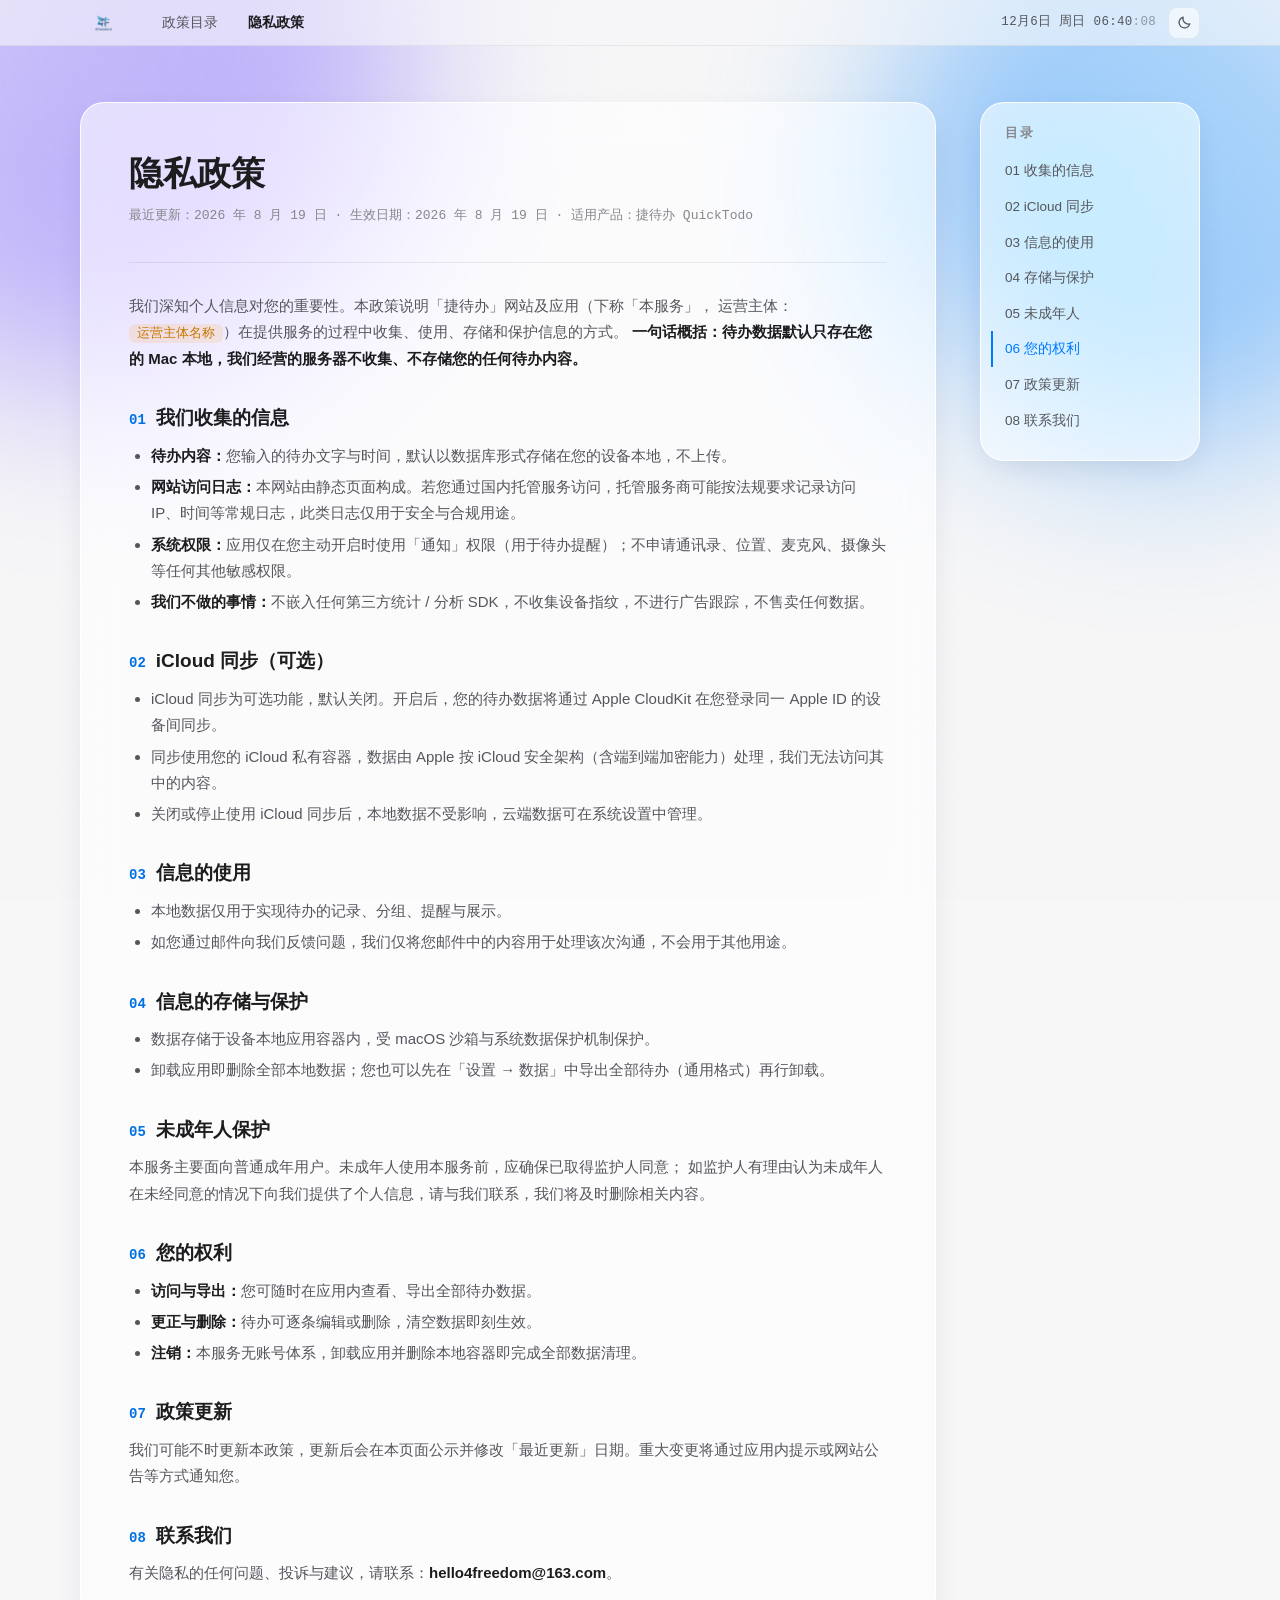
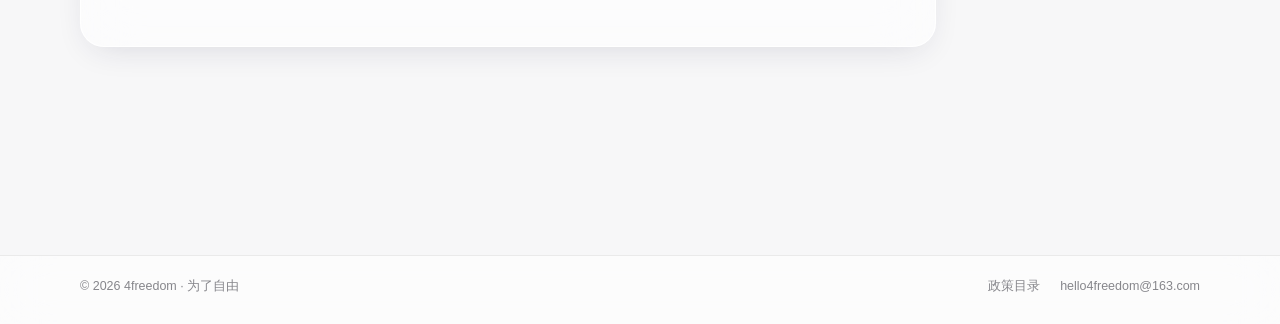
==== quicktodo/privacy.html @ 7335008e "新增：捷待办隐私政策页与政策目录首页" ====
<!DOCTYPE html>
<html lang="zh-CN">
<head>
  <meta charset="UTF-8">
  <meta name="viewport" content="width=device-width, initial-scale=1.0">
  <title>隐私政策 · 捷待办 QuickTodo</title>
  <meta name="description" content="捷待办 QuickTodo 官网及软件产品隐私政策：我们如何收集、使用和保护你的数据。">
  <link rel="icon" type="image/png" sizes="32x32" href="../assets/img/favicon-32.png">
  <link rel="icon" type="image/png" sizes="16x16" href="../assets/img/favicon-16.png">
  <link rel="apple-touch-icon" sizes="180x180" href="../assets/img/apple-touch-icon.png">
  <meta name="theme-color" content="#f7f7f8">
  <link rel="canonical" href="https://kubmanong.github.io/privacy-policy/quicktodo/privacy.html">
  <meta property="og:site_name" content="4freedom · 为了自由">
  <meta property="og:type" content="website">
  <meta property="og:url" content="https://kubmanong.github.io/privacy-policy/quicktodo/privacy.html">
  <meta property="og:title" content="隐私政策 · 捷待办 QuickTodo">
  <meta property="og:description" content="捷待办 QuickTodo 官网及软件产品隐私政策：我们如何收集、使用和保护你的数据。">
  <meta property="og:locale" content="zh_CN">
  <!-- 首帧主题引导：在样式表渲染前设置 data-theme，避免夜间或手动暗色用户先看到浅色闪烁。
       判定规则与 main.js 保持一致（时间自动 / 手动锁定 / ?theme= 预览）；无 JS 时保持默认浅色 -->
  <script>
    (function () {
      "use strict";
      try {
        var v = localStorage.getItem("qt-theme");
        var mode = (v === "auto" || v === "light" || v === "dark") ? v : "auto";
        var h = new Date().getHours();
        var theme = mode === "auto" ? (h >= 6 && h < 18 ? "light" : "dark") : mode;
        var q = location.search.match(/[?&]theme=(dark|light)/);
        if (q) theme = q[1];
        document.documentElement.setAttribute("data-theme", theme);
        var mc = document.querySelector('meta[name="theme-color"]');
        if (mc) mc.setAttribute("content", theme === "dark" ? "#161618" : "#f7f7f8");
      } catch (e) { /* localStorage 不可用：保持默认浅色 */ }
    })();
  </script>
  <link rel="stylesheet" href="../assets/fonts/smiley-sans.css">
  <link rel="stylesheet" href="../assets/css/style.css">
</head>
<body>

  <div class="wallpaper" aria-hidden="true">
    <div class="blob blob-1"></div>
    <div class="blob blob-2"></div>
  </div>

  <header class="menubar">
    <div class="container menubar-inner">
      <a class="brand" href="../index.html" aria-label="4freedom 隐私政策目录">
        <img class="brand-logo-png" src="../assets/img/logo.png" alt="4freedom" width="400" height="223">
      </a>
      <nav class="nav" aria-label="主导航">
        <a href="../index.html">政策目录</a>
        <a href="privacy.html" aria-current="page">隐私政策</a>
      </nav>
      <div class="menubar-right">
        <span class="menubar-clock" data-clock aria-hidden="true"></span>
        <button class="icon-btn" data-theme-toggle aria-label="切换明暗主题"></button>
        <button class="icon-btn menu-toggle" aria-label="打开菜单" aria-expanded="false">
          <svg width="15" height="15" viewBox="0 0 24 24" fill="none" stroke="currentColor" stroke-width="2" stroke-linecap="round"><path d="M4 7h16M4 12h16M4 17h16"/></svg>
        </button>
      </div>
    </div>
  </header>

  <nav class="mobile-nav" aria-label="移动端导航">
    <a href="../index.html">政策目录</a>
    <a href="privacy.html">隐私政策</a>
  </nav>

  <main class="section" style="padding-top:calc(var(--menubar-h) + 56px)">
    <div class="container doc-layout">
      <article class="glass doc">
        <div class="doc-head">
          <h1>隐私政策</h1>
          <p class="doc-meta">最近更新：2026 年 8 月 19 日 · 生效日期：2026 年 8 月 19 日 · 适用产品：捷待办 QuickTodo</p>
        </div>

        <p>
          我们深知个人信息对您的重要性。本政策说明「捷待办」网站及应用（下称「本服务」，
          运营主体：<span class="placeholder">运营主体名称</span>）在提供服务的过程中收集、使用、存储和保护信息的方式。
          <strong>一句话概括：待办数据默认只存在您的 Mac 本地，我们经营的服务器不收集、不存储您的任何待办内容。</strong>
        </p>

        <h2 id="p1"><span class="sec-no">01</span>我们收集的信息</h2>
        <ul>
          <li><strong>待办内容：</strong>您输入的待办文字与时间，默认以数据库形式存储在您的设备本地，不上传。</li>
          <li><strong>网站访问日志：</strong>本网站由静态页面构成。若您通过国内托管服务访问，托管服务商可能按法规要求记录访问 IP、时间等常规日志，此类日志仅用于安全与合规用途。</li>
          <li><strong>系统权限：</strong>应用仅在您主动开启时使用「通知」权限（用于待办提醒）；不申请通讯录、位置、麦克风、摄像头等任何其他敏感权限。</li>
          <li><strong>我们不做的事情：</strong>不嵌入任何第三方统计 / 分析 SDK，不收集设备指纹，不进行广告跟踪，不售卖任何数据。</li>
        </ul>

        <h2 id="p2"><span class="sec-no">02</span>iCloud 同步（可选）</h2>
        <ul>
          <li>iCloud 同步为可选功能，默认关闭。开启后，您的待办数据将通过 Apple CloudKit 在您登录同一 Apple ID 的设备间同步。</li>
          <li>同步使用您的 iCloud 私有容器，数据由 Apple 按 iCloud 安全架构（含端到端加密能力）处理，我们无法访问其中的内容。</li>
          <li>关闭或停止使用 iCloud 同步后，本地数据不受影响，云端数据可在系统设置中管理。</li>
        </ul>

        <h2 id="p3"><span class="sec-no">03</span>信息的使用</h2>
        <ul>
          <li>本地数据仅用于实现待办的记录、分组、提醒与展示。</li>
          <li>如您通过邮件向我们反馈问题，我们仅将您邮件中的内容用于处理该次沟通，不会用于其他用途。</li>
        </ul>

        <h2 id="p4"><span class="sec-no">04</span>信息的存储与保护</h2>
        <ul>
          <li>数据存储于设备本地应用容器内，受 macOS 沙箱与系统数据保护机制保护。</li>
          <li>卸载应用即删除全部本地数据；您也可以先在「设置 → 数据」中导出全部待办（通用格式）再行卸载。</li>
        </ul>

        <h2 id="p5"><span class="sec-no">05</span>未成年人保护</h2>
        <p>
          本服务主要面向普通成年用户。未成年人使用本服务前，应确保已取得监护人同意；
          如监护人有理由认为未成年人在未经同意的情况下向我们提供了个人信息，请与我们联系，我们将及时删除相关内容。
        </p>

        <h2 id="p6"><span class="sec-no">06</span>您的权利</h2>
        <ul>
          <li><strong>访问与导出：</strong>您可随时在应用内查看、导出全部待办数据。</li>
          <li><strong>更正与删除：</strong>待办可逐条编辑或删除，清空数据即刻生效。</li>
          <li><strong>注销：</strong>本服务无账号体系，卸载应用并删除本地容器即完成全部数据清理。</li>
        </ul>

        <h2 id="p7"><span class="sec-no">07</span>政策更新</h2>
        <p>
          我们可能不时更新本政策，更新后会在本页面公示并修改「最近更新」日期。重大变更将通过应用内提示或网站公告等方式通知您。
        </p>

        <h2 id="p8"><span class="sec-no">08</span>联系我们</h2>
        <p>
          有关隐私的任何问题、投诉与建议，请联系：<strong>hello4freedom@163.com</strong>。
        </p>
      </article>

      <aside class="glass doc-toc" aria-label="目录">
        <h4>目录</h4>
        <a href="#p1">01 收集的信息</a>
        <a href="#p2">02 iCloud 同步</a>
        <a href="#p3">03 信息的使用</a>
        <a href="#p4">04 存储与保护</a>
        <a href="#p5">05 未成年人</a>
        <a href="#p6">06 您的权利</a>
        <a href="#p7">07 政策更新</a>
        <a href="#p8">08 联系我们</a>
      </aside>
    </div>
  </main>

  <footer class="footer" style="margin-top:80px">
    <div class="container">
      <div class="footer-bottom" style="border-top:none">
        <span>© 2026 4freedom · 为了自由</span>
        <div class="icp-links">
          <a href="../index.html">政策目录</a>
          <a href="mailto:hello4freedom@163.com">hello4freedom@163.com</a>
        </div>
      </div>
    </div>
  </footer>

  <script src="../assets/js/main.js"></script>
</body>
</html>
---- assets/fonts/smiley-sans.css ----
@font-face {font-family: 'Smiley Sans Oblique';src: local('Smiley Sans Oblique'), url('L1_4e00_192.woff2');unicode-range: U+4E00-4E02,U+4E03,U+4E07-4E0C,U+4E0D-4E0F,U+4E10-4E12,U+4E13-4E15,U+4E16,U+4E18-4E1E,U+4E1F,U+4E22,U+4E24-4E28,U+4E2A-4E2C,U+4E2D,U+4E30,U+4E32,U+4E34,U+4E38-4E3C,U+4E3D-4E3F,U+4E43,U+4E45,U+4E48-4E4A,U+4E4B-4E51,U+4E52-4E55,U+4E56,U+4E58-4E5A,U+4E5D-4E62,U+4E66,U+4E70-4E72,U+4E73,U+4E7E,U+4E82,U+4E86,U+4E88-4E8A,U+4E8B-4E8D,U+4E8E-4E90,U+4E91-4E93,U+4E94-4E96,U+4E9A-4E9C,U+4E9E,U+4EA1-4EA3,U+4EA4-4EA8,U+4EA9,U+4EAB-4EAF,U+4EB2,U+4EBA,U+4EBF-4EC2,U+4EC5-4EC8,U+4ECA-4ECC,U+4ECD-4ECF,U+4ED1,U+4ED3-4ED5,U+4ED6-4EDA,U+4EE3-4EE6,U+4EEA,U+4EEC,U+4EF0,U+4EF2,U+4EF6-4EF8,U+4EFB,U+4EFD,U+4EFF,U+4F01,U+4F0A,U+4F0D,U+4F0F-4F12,U+4F17-4F1B,U+4F1E-4F21,U+4F24,U+4F26,U+4F2A,U+4F2F-4F31,U+4F34,U+4F36,U+4F38,U+4F3A,U+4F3C,U+4F43,U+4F46,U+4F4D-4F52,U+4F53,U+4F55,U+4F59,U+4F5B-4F5D,U+4F60,U+4F63,U+4F69,U+4F73,U+4F7F,U+4F84,U+4F86,U+4F88,U+4F8B,U+4F8D,U+4F96,U+4F9B,U+4F9D,U+4FA0,U+4FA3,U+4FA5-4FA9,U+4FAE-4FB0,U+4FB5-4FB7,U+4FBF,U+4FC3-4FC5,U+4FCA,U+4FCF-4FD1,U+4FD7-4FD9,U+4FDD,U+4FE0-4FE2,U+4FE9;font-display: swap;}
@font-face {font-family: 'Smiley Sans Oblique';src: local('Smiley Sans Oblique'), url('L1_4fea_192.woff2');unicode-range: U+4FEA,U+4FED-4FF0,U+4FF1,U+4FFA,U+5006,U+5009,U+500B,U+500D,U+5011-5013,U+5014,U+5018-501B,U+501F,U+5021,U+5026,U+502B,U+503A,U+503C,U+503E,U+5047,U+5049,U+504E-5050,U+505A,U+505C,U+5065,U+5074-5078,U+507F,U+5085,U+508D,U+5091,U+5098-509A,U+50A8,U+50AC-50AE,U+50B2-50B4,U+50B5,U+50B7,U+50BB,U+50BE,U+50C5,U+50CF,U+50D1,U+50DA,U+50DE,U+50E5,U+50E7,U+50F5,U+50F9,U+50FB,U+5100,U+5104,U+5109,U+5112,U+511F,U+512A,U+5132,U+513F,U+5141,U+5143-5147,U+5148-514A,U+514B-514E,U+5151-5153,U+5154,U+515A,U+515C,U+5162,U+5165,U+5167-516A,U+516B-516E,U+5170-5172,U+5173-517A,U+517B-517E,U+5180,U+5185,U+5188-518B,U+518C-518E,U+5192,U+5197,U+5199,U+519B-519D,U+51A0,U+51A4-51A6,U+51AC,U+51AF-51B1,U+51B2-51B4,U+51B5-51B8,U+51BB,U+51C0,U+51C4,U+51C6,U+51C9,U+51CC-51CE,U+51CF,U+51D1,U+51DB-51DE,U+51E0-51E2,U+51E4,U+51ED,U+51EF-51F2,U+51F3,U+51F6,U+51F8-51FC,U+51FD,U+51FF-5202,U+5203,U+5206-5208,U+520A,U+5211-5213,U+5217-521C,U+521D,U+5220,U+5224-5226,U+5228-522C,U+522E,U+5230,U+5236-523C,U+5242-5244,U+5247,U+524A,U+524D,U+5251,U+5254,U+5256,U+525B,U+525D,U+5265,U+5267;font-display: swap;}
@font-face {font-family: 'Smiley Sans Oblique';src: local('Smiley Sans Oblique'), url('L1_5268_192.woff2');unicode-range: U+5268,U+5269-526B,U+526F,U+5272,U+5275,U+527F,U+5283,U+5287-528A,U+528D,U+5291,U+529B,U+529D-52A2,U+52A3,U+52A8-52AC,U+52B1-52B4,U+52BF,U+52C1,U+52C3,U+52C7,U+52C9,U+52CB,U+52D2,U+52D5,U+52D8-52DA,U+52DD-52E0,U+52E2,U+52E4,U+52F3,U+52F5,U+52F8,U+52FA-52FC,U+52FE-5301,U+5305-5307,U+5308,U+5315-5318,U+5319,U+5320,U+5323,U+532A,U+5339-533C,U+533E-5342,U+5343,U+5347-534B,U+534E-5350,U+5351-5358,U+535A,U+535C,U+5360-5363,U+5364,U+5366-5368,U+536B,U+536F-5372,U+5373-5376,U+5377-5379,U+537B,U+537F,U+5382,U+5385-5387,U+5389,U+538B-538D,U+5395,U+5398,U+539A,U+539F,U+53A2,U+53A6,U+53A8,U+53AD,U+53B2,U+53BB,U+53BF,U+53C1-53C4,U+53C8-53CE,U+53D1,U+53D4,U+53D6-53DA,U+53DB,U+53E0,U+53E2-53E7,U+53E8-53F1,U+53F2-53F4,U+53F6-53FA,U+53FC-53FE,U+5401,U+5403-5405,U+5406,U+5408-540B,U+540C-5412,U+5413,U+5415,U+5417,U+541B,U+541D-5421,U+5426-542A,U+542B-5430,U+5431,U+5433-5436,U+5438-543A,U+543B;font-display: swap;}
@font-face {font-family: 'Smiley Sans Oblique';src: local('Smiley Sans Oblique'), url('L1_543c_192.woff2');unicode-range: U+543C,U+543E,U+5440,U+5442,U+5446,U+5448,U+544A,U+5450,U+5455,U+5458,U+545B-545D,U+5462,U+5468,U+5473,U+5475,U+547B-547E,U+5484,U+548B-548D,U+548F-5491,U+5492,U+5495-5497,U+5499,U+54A7-54A9,U+54AA,U+54AC,U+54B1,U+54B3,U+54B8,U+54BD,U+54C0-54C2,U+54C4,U+54C6-54CA,U+54CD-54CF,U+54D1,U+54D7,U+54DF,U+54E1,U+54E5-54E7,U+54E8-54EB,U+54ED-54EF,U+54F2,U+54FA,U+54FC,U+5501,U+5506-5508,U+5509,U+5510,U+5520,U+5524,U+5527,U+552C,U+552E-5530,U+5531,U+553E,U+5543-5545,U+5546,U+554A,U+554F,U+5553,U+555E,U+5561,U+5564-5567,U+556A,U+5570,U+5578,U+557C,U+5582,U+5584,U+5587,U+5589-558B,U+5598,U+559A,U+559C-559E,U+55A7,U+55AA,U+55AC,U+55AE,U+55B2-55B4,U+55B7,U+55BB,U+55C5-55C7,U+55CE,U+55D3,U+55DA,U+55DC,U+55E1,U+55E6,U+55FD,U+5600,U+5609,U+5614,U+5617,U+561B,U+5629,U+562F,U+5631-5633,U+5634,U+5636,U+5639,U+563B,U+563F,U+5668-566B,U+5674,U+5678,U+5687,U+568E,U+56A3,U+56A8,U+56B4,U+56B7,U+56BC,U+56C2,U+56CA,U+56D1,U+56DA-56DC,U+56DE,U+56E0,U+56E2,U+56E4,U+56EA,U+56ED,U+56F0-56F2,U+56F4,U+56FA,U+56FD-56FF,U+5703,U+5706,U+5708,U+570B,U+570D,U+5712-5714,U+5716,U+5718,U+571F,U+5723,U+5728,U+5730,U+573A,U+573E,U+5740,U+5747,U+574A,U+574E-5752,U+5757,U+575A-575C,U+575D,U+575F-5762,U+5764,U+5766,U+576A,U+576F,U+5777,U+5782-5784;font-display: swap;}
@font-face {font-family: 'Smiley Sans Oblique';src: local('Smiley Sans Oblique'), url('L1_5784_192.woff2');unicode-range: U+5784,U+578B,U+5792,U+579B,U+57A2,U+57A6,U+57AB,U+57AE,U+57C2-57C4,U+57CB,U+57CE,U+57DF-57E1,U+57F7,U+57F9-57FB,U+5802,U+5805-5807,U+5815,U+5821,U+5824,U+582A,U+582F-5832,U+5834-5836,U+583F,U+584A,U+584C,U+5851,U+5854,U+5857-5859,U+585E,U+586B,U+5875,U+5883,U+5885,U+588A,U+5893,U+5899,U+589C,U+589E-58A0,U+58A8-58AA,U+58AE,U+58B3,U+58BE,U+58C1,U+58C7,U+58D3,U+58D8,U+58DE-58E0,U+58E4,U+58E9,U+58EB-58ED,U+58EE-58F1,U+58F3,U+58F6,U+58F9-58FB,U+58FD,U+5904,U+5907,U+590D,U+590F,U+5915-5917,U+591A,U+591C,U+591F-5921,U+5922,U+5925,U+5927,U+5929-592C,U+592D-5930,U+5931,U+5934,U+5937-593B,U+593E,U+5947-594A,U+594B,U+594F,U+5951,U+5954,U+5956-5958,U+5960,U+5962,U+5965,U+5967,U+596A,U+596E,U+5973-5975,U+5976,U+5978-597A,U+597D,U+5982-5985,U+5986-5989,U+5992-5994,U+5996,U+5999,U+599D,U+59A5,U+59A8,U+59AE,U+59B3,U+59B9,U+59BB,U+59C6,U+59CA-59CC,U+59D0-59D2,U+59D3-59D5,U+59DA,U+59DC,U+59E5,U+59E8,U+59FB,U+59FF,U+5A01,U+5A03-5A05,U+5A07,U+5A18,U+5A1B-5A1D,U+5A1F,U+5A25,U+5A31,U+5A36,U+5A41,U+5A46,U+5A49,U+5A5A,U+5A66,U+5A6A,U+5A74,U+5A76,U+5A7F,U+5A92,U+5A9A,U+5AB3,U+5ABD,U+5AC1-5AC3,U+5AC9,U+5ACC,U+5AE9,U+5B0C,U+5B30,U+5B38,U+5B50,U+5B54-5B56,U+5B57-5B5A,U+5B5D,U+5B5F,U+5B63-5B65,U+5B66,U+5B69,U+5B6B;font-display: swap;}
@font-face {font-family: 'Smiley Sans Oblique';src: local('Smiley Sans Oblique'), url('L1_5b6c_192.woff2');unicode-range: U+5B6C,U+5B75,U+5B78,U+5B7D,U+5B81,U+5B83,U+5B85,U+5B87-5B8A,U+5B8B-5B8D,U+5B8F,U+5B97-5B9F,U+5BA0-5BA5,U+5BA6,U+5BAA-5BAC,U+5BAE,U+5BB0,U+5BB3-5BB7,U+5BB9,U+5BBD-5BC0,U+5BC2,U+5BC4-5BC8,U+5BCC,U+5BD2-5BD4,U+5BDD-5BE0,U+5BE1-5BE3,U+5BE5-5BE7,U+5BE8-5BEA,U+5BEB-5BED,U+5BF5-5BF7,U+5BF8-5BFD,U+5BFF,U+5C01,U+5C04,U+5C06-5C0C,U+5C0D-5C10,U+5C11,U+5C14,U+5C16,U+5C18,U+5C1A,U+5C1D,U+5C24,U+5C27,U+5C2C,U+5C31,U+5C34,U+5C38,U+5C3A,U+5C3C-5C43,U+5C45-5C47,U+5C48-5C4C,U+5C4D-5C50,U+5C51,U+5C55,U+5C5C,U+5C5E,U+5C60-5C63,U+5C64-5C66,U+5C6C,U+5C6F,U+5C71,U+5C79,U+5C7F,U+5C81-5C83,U+5C94,U+5C96-5C98,U+5C9B,U+5CA1,U+5CA9,U+5CAD,U+5CB3,U+5CB8,U+5CE1,U+5CE6,U+5CE8,U+5CED,U+5CF0,U+5CF6,U+5CFB,U+5CFD,U+5D07,U+5D0E,U+5D14,U+5D16-5D18,U+5D1B,U+5D29,U+5D2D,U+5D4C,U+5D84,U+5DBA,U+5DBC-5DBE,U+5DC5,U+5DCD,U+5DD2,U+5DDD-5DDF,U+5DE1-5DE3,U+5DE5-5DEA,U+5DEB,U+5DEE,U+5DF1-5DF5,U+5DF7,U+5DFE,U+5E01-5E04,U+5E05-5E07,U+5E08,U+5E0C,U+5E10,U+5E15-5E17,U+5E18,U+5E1A,U+5E1C-5E1E,U+5E25-5E27,U+5E2B,U+5E2D-5E2F,U+5E33,U+5E36;font-display: swap;}
@font-face {font-family: 'Smiley Sans Oblique';src: local('Smiley Sans Oblique'), url('L1_5e37_192.woff2');unicode-range: U+5E37-5E39,U+5E3D,U+5E45,U+5E4C,U+5E55,U+5E5F,U+5E62-5E64,U+5E6B,U+5E72-5E75,U+5E76,U+5E78-5E7A,U+5E7B-5E80,U+5E84,U+5E86-5E88,U+5E8A,U+5E8F-5E91,U+5E93-5E96,U+5E97,U+5E99-5E9B,U+5E9C,U+5E9E-5EA0,U+5EA6-5EA8,U+5EAB,U+5EAD,U+5EB5-5EB9,U+5EC1-5EC3,U+5EC8-5ECB,U+5ED3,U+5EDA,U+5EDF-5EE1,U+5EE2-5EE4,U+5EEC,U+5EF3,U+5EF6-5EF8,U+5EFA,U+5F00,U+5F02-5F05,U+5F0A,U+5F0F,U+5F13,U+5F15,U+5F17-5F19,U+5F1B,U+5F1F-5F21,U+5F25-5F28,U+5F2F,U+5F31,U+5F35,U+5F37,U+5F39-5F3B,U+5F48,U+5F4C,U+5F4E,U+5F52-5F54,U+5F55,U+5F59,U+5F62,U+5F64,U+5F69-5F6B,U+5F6C-5F6E,U+5F70-5F72,U+5F79,U+5F7B-5F7D,U+5F80-5F82,U+5F84-5F86,U+5F88,U+5F8A-5F8D,U+5F90-5F93,U+5F97-5F9A,U+5F9E,U+5FA1,U+5FAA,U+5FAE,U+5FB7,U+5FB9,U+5FBD,U+5FC3,U+5FC5-5FC7,U+5FCC-5FCE,U+5FD7-5FDA,U+5FE0,U+5FE7,U+5FEB,U+5FF1,U+5FF5,U+5FFD,U+5FFF-6002,U+600E,U+6012,U+6014-6017,U+601C-601E,U+6020-6022,U+6025,U+6027-6029,U+602A,U+602F,U+603B,U+6043,U+604B,U+604D,U+6050,U+6052,U+6055,U+6062,U+6064-6066,U+6068-606A,U+606C-606E,U+606F-6071,U+6073,U+6076,U+607C,U+6084-6086,U+6089,U+608D,U+6094,U+6096,U+609F-60A1,U+60A3,U+60A6,U+60A8,U+60AC,U+60AF,U+60B2,U+60B4,U+60B6,U+60BC,U+60C5,U+60CA-60CC,U+60D1;font-display: swap;}
@font-face {font-family: 'Smiley Sans Oblique';src: local('Smiley Sans Oblique'), url('L1_60d2_192.woff2');unicode-range: U+60D2,U+60D5,U+60DC,U+60DF-60E2,U+60E6-60EA,U+60EB,U+60ED,U+60EF-60F2,U+60F3,U+60F6,U+60F9,U+6101,U+6108-610A,U+610F,U+6115,U+611A-611C,U+611F,U+6123-6125,U+6127,U+613F,U+6148,U+614B-614D,U+614E,U+6155,U+6158,U+615A,U+6162-6164,U+6167-6169,U+616E,U+6170,U+6176-6178,U+6182,U+618A-618C,U+618E,U+6190-6192,U+6194,U+61A4,U+61A8,U+61AB,U+61B2,U+61B6,U+61BE,U+61C2,U+61C7-61CB,U+61D2,U+61E6,U+61F2,U+61F6-61F9,U+61FC,U+6200,U+6208,U+620A,U+620C,U+620E-6213,U+6216,U+6218,U+621A,U+622A,U+6230,U+6232-6235,U+6236-6238,U+623F-6242,U+6247,U+624B,U+624D-624F,U+6251-6255,U+6258,U+625B,U+6263,U+6267,U+6269,U+626B-6271,U+6273,U+6276,U+6279,U+627C,U+627E-6281,U+6284,U+628A,U+6291-6294,U+6295-6299,U+629A-629C,U+62A0-62A3,U+62A4-62A6,U+62AB-62AD,U+62B1,U+62B5,U+62B9,U+62BC-62BE,U+62C2,U+62C4-62C8,U+62C9,U+62CC-62CF,U+62D0,U+62D2-62D5,U+62D6-62DA,U+62DB-62DD,U+62DF,U+62E2-62E4,U+62E5-62EA,U+62EC-62EE,U+62EF,U+62F1,U+62F3-62F5,U+62F7,U+62FC-6300,U+6301-6303,U+6307,U+6309,U+630E,U+6311,U+6316,U+631A,U+631F-6322,U+6323-6326;font-display: swap;}
@font-face {font-family: 'Smiley Sans Oblique';src: local('Smiley Sans Oblique'), url('L1_6326_192.woff2');unicode-range: U+6326,U+6328,U+632A-632C,U+632F,U+633A,U+633D-633F,U+6342,U+6345-6347,U+6349,U+634C-6351,U+6355,U+635E-6360,U+6361-6364,U+6367,U+636E,U+6376-6378,U+637A-637C,U+6380,U+6382-6385,U+6388-638A,U+638C,U+638F-6391,U+6392,U+6398-639A,U+63A0,U+63A2,U+63A5,U+63A7-63AB,U+63B0,U+63B7,U+63BA,U+63C0,U+63C9,U+63CD,U+63CF-63D1,U+63D2,U+63DA-63DC,U+63E1,U+63E3,U+63E9-63EB,U+63ED-63EF,U+63F4,U+63FD,U+6400-6403,U+6405,U+640D,U+640F,U+6413-6415,U+6416-6418,U+641C,U+641E,U+642C-642E,U+6436,U+643A,U+6444,U+6446-6448,U+644A,U+6454,U+6458,U+645F,U+6467,U+6469,U+646F,U+6473,U+6478-647A,U+647B,U+6487-6489,U+6490-6494,U+6495,U+649A,U+649E,U+64A4-64A6,U+64A9,U+64AB-64AF,U+64B0,U+64B2,U+64B5,U+64BC,U+64BF,U+64C1-64C3,U+64C5,U+64C7,U+64CA-64CC,U+64CD-64CF,U+64D2,U+64D4,U+64DA,U+64E0-64E2,U+64E6,U+64EC,U+64F0-64F3,U+64F4,U+64FA,U+64FE,U+6500,U+6506,U+650F,U+6514,U+6519,U+651C-651E,U+6524,U+652A,U+652C,U+652F,U+6536,U+6539,U+653B,U+653E-6540,U+6545,U+6548,U+654C,U+654F,U+6551,U+6557-655A,U+655B,U+655E,U+6562-6564,U+6566,U+656C,U+6570,U+6572,U+6574-6576,U+6577-6579,U+6582-6584,U+6587,U+658B-658D,U+6591,U+6597,U+6599,U+659C,U+659F,U+65A4-65A6,U+65A7,U+65A9,U+65AC-65AE,U+65AF-65B1;font-display: swap;}
@font-face {font-family: 'Smiley Sans Oblique';src: local('Smiley Sans Oblique'), url('L1_65b1_192.woff2');unicode-range: U+65B1,U+65B7,U+65B9,U+65BD,U+65C1,U+65C5,U+65CB,U+65CF,U+65D7,U+65E0,U+65E2,U+65E5-65EA,U+65EC-65EE,U+65F1,U+65F6-65F8,U+65FA,U+6602,U+6606,U+660C,U+660E-6610,U+6613-6615,U+661F-6621,U+6625,U+6627-6629,U+662D,U+662F,U+663C,U+663E,U+6642-6644,U+6649,U+664B-664D,U+6652-6654,U+6655,U+665A,U+665D,U+6666,U+6668,U+666E-6671,U+6674,U+6676,U+667A,U+667E,U+6682,U+6687-6689,U+6691,U+6696-6698,U+66A2,U+66AB,U+66AE,U+66B4,U+66C6,U+66C9,U+66D9,U+66DD,U+66E0,U+66EC,U+66F0,U+66F2,U+66F4,U+66F8-66FA,U+66FC,U+66FE-6701,U+6703,U+6708-670A,U+670B,U+670D,U+6717,U+671B,U+671D,U+671F,U+6726,U+6728,U+672A-672D,U+672F,U+6731,U+6734-6736,U+673A,U+673D,U+6740,U+6742-6744,U+6746,U+6749,U+674E-6752,U+6756,U+675C,U+675F-6762,U+6765,U+6768,U+676D,U+676F-6772,U+677E-6780,U+6781,U+6784,U+6789,U+6790,U+6795,U+6797,U+679A,U+679C-679E,U+67A2-67A4,U+67AA-67AC,U+67AF,U+67B6,U+67C4,U+67CF-67D5,U+67DC,U+67E0,U+67E5,U+67EC,U+67F1,U+67F3-67F6,U+67FF,U+6805,U+6807-6809,U+680B,U+680F,U+6811,U+6813,U+6816-6818,U+6821,U+682A,U+6837-683A,U+683C-683E,U+6842-6844,U+6846,U+6848,U+684C,U+6850-6852,U+6854,U+6863,U+6865-6867,U+6868-686A,U+6876,U+6881,U+6885-6887,U+6897,U+689D,U+68A2,U+68A6-68A8;font-display: swap;}
@font-face {font-family: 'Smiley Sans Oblique';src: local('Smiley Sans Oblique'), url('L1_68a8_192.woff2');unicode-range: U+68A8,U+68AD,U+68AF-68B1,U+68B3,U+68C0,U+68C4,U+68C9,U+68CB,U+68CD,U+68D2,U+68D5,U+68D7-68D9,U+68DA,U+68DF-68E1,U+68E7,U+68EE,U+68F1-68F3,U+68F5,U+68FA,U+6905,U+690D-690F,U+6912,U+692D,U+6930,U+693F,U+694A,U+6953,U+695A,U+696D,U+6975,U+6977,U+697C,U+6982,U+6984,U+6986,U+6994-6996,U+699C,U+69A8,U+69AE,U+69B4,U+69CB,U+69CD,U+69D0,U+69DB,U+69F3,U+69FD,U+6A01-6A03,U+6A13,U+6A19,U+6A1E-6A20,U+6A21,U+6A23,U+6A2A,U+6A31,U+6A38-6A3A,U+6A44,U+6A4B,U+6A58-6A5A,U+6A5F,U+6A61-6A63,U+6A6B,U+6A71,U+6A80,U+6A90,U+6A94,U+6AA2,U+6AAC,U+6AB8,U+6ABB,U+6AC3,U+6AE5,U+6AFB,U+6B04,U+6B0A,U+6B20-6B24,U+6B27,U+6B32,U+6B3A,U+6B3D-6B3F,U+6B47,U+6B49,U+6B4C,U+6B4E,U+6B50,U+6B61-6B68,U+6B6A,U+6B72,U+6B78-6B7A,U+6B7B-6B7D,U+6B83,U+6B89-6B8C,U+6B96,U+6B98,U+6BB2,U+6BB4-6BB6,U+6BB7,U+6BBA,U+6BBC,U+6BBF-6BC2,U+6BC5-6BC7,U+6BCD,U+6BCF,U+6BD2,U+6BD4-6BD6,U+6BD9,U+6BDB,U+6BE1,U+6BEB,U+6BEF,U+6C08,U+6C0F,U+6C11,U+6C13-6C15,U+6C1B,U+6C22-6C24,U+6C27-6C29,U+6C2B,U+6C2E-6C30,U+6C34,U+6C38,U+6C41-6C43,U+6C47,U+6C49,U+6C57,U+6C59,U+6C5B,U+6C5D-6C62,U+6C64,U+6C6A,U+6C70,U+6C79-6C7B,U+6C7D,U+6C81,U+6C83,U+6C88-6C8A,U+6C90,U+6C92,U+6C96,U+6C99,U+6C9B,U+6C9F,U+6CA1,U+6CA5-6CA8,U+6CAA-6CAC,U+6CAE,U+6CB3,U+6CB8-6CBA;font-display: swap;}
@font-face {font-family: 'Smiley Sans Oblique';src: local('Smiley Sans Oblique'), url('L1_6cba_192.woff2');unicode-range: U+6CBA,U+6CBB-6CC0,U+6CC1,U+6CC4,U+6CC9-6CCB,U+6CCC,U+6CD5,U+6CDB,U+6CDE,U+6CE1-6CE4,U+6CE5,U+6CE8,U+6CEA,U+6CF0,U+6CF3,U+6CF5,U+6CFB-6CFE,U+6D01,U+6D0B,U+6D12,U+6D17,U+6D1B,U+6D1E,U+6D25,U+6D2A,U+6D32,U+6D36,U+6D3B-6D3F,U+6D41,U+6D45-6D48,U+6D4A-6D4C,U+6D4E-6D50,U+6D51,U+6D53,U+6D59,U+6D66,U+6D69-6D6B,U+6D6E,U+6D74,U+6D77-6D79,U+6D82,U+6D88-6D8A,U+6D8C,U+6D95,U+6D9B,U+6D9D,U+6DA1,U+6DA3-6DA5,U+6DA6-6DAA,U+6DAE-6DB0,U+6DB2,U+6DB5,U+6DBC,U+6DC0,U+6DC6,U+6DCB-6DCD,U+6DD1-6DD3,U+6DD8,U+6DDA,U+6DE1,U+6DE4,U+6DE8-6DEC,U+6DEE,U+6DF1,U+6DF3,U+6DF5,U+6DF7,U+6DF9-6DFC,U+6E05,U+6E0A,U+6E10,U+6E14,U+6E17,U+6E19,U+6E1B,U+6E1D,U+6E20-6E22,U+6E23-6E25,U+6E26,U+6E29,U+6E2C,U+6E2F,U+6E32,U+6E34,U+6E38,U+6E3A,U+6E3E,U+6E43,U+6E4A,U+6E56,U+6E58,U+6E67,U+6E6F,U+6E7E-6E80,U+6E83,U+6E85,U+6E89,U+6E90,U+6E9C-6E9E,U+6EA2,U+6EAA-6EAC,U+6EAF,U+6EB6,U+6EBA,U+6EC4-6EC6,U+6EC7,U+6ECB-6ECD,U+6ED1,U+6ED4,U+6EDA,U+6EDE,U+6EE1,U+6EE4-6EE6,U+6EE8-6EEA,U+6EEC,U+6EEF,U+6EF2,U+6EF4,U+6EFE-6F00,U+6F01-6F03,U+6F06,U+6F0F,U+6F13-6F15,U+6F20,U+6F22,U+6F2B,U+6F31-6F33,U+6F38,U+6F3E-6F40,U+6F47,U+6F51,U+6F54,U+6F58,U+6F5B-6F5D,U+6F64,U+6F6D-6F6F,U+6F70,U+6F80,U+6F84,U+6F86-6F89,U+6F8E,U+6F97,U+6F9C,U+6FA1;font-display: swap;}
@font-face {font-family: 'Smiley Sans Oblique';src: local('Smiley Sans Oblique'), url('L1_6fa2_192.woff2');unicode-range: U+6FA2,U+6FA4,U+6FB1,U+6FB3,U+6FC0-6FC2,U+6FC3,U+6FD2,U+6FD5,U+6FD8,U+6FDF,U+6FE4,U+6FEB,U+6FF1,U+6FFA,U+6FFE,U+7009,U+7011,U+7015,U+701D,U+703E,U+704C,U+7051,U+7058,U+7063,U+706B,U+706D,U+706F-7071,U+7075-7077,U+7078,U+707C-7080,U+7089-708B,U+708E,U+7092,U+7095,U+70AB-70AF,U+70B8-70BA,U+70BC,U+70C1-70C3,U+70C8,U+70CF,U+70D8-70DA,U+70DB,U+70DF,U+70E4,U+70E6-70E8,U+70EB,U+70ED,U+70F9,U+7109-710B,U+7115,U+711A,U+7121,U+7126,U+7130,U+7136,U+7149,U+714C,U+714E,U+7159,U+715E,U+7164-7166,U+7167,U+7169,U+716E,U+717D,U+7184,U+718A,U+718F,U+7192,U+7194,U+7199,U+719F,U+71AC,U+71B1,U+71C3,U+71C8,U+71D2,U+71D5,U+71D9,U+71DF,U+71E5-71E7,U+71ED,U+7206,U+720D,U+7210,U+721B,U+722A,U+722C-722E,U+7231-7233,U+7235-723B,U+723D-723F,U+7246-7249,U+724C,U+7259,U+725B,U+7261-7263,U+7267,U+7269,U+7272,U+7275,U+7279-727B,U+727D,U+7280-7282,U+72A7,U+72AC,U+72AF,U+72B6,U+72B9,U+72C0,U+72C2,U+72C8,U+72D0,U+72D7,U+72DE,U+72E0-72E2,U+72EC-72EF,U+72F0-72F2,U+72F8-72FA,U+72FC-72FE,U+730E,U+7316,U+7319,U+731B-731D,U+7329-732D,U+732E,U+7334,U+7336,U+733E-7340,U+7344-7346,U+734E,U+7368,U+7370,U+7372,U+7375,U+7378,U+737B,U+7384,U+7387,U+7389,U+738B,U+7396,U+739B,U+73A9,U+73AB,U+73AF-73B1,U+73B2,U+73B7,U+73BB,U+73CA,U+73CD;font-display: swap;}
@font-face {font-family: 'Smiley Sans Oblique';src: local('Smiley Sans Oblique'), url('L1_73ce_192.woff2');unicode-range: U+73CE,U+73E0,U+73ED,U+73FE,U+7403,U+7405-7407,U+7409,U+7410,U+7422,U+7433-7435,U+743C,U+7459,U+745E-7460,U+7463,U+7469-746B,U+7470,U+7483,U+74A7,U+74B0,U+74CA,U+74DC,U+74E2-74E5,U+74E6,U+74F6-74F8,U+7518,U+751A,U+751C,U+751F,U+7523,U+7525,U+7528-752A,U+752B,U+752F-7534,U+7535,U+7537-7539,U+753B,U+7545,U+754C,U+754F,U+7554,U+7559,U+755C-755E,U+7562,U+7565,U+756A-756C,U+7570,U+7574,U+7576,U+7578,U+7586-7588,U+758A,U+758F,U+7591,U+7597,U+7599-759B,U+759F,U+75A4,U+75AB,U+75AE-75B0,U+75B2,U+75B9,U+75BC,U+75BE,U+75C5,U+75C7,U+75CA,U+75D2,U+75D5,U+75D8,U+75DB,U+75E2,U+75EA,U+75F0,U+75F4,U+75F9,U+760B,U+7613,U+761F,U+7621,U+7624,U+7626-7628,U+7629-762C,U+7638,U+763E,U+7642,U+764C,U+765F,U+7661-7664,U+766C,U+7671,U+7678,U+767B-767F,U+7682,U+7684,U+7686-7688,U+7693,U+7696,U+76AE,U+76B1,U+76BA,U+76BF,U+76C6,U+76C8,U+76CA,U+76CF-76D3,U+76D4,U+76D6-76D9,U+76DB-76DD,U+76DE-76E0,U+76E1,U+76E3-76E5,U+76E7,U+76EE-76F0,U+76F2,U+76F4,U+76F8-76FA,U+76FC,U+76FE,U+7701,U+7709,U+770B,U+771F-7721,U+7728,U+772F,U+7736-7738,U+773C,U+7740-7742,U+7750,U+775B-775D,U+7761,U+7763,U+7766,U+776B-776D,U+7779,U+7784-7786,U+778E,U+7792,U+779E,U+77A7,U+77A9-77AB,U+77AC-77AE,U+77B3,U+77BB,U+77D7,U+77DA-77DC,U+77E2-77E4;font-display: swap;}
@font-face {font-family: 'Smiley Sans Oblique';src: local('Smiley Sans Oblique'), url('L1_77e4_192.woff2');unicode-range: U+77E4,U+77E5,U+77E9,U+77EB,U+77ED-77F0,U+77F3,U+77FD-7800,U+7801-7803,U+780C-780E,U+7814,U+7816,U+781A,U+7830,U+7834,U+7838,U+783E,U+7840,U+7845,U+7855,U+785D,U+786B-786D,U+786E-7870,U+788C-788F,U+7891,U+7897-7899,U+789F,U+78A7,U+78A9,U+78B0-78B2,U+78B3,U+78BA,U+78BC,U+78BE,U+78C1,U+78C5,U+78CA,U+78D5,U+78DA,U+78E8,U+78F7,U+7901,U+790E,U+7919,U+7926,U+792B-792D,U+793A,U+793C,U+793E,U+7940,U+7948,U+7956,U+795D-7961,U+7965,U+7968,U+796D,U+7977-7979,U+797F-7982,U+7984-7986,U+798D,U+798F,U+79A6,U+79AE,U+79B1,U+79B9,U+79BB,U+79BD-79C2,U+79C3,U+79C6,U+79C9,U+79CB,U+79CD,U+79D1-79D3,U+79D8,U+79DF,U+79E4,U+79E6-79E8,U+79E9,U+79EF-79F1,U+79F8,U+79FB,U+79FD,U+7A00,U+7A05,U+7A08,U+7A0B,U+7A0D-7A0F,U+7A1A,U+7A20,U+7A2D-7A2F,U+7A31,U+7A33,U+7A3B-7A3E,U+7A3F,U+7A46,U+7A4D-7A4F,U+7A57,U+7A62,U+7A69,U+7A74,U+7A76-7A78,U+7A7A,U+7A7F,U+7A81,U+7A83-7A85,U+7A8D,U+7A91-7A93,U+7A96-7A99,U+7A9C-7A9E,U+7A9F,U+7AA5,U+7AA9-7AAB,U+7AAE-7AB0,U+7ABA,U+7ABF,U+7AC4-7AC6,U+7AC8,U+7ACA-7ACC,U+7AD6,U+7AD9,U+7ADE-7AE1,U+7AE3,U+7AE5,U+7AED,U+7AEF,U+7AF6,U+7AF9,U+7AFF,U+7B0B,U+7B11,U+7B14,U+7B19,U+7B1B,U+7B26,U+7B28,U+7B2C,U+7B3C,U+7B46,U+7B49,U+7B4B,U+7B4D,U+7B4F-7B53,U+7B54,U+7B56,U+7B5B,U+7B5D,U+7B77;font-display: swap;}
@font-face {font-family: 'Smiley Sans Oblique';src: local('Smiley Sans Oblique'), url('L1_7b78_192.woff2');unicode-range: U+7B78,U+7B79,U+7B7E,U+7B80,U+7B95,U+7B97,U+7BA1,U+7BA9,U+7BAB,U+7BAD,U+7BB1,U+7BC0,U+7BC4,U+7BC7,U+7BC9,U+7BD3,U+7BE1,U+7BE9,U+7BEE,U+7BF1,U+7BF7,U+7C07,U+7C0D,U+7C21,U+7C27,U+7C38,U+7C3D-7C40,U+7C43,U+7C4C-7C4E,U+7C60,U+7C6C,U+7C6E,U+7C72-7C74,U+7C7B,U+7C7D,U+7C89,U+7C92,U+7C97-7C99,U+7C9F,U+7CA4-7CA6,U+7CAA,U+7CAE,U+7CB1,U+7CB5,U+7CB9,U+7CBE,U+7CCA,U+7CD5-7CD7,U+7CD9,U+7CDE-7CE1,U+7CE7,U+7CEF,U+7CFB,U+7CFE,U+7D00,U+7D04-7D06,U+7D09-7D0C,U+7D0D,U+7D10,U+7D14,U+7D17,U+7D19-7D1C,U+7D20-7D23,U+7D27,U+7D2B,U+7D2E-7D31,U+7D33,U+7D39,U+7D42,U+7D44,U+7D46,U+7D50,U+7D55,U+7D5E,U+7D61-7D63,U+7D66,U+7D68,U+7D6E,U+7D71-7D73,U+7D79,U+7D81,U+7D93,U+7D9C,U+7DA0,U+7DA2,U+7DAD,U+7DB1-7DB3,U+7DB4,U+7DBB,U+7DBD,U+7DBF,U+7DCA,U+7DD2,U+7DDA,U+7DDD-7DDF,U+7DE0,U+7DE3,U+7DE8-7DEA,U+7DEC,U+7DEF,U+7DF4,U+7E1B,U+7E23,U+7E2B,U+7E2E,U+7E31,U+7E37,U+7E3D-7E3F,U+7E41,U+7E43,U+7E54,U+7E5E,U+7E61,U+7E69-7E6B,U+7E6D,U+7E73,U+7E79,U+7E7C,U+7E8C,U+7E8F,U+7E96,U+7E9C,U+7EA0,U+7EA2,U+7EA4,U+7EA6-7EA8,U+7EAA-7EAD,U+7EAF,U+7EB1-7EB4,U+7EB5,U+7EB7-7EBB,U+7EBD,U+7EBF,U+7EC3-7EC9,U+7ECA,U+7ECD-7ED0,U+7ED1-7ED4,U+7ED5,U+7ED8-7EDB,U+7EDC-7EE0,U+7EE2-7EE4,U+7EE7,U+7EE9-7EEB,U+7EED;font-display: swap;}
@font-face {font-family: 'Smiley Sans Oblique';src: local('Smiley Sans Oblique'), url('L1_7eee_192.woff2');unicode-range: U+7EEE,U+7EF0,U+7EF3-7EF6,U+7EF7-7EF9,U+7EFC-7EFE,U+7EFF-7F01,U+7F05-7F07,U+7F09,U+7F0E,U+7F13-7F17,U+7F18,U+7F1A,U+7F1D,U+7F20,U+7F24,U+7F29,U+7F2D,U+7F30,U+7F34,U+7F38,U+7F3A,U+7F50-7F52,U+7F55,U+7F57,U+7F5A,U+7F62,U+7F69-7F6B,U+7F6E,U+7F70,U+7F72,U+7F75,U+7F77,U+7F85,U+7F8A,U+7F8E,U+7F94,U+7F9A,U+7F9E,U+7FA1,U+7FA4,U+7FA8-7FAA,U+7FB9,U+7FBD,U+7FC1,U+7FC5,U+7FD2,U+7FD4,U+7FD8,U+7FE0,U+7FE9,U+7FF0,U+7FF9,U+7FFB-7FFD,U+8000-8002,U+8003,U+8005,U+800C-800E,U+8010,U+8015,U+8017-801A,U+8033,U+8038,U+803B,U+803D,U+803F,U+8042,U+8046,U+804A-804D,U+8054,U+8056,U+8058,U+805A,U+805E,U+806A,U+806F-8071,U+8072-8074,U+8076-8078,U+807D-807F,U+8083,U+8085-8088,U+8089,U+808B-808D,U+8096,U+8098,U+809A-809C,U+809D,U+80A0-80A3,U+80A4-80A6,U+80A9-80AB,U+80AE-80B0,U+80B2,U+80B4,U+80BA,U+80BE-80C2,U+80C3,U+80C6,U+80CC,U+80CE,U+80D6,U+80DA,U+80DC,U+80DE,U+80E1,U+80E7,U+80F0,U+80F3,U+80F6,U+80F8,U+80FD,U+8102,U+8105-8107,U+8108-810B,U+810F-8112,U+8113,U+8116,U+811A,U+812B,U+812F,U+8131,U+8138-813A,U+813E,U+814A-814C,U+814E,U+8150,U+8154-8156,U+8165-8167,U+816B,U+816E,U+8170,U+8173,U+8178-817C,U+817E-8181,U+818A,U+818F,U+819A-819E,U+81A0,U+81A8-81AA,U+81BD,U+81BF-81C1;font-display: swap;}
@font-face {font-family: 'Smiley Sans Oblique';src: local('Smiley Sans Oblique'), url('L1_81c1_192.woff2');unicode-range: U+81C1,U+81C2,U+81C9-81CB,U+81CD,U+81D8,U+81E3,U+81E5,U+81E8,U+81EA,U+81ED,U+81F3-81F5,U+81FC,U+8200,U+8205-820B,U+820C-820E,U+8212,U+8214,U+821E-8220,U+822A,U+822C,U+8230-8232,U+8235-8237,U+8239,U+8247,U+8258-825A,U+8266,U+826F-8274,U+827A,U+827E,U+8282,U+828B,U+8292,U+8299,U+829C-829E,U+82A5-82A7,U+82AC-82AE,U+82AF,U+82B1,U+82B3,U+82B9,U+82BD,U+82C7,U+82CD,U+82CF,U+82D1,U+82D4,U+82D7,U+82DB,U+82DE-82E0,U+82E5-82E7,U+82F1,U+82F9,U+8301-8306,U+8309,U+830E,U+8327,U+832B-832D,U+8332,U+8335-8337,U+8338,U+8346,U+8349-834B,U+8350,U+8352,U+8354,U+8361,U+8363-8365,U+8367,U+836B,U+836F,U+8377,U+8389-838B,U+8396,U+83AB,U+83B1-83B3,U+83B7,U+83B9-83BB,U+83BD,U+83C7,U+83CA,U+83CC,U+83DC,U+83E0,U+83E9,U+83EF,U+83F1-83F3,U+8404,U+840A,U+840C-840F,U+841D,U+8424-8426,U+8427-8429,U+842C,U+843D,U+8449,U+8457,U+845B,U+8461,U+8463,U+8466,U+846B-846D,U+8471,U+8475,U+8477,U+8482,U+848B,U+8499,U+849C,U+84B2,U+84B8,U+84BC,U+84C4,U+84C9,U+84CB,U+84DD,U+84EC,U+84EE,U+8511,U+8513-8515,U+8517,U+851A,U+8521,U+8523,U+8525,U+852C-852E,U+853C-853E,U+8549-854B,U+8569-856B,U+856D,U+8574,U+857E,U+8584,U+8587,U+859B,U+85A6,U+85A9-85AB,U+85AF,U+85C9,U+85CD,U+85CF-85D1,U+85D5,U+85DD,U+85E4-85E6,U+85F9,U+85FB,U+8606-8608;font-display: swap;}
@font-face {font-family: 'Smiley Sans Oblique';src: local('Smiley Sans Oblique'), url('L1_8608_192.woff2');unicode-range: U+8608,U+860A-860C,U+8611,U+862D,U+863F,U+864E-8652,U+8655,U+865A-865D,U+865F,U+8667,U+866B,U+8679,U+867D-867F,U+8680-8683,U+868A,U+868C,U+8693,U+8695,U+86A3-86A5,U+86AA,U+86AF,U+86C0,U+86C7,U+86CB,U+86D9,U+86DB,U+86E4,U+86EE,U+86FB,U+86FE,U+8700,U+8702,U+8708,U+8712-8714,U+8715,U+8717-8719,U+871C,U+8721,U+873B,U+8747,U+8749,U+874C,U+874E,U+8755,U+8757,U+8759,U+8760,U+8766,U+8774,U+8776,U+8778,U+8783,U+878D,U+879E,U+87A2,U+87BA,U+87C0,U+87C6,U+87CB,U+87EC,U+87F2,U+87F9,U+87FB,U+8805,U+880D,U+8815,U+881F,U+8822,U+8836,U+883B,U+8840,U+8845-8847,U+884C-884E,U+8853-8855,U+8857,U+8859,U+885B,U+8861,U+8863,U+8865,U+8868,U+886B-886D,U+8870,U+8877,U+8881,U+8884,U+888B,U+888D,U+8896,U+889C,U+88AB,U+88AD,U+88B1,U+88C1-88C3,U+88C5,U+88CF,U+88D5,U+88D9,U+88DC-88DE,U+88E4,U+88F3,U+88F8-88FA,U+8902,U+8907,U+8910,U+8912,U+8925,U+892A,U+8932,U+8956,U+895F,U+896A,U+896F,U+8972,U+897F,U+8981,U+8986,U+898B,U+898F,U+8993,U+8996,U+89AA,U+89BA,U+89BD,U+89C0-89C3,U+89C4-89C7,U+89C8-89CA,U+89D2,U+89E3,U+89E6,U+89F8,U+8A00,U+8A02,U+8A08,U+8A0A,U+8A0E,U+8A13,U+8A18,U+8A1B,U+8A1D,U+8A1F,U+8A23,U+8A2A,U+8A2D,U+8A31,U+8A34,U+8A3A,U+8A50,U+8A55,U+8A5E,U+8A60,U+8A62,U+8A66,U+8A69,U+8A6D,U+8A71-8A74,U+8A87,U+8A89-8A8B,U+8A8D,U+8A93,U+8A95,U+8A98,U+8A9E,U+8AA0-8AA2,U+8AA3;font-display: swap;}
@font-face {font-family: 'Smiley Sans Oblique';src: local('Smiley Sans Oblique'), url('L1_8aa4_192.woff2');unicode-range: U+8AA4,U+8AA6,U+8AA8,U+8AAA,U+8AB0,U+8AB2,U+8AB9,U+8ABC,U+8ABF,U+8AC4,U+8AC7,U+8ACB,U+8AD2,U+8AD6,U+8ADC,U+8AE7,U+8AF1,U+8AF7-8AF9,U+8AFA,U+8AFE,U+8B00,U+8B02,U+8B04,U+8B0A,U+8B0E,U+8B17,U+8B19,U+8B1B,U+8B1D,U+8B20,U+8B2C,U+8B39,U+8B49,U+8B4F,U+8B58,U+8B5A,U+8B5C,U+8B66,U+8B6C,U+8B6F-8B71,U+8B74,U+8B77,U+8B7D,U+8B80,U+8B8A,U+8B93,U+8BA1-8BA3,U+8BA4-8BA6,U+8BA8-8BAA,U+8BAD-8BB1,U+8BB2-8BB4,U+8BB6,U+8BB8-8BBB,U+8BBC-8BC2,U+8BC4,U+8BC6,U+8BC8-8BCB,U+8BCD,U+8BD1,U+8BD5,U+8BD7,U+8BDA,U+8BDD-8BDF,U+8BE1-8BE3,U+8BE5-8BE7,U+8BEB-8BEE,U+8BEF,U+8BF1-8BF3,U+8BF4-8BF6,U+8BF7-8BF9,U+8BFA-8BFC,U+8BFD-8BFF,U+8C01,U+8C03,U+8C05-8C07,U+8C08,U+8C0A-8C0C,U+8C0D-8C0F,U+8C10,U+8C13,U+8C1A,U+8C1C,U+8C22-8C25,U+8C26,U+8C28,U+8C2C-8C2E,U+8C31,U+8C34,U+8C37,U+8C41,U+8C46,U+8C48,U+8C4C,U+8C4E,U+8C50,U+8C54,U+8C5A,U+8C61,U+8C6A-8C6D,U+8C79-8C7B,U+8C8C,U+8C93,U+8C9D-8C9F,U+8CA0-8CA3,U+8CA7-8CAD,U+8CAF,U+8CB3-8CB5,U+8CB6-8CB9,U+8CBB-8CBD,U+8CBF-8CC1,U+8CC2-8CC5,U+8CC7-8CC9,U+8CCA,U+8CD3,U+8CDC,U+8CDE,U+8CE0,U+8CE2-8CE5,U+8CE6,U+8CEA,U+8CEC-8CEE,U+8CF4,U+8CFA,U+8CFC-8CFE,U+8D05,U+8D08,U+8D0A,U+8D0D,U+8D0F,U+8D13,U+8D16,U+8D1B,U+8D1D-8D20;font-display: swap;}
@font-face {font-family: 'Smiley Sans Oblique';src: local('Smiley Sans Oblique'), url('L1_8d20_192.woff2');unicode-range: U+8D20,U+8D21-8D32,U+8D34-8D36,U+8D37-8D3D,U+8D3E-8D40,U+8D41-8D45,U+8D4B-8D4D,U+8D4E-8D51,U+8D54,U+8D56,U+8D58,U+8D5A-8D5C,U+8D5E,U+8D60-8D65,U+8D66,U+8D6B,U+8D70,U+8D74-8D78,U+8D81,U+8D85,U+8D8A-8D8C,U+8D95,U+8D99,U+8D9F,U+8DA3,U+8DA8,U+8DB3-8DB5,U+8DBE,U+8DC3,U+8DCB-8DCD,U+8DD1,U+8DDB,U+8DDD,U+8DDF,U+8DE4,U+8DE8,U+8DEA,U+8DEF,U+8DF3,U+8DF5,U+8DF7,U+8DFA,U+8E0A,U+8E0F-8E11,U+8E22,U+8E29-8E2B,U+8E31,U+8E34,U+8E42,U+8E44,U+8E48,U+8E4B,U+8E64,U+8E66,U+8E6C-8E6E,U+8E72,U+8E81,U+8E8D,U+8E8F,U+8EAB-8EAD,U+8EAF,U+8EB2,U+8EBA,U+8EC0,U+8ECA-8ECE,U+8ED2,U+8EDF,U+8EF8,U+8F03,U+8F09,U+8F14-8F16,U+8F1B,U+8F1D,U+8F29-8F2B,U+8F2F,U+8F38,U+8F3B,U+8F3E-8F40,U+8F44,U+8F49,U+8F4D-8F4F,U+8F5F,U+8F66-8F6A,U+8F6C,U+8F6E-8F71,U+8F74,U+8F7B,U+8F7D,U+8F7F,U+8F83,U+8F85-8F87,U+8F88-8F8A,U+8F90-8F92,U+8F93,U+8F96-8F98,U+8F99,U+8F9B-8F9D,U+8F9E-8FA0,U+8FA3,U+8FA6,U+8FA8-8FAA,U+8FAB,U+8FAD-8FB3,U+8FB9,U+8FBD-8FBF,U+8FC1-8FC3,U+8FC4-8FC6,U+8FC7-8FC9,U+8FCE,U+8FD0-8FD2,U+8FD4,U+8FD8-8FDA,U+8FDB-8FE0,U+8FE2,U+8FEA;font-display: swap;}
@font-face {font-family: 'Smiley Sans Oblique';src: local('Smiley Sans Oblique'), url('L1_8feb_192.woff2');unicode-range: U+8FEB,U+8FED,U+8FF0,U+8FF7,U+8FF9,U+8FFD,U+9000-9004,U+9006,U+9009-900B,U+900F-9011,U+9012,U+9014,U+9017,U+9019-901C,U+901D-9021,U+9022-9024,U+902E,U+9032,U+9038,U+903B-903D,U+903E,U+9042,U+9047,U+904A-904C,U+904D-9050,U+9053-9056,U+9057,U+9059,U+905C,U+905E,U+9060,U+9063,U+9065,U+9069,U+906D-906F,U+9072,U+9075,U+9077-9079,U+907A,U+907C,U+907F-9082,U+9084,U+908A,U+908F,U+9091,U+9093,U+90A3,U+90A6,U+90AA,U+90AE,U+90BB,U+90C1,U+90CA,U+90CE,U+90D1,U+90E8,U+90ED,U+90F5,U+90FD,U+9102,U+9109,U+9119,U+9127,U+912D,U+9130,U+9149,U+914C-914E,U+9152,U+9157,U+915D,U+9163,U+9165,U+916A,U+916C,U+9171,U+9175,U+9177-9179,U+917F,U+9187,U+9189,U+918B,U+9192,U+919C,U+919E,U+91AB-91AD,U+91C0-91C2,U+91C7,U+91CA-91D0,U+91D1,U+91D8,U+91DD,U+91E3,U+9209,U+920D-920F,U+9214-9216,U+921E,U+9223,U+9234,U+9240,U+9257,U+925B,U+9274,U+9280,U+9285,U+9298,U+929C,U+92B3,U+92B7,U+92C1,U+92C5,U+92D2,U+92E4,U+92EA,U+92F8,U+92FC,U+9304,U+9310,U+9318,U+9322,U+9326,U+9328,U+932B,U+932F,U+9333,U+934B,U+934D,U+935B,U+936C,U+9375,U+937E,U+938A,U+9396,U+93AC,U+93AE,U+93C8,U+93DF,U+93E1,U+93FD,U+942E,U+9435,U+9444,U+9452,U+9470,U+9472,U+947C-947E,U+947F,U+9488-948A,U+9493,U+9499,U+949D-94A1,U+94A2,U+94A5-94A8,U+94A9;font-display: swap;}
@font-face {font-family: 'Smiley Sans Oblique';src: local('Smiley Sans Oblique'), url('L1_94aa_192.woff2');unicode-range: U+94AA,U+94AE,U+94B1,U+94B3,U+94BB,U+94BE,U+94C1,U+94C3,U+94C5,U+94D0,U+94DB-94DE,U+94ED,U+94F2,U+94F6,U+94F8,U+94FA,U+94FE,U+9500-9502,U+9504-9506,U+9508,U+950B-950D,U+9510,U+9519-951B,U+9521,U+9523-9527,U+952E-9531,U+9539,U+953B,U+9540,U+9547,U+9550-9552,U+955C,U+9570,U+9576-9578,U+957F-9581,U+9583,U+9589,U+958B,U+958F,U+9591,U+9593,U+9598,U+95A3,U+95A5,U+95A8-95AA,U+95B1,U+95BB,U+95CA,U+95D6,U+95DC,U+95E1,U+95E8,U+95EA,U+95ED-95F1,U+95F2,U+95F4,U+95F7-95FC,U+95FD,U+9600-9602,U+9605,U+960E,U+9610,U+9614,U+961F,U+9632-9637,U+963B,U+963F,U+9644-9647,U+9648,U+964B-964E,U+9650,U+9655,U+965D,U+9661-9665,U+9668-966B,U+9670,U+9673,U+9675-9679,U+967D,U+9685-9687,U+968A-968C,U+968E-9691,U+9694-9696,U+9698-969A,U+969B-969D,U+96A7-96A9,U+96AA,U+96B1,U+96B6,U+96B8,U+96BE,U+96C0-96C2,U+96C4-96C8,U+96CC,U+96CF,U+96D5-96D7,U+96D9,U+96DB-96DD,U+96DE,U+96E2-96E4,U+96E8,U+96EA,U+96F2-96F4,U+96F6-96F8,U+96F9,U+96FB,U+96FE,U+9700,U+9704,U+9707,U+9709,U+970D-970F,U+971C,U+971E,U+9727,U+9732,U+9738-973A,U+9748,U+9752,U+9756,U+9759,U+975C,U+975E,U+9760-9763,U+9769,U+9774,U+9776,U+978B,U+978D,U+978F,U+97A0,U+97AD,U+97CC;font-display: swap;}
@font-face {font-family: 'Smiley Sans Oblique';src: local('Smiley Sans Oblique'), url('L1_97cd_266.woff2');unicode-range: U+97CD,U+97D3,U+97E7,U+97E9,U+97ED,U+97F3,U+97F5,U+97FB,U+97FF,U+9801-9804,U+9805-9807,U+9808,U+980C,U+9810-9814,U+9817-9819,U+982D,U+9830,U+9838-983A,U+983B,U+9846,U+984C-984E,U+9854,U+9858,U+985B,U+985E,U+9867,U+986B,U+986F,U+9871,U+9875-9878,U+9879-987C,U+987D-9880,U+9881-9883,U+9884-9889,U+988A,U+9891,U+9893,U+9896-9899,U+989C-989E,U+98A0,U+98A4,U+98A8,U+98C4,U+98CE,U+98D8,U+98DB,U+98DE-98E0,U+98EF,U+98F2,U+98FC-98FF,U+9903,U+9905,U+990A,U+990C,U+9910,U+9912-9914,U+9921,U+9928,U+993E,U+9945,U+994B,U+9951-9953,U+995E,U+9965,U+996D-996F,U+9970-9973,U+9975-9977,U+997A,U+997C,U+997F,U+9981,U+9985-9987,U+9988,U+998B,U+998D,U+998F,U+9992,U+9996,U+9999,U+99A8,U+99AC,U+99AE,U+99B1,U+99B3-99B5,U+99C1,U+99D0,U+99D2,U+99D5,U+99DB,U+99DD,U+99ED,U+99F1,U+99FF,U+9A0E,U+9A19,U+9A30,U+9A37,U+9A3E,U+9A45,U+9A55,U+9A57,U+9A5A,U+9A5F,U+9A62,U+9A6C,U+9A6E-9A72,U+9A73-9A75,U+9A76,U+9A79,U+9A7B-9A7D,U+9A7E,U+9A82,U+9A84,U+9A86-9A88,U+9A8C,U+9A8F,U+9A91,U+9A97,U+9A9A,U+9AA1,U+9AA4,U+9AA8,U+9AD2-9AD5,U+9AD8,U+9B13,U+9B25,U+9B27,U+9B3C,U+9B41-9B43,U+9B44-9B46,U+9B4F,U+9B54,U+9B5A,U+9B6F,U+9B91,U+9BAE,U+9BC9,U+9BE8,U+9C57,U+9C7C,U+9C81,U+9C8D,U+9C9C,U+9CA4,U+9CA8,U+9CAB,U+9CB8,U+9CC4,U+9CCD,U+9CCE,U+9CD6,U+9CDE,U+9CE5,U+9CF3-9CF5,U+9D09,U+9D15,U+9D1B,U+9D26,U+9D28,U+9D3B,U+9D3F,U+9D51,U+9D5D,U+9D6C,U+9D72,U+9DB4,U+9DD7,U+9DF9,U+9E1F,U+9E21,U+9E23,U+9E25-9E27,U+9E2D,U+9E2F,U+9E33,U+9E35,U+9E3D,U+9E3F,U+9E43,U+9E45,U+9E49-9E4B,U+9E4F,U+9E64,U+9E66,U+9E70,U+9E75,U+9E79,U+9E7D,U+9E7F,U+9E97,U+9EA5-9EA7,U+9EBB,U+9EBD,U+9EC3-9EC5,U+9ECE,U+9ED1,U+9ED4,U+9ED8,U+9EDE,U+9EE8,U+9EEF,U+9EF4,U+9F08,U+9F0E,U+9F13,U+9F20,U+9F3B,U+9F4A-9F4C,U+9F50,U+9F52,U+9F61,U+9F7F,U+9F84,U+9F8D,U+9F90,U+9F99,U+9F9C,U+9F9F;font-display: swap;}
@font-face {font-family: 'Smiley Sans Oblique';src: local('Smiley Sans Oblique'), url('L2_3918_96.woff2');unicode-range: U+3918,U+39D0,U+39DF,U+3E06,U+4056,U+43DD,U+497D,U+4983,U+4E0F,U+4E15,U+4E1E,U+4E42,U+4E5C,U+4E69,U+4E93,U+4E98,U+4E9F,U+4EA8,U+4EB3,U+4EB5-4EB7,U+4EC2-4EC5,U+4EC9,U+4ED5,U+4EDE-4EE0,U+4EE1,U+4EE8,U+4EEB,U+4EF5,U+4F09,U+4F0E,U+4F1B,U+4F22,U+4F25,U+4F27,U+4F2B,U+4F3D,U+4F57-4F59,U+4F5A,U+4F5D-4F60,U+4F64-4F66,U+4F6C,U+4F6F-4F71,U+4F76,U+4F7B-4F7D,U+4F7E,U+4F83,U+4F89,U+4F8F,U+4F91,U+4F94,U+4F97,U+4FA9-4FAB,U+4FAC,U+4FC5,U+4FCE,U+4FD1,U+4FDA,U+4FDE-4FE0,U+4FE3,U+4FE6,U+4FE8,U+4FEA,U+4FF3,U+4FF5-4FF7,U+4FF8,U+4FFE,U+500C,U+500F,U+501C,U+5025,U+5028-502B,U+502C-502E,U+5043,U+5048,U+504C,U+5055,U+506C,U+507B,U+507E,U+5080;font-display: swap;}
@font-face {font-family: 'Smiley Sans Oblique';src: local('Smiley Sans Oblique'), url('L2_5081_96.woff2');unicode-range: U+5081,U+5088,U+50A3,U+50A5,U+50A7,U+50A9,U+50D6,U+50ED-50EF,U+50F0,U+50F3,U+5106,U+5108,U+510B,U+5121,U+5140,U+5155-5157,U+516E,U+5195,U+51A2,U+51AA,U+51BC-51BE,U+51C7,U+51CB,U+51EB,U+51FC,U+5208,U+520D-520F,U+5216,U+522D,U+5233,U+523D,U+523F-5242,U+524B-524D,U+5250,U+525C,U+525E,U+5261,U+526E,U+527D,U+5281,U+5284,U+528A,U+5293,U+52A2,U+52AC-52AE,U+52BC,U+52BE,U+52D0,U+52D6,U+52F0,U+530D,U+530F-5311,U+531C-531E,U+5321,U+5326,U+532E,U+5345,U+535E-5360,U+5363,U+536E,U+5384,U+538D,U+539D,U+53A5,U+53A9,U+53AE,U+53BE,U+53C6,U+53DF,U+53F1,U+53F5,U+53FB,U+5421,U+5423,U+5432,U+543D,U+5443,U+544B,U+5452-5455,U+5456-5458,U+5463-5465,U+5466;font-display: swap;}
@font-face {font-family: 'Smiley Sans Oblique';src: local('Smiley Sans Oblique'), url('L2_5467_96.woff2');unicode-range: U+5467,U+5471-5473,U+5476-5479,U+5480,U+5482,U+5486,U+548E,U+5494,U+549A-549C,U+549D,U+54A3-54A5,U+54A6,U+54A9,U+54AB,U+54AF,U+54B4,U+54BB,U+54BF,U+54C2,U+54CC,U+54CF-54D1,U+54D3-54D6,U+54D9-54DB,U+54DD-54DF,U+54E7,U+54FD,U+550F,U+5511,U+5514,U+551B,U+5522-5524,U+5530,U+5533,U+5535,U+5537,U+553C,U+553F,U+5541,U+5549,U+5550,U+5555-5557,U+555C,U+5567,U+556C-556F,U+5575-5578,U+557B,U+557E,U+5580-5582,U+5583,U+5588,U+558B,U+558F,U+5591,U+5594,U+5599,U+559F,U+55B1,U+55B5,U+55B9,U+55BD-55BF,U+55C4,U+55C9,U+55CC-55CE,U+55D0-55D3,U+55D4,U+55D6,U+55DD-55E0,U+55E3-55E6,U+55E8,U+55EA-55ED;font-display: swap;}
@font-face {font-family: 'Smiley Sans Oblique';src: local('Smiley Sans Oblique'), url('L2_55ed_96.woff2');unicode-range: U+55ED,U+55EF,U+55F2-55F4,U+55F5,U+55F7,U+55FE,U+5601,U+5608,U+560C,U+560E,U+5618,U+561A,U+561E-5620,U+5621,U+5623-5625,U+5627,U+562C-562E,U+564C-564F,U+5653-5655,U+5657-565A,U+565C,U+5662,U+5664,U+566B-566D,U+5671,U+5676,U+567B-567D,U+5684-5687,U+568F,U+5693,U+56AF,U+56D4,U+56DF,U+56E1,U+56EB,U+56F5,U+56F9,U+56FF,U+5704,U+5709-570B,U+571C,U+5729-572B,U+572C-5730,U+5733,U+5739,U+573B,U+5742,U+574C-574E,U+575E,U+5768-576A,U+576B,U+576D,U+5773,U+577B-577D,U+5786,U+578C,U+5793,U+57A0-57A2,U+57A3-57A5,U+57A7,U+57A9,U+57AD,U+57B1,U+57B8,U+57D2,U+57D4-57D6,U+57D8-57DB,U+57DD,U+57E4,U+57ED,U+57EF;font-display: swap;}
@font-face {font-family: 'Smiley Sans Oblique';src: local('Smiley Sans Oblique'), url('L2_57f0_96.woff2');unicode-range: U+57F0,U+57F4-57F6,U+57F8,U+57FD,U+5807,U+5809,U+580B,U+580D,U+5811,U+5819,U+581E,U+5844,U+5846,U+584D,U+5862,U+586C,U+5879,U+587E,U+5880-5882,U+5889,U+5892,U+58BC,U+58C5,U+58D1,U+58D5,U+5914,U+5919,U+5924,U+592C,U+593C,U+5941-5943,U+5944,U+594E,U+5955,U+5958,U+595A,U+596D,U+5981,U+598A,U+598D,U+5997,U+599E,U+59A3-59A5,U+59A9-59AC,U+59AF,U+59B2,U+59BE,U+59D2,U+59D7-59D9,U+59DD,U+59E3,U+59EC,U+59EE,U+59F9,U+5A05-5A07,U+5A08-5A0A,U+5A0C,U+5A11,U+5A13,U+5A20,U+5A23,U+5A29,U+5A32,U+5A34,U+5A3C,U+5A40,U+5A4A,U+5A55,U+5A62,U+5A67,U+5A75,U+5A77,U+5A7A,U+5A9B,U+5AAA,U+5AAD,U+5AB2,U+5AB5,U+5AB8,U+5ABE,U+5AD2,U+5AD4,U+5AD6,U+5AD8,U+5ADA,U+5AE0-5AE2,U+5AE3;font-display: swap;}
@font-face {font-family: 'Smiley Sans Oblique';src: local('Smiley Sans Oblique'), url('L2_5ae4_96.woff2');unicode-range: U+5AE4,U+5AE6,U+5AEB,U+5AF1,U+5B09,U+5B16-5B18,U+5B34,U+5B37,U+5B40,U+5B51,U+5B53,U+5B5A-5B5D,U+5B62,U+5B65,U+5B6A,U+5B6C,U+5B70-5B72,U+5B73,U+5B7A,U+5B7F,U+5B93,U+5B95,U+5BA5,U+5BB8,U+5BD0,U+5BE4,U+5BEE,U+5BF0,U+5C15,U+5C1C,U+5C25,U+5C39,U+5C3B,U+5C50,U+5C59,U+5C63,U+5C66,U+5C7A,U+5C88,U+5C8C,U+5C90-5C92,U+5C98,U+5C9A,U+5CA2-5CA4,U+5CAB-5CAD,U+5CB1,U+5CB7,U+5CBF,U+5CC1,U+5CC4,U+5CCB,U+5CD2,U+5CD9,U+5CE3-5CE6,U+5CEA,U+5D02-5D04,U+5D06,U+5D1A,U+5D24,U+5D26,U+5D2E,U+5D34,U+5D3D,U+5D47,U+5D4A-5D4C,U+5D4E,U+5D56,U+5D58,U+5D5B,U+5D5D,U+5D69,U+5D6B-5D6D,U+5D6F,U+5D74,U+5D82,U+5D99,U+5D9D,U+5DB7,U+5DC9,U+5DCB,U+5DEF,U+5DFD,U+5E0F,U+5E11,U+5E14;font-display: swap;}
@font-face {font-family: 'Smiley Sans Oblique';src: local('Smiley Sans Oblique'), url('L2_5e15_96.woff2');unicode-range: U+5E15,U+5E19,U+5E1B,U+5E27,U+5E3B-5E3D,U+5E40,U+5E42,U+5E44,U+5E54,U+5E5B,U+5E5E,U+5E61,U+5E7A,U+5E8B,U+5E91,U+5E96,U+5EA0,U+5EA5,U+5EB9,U+5EBE,U+5EC4,U+5ED6,U+5EDB,U+5EE8,U+5EEA,U+5EFF,U+5F01,U+5F08,U+5F0B,U+5F11,U+5F29,U+5F2D,U+5F3C,U+5F40,U+5F57-5F59,U+5F5C-5F5E,U+5F65-5F68,U+5F77,U+5F82,U+5F87,U+5F89,U+5F95,U+5F9C,U+5FA8,U+5FAD,U+5FB5,U+5FBC,U+5FCF-5FD3,U+5FD6,U+5FDD,U+5FE1,U+5FE4,U+5FEA,U+5FED,U+5FF8,U+5FFB,U+5FFE,U+6002-6007,U+600D,U+600F,U+6019,U+601B,U+6026,U+6029,U+602B,U+6035,U+603C,U+603F,U+6041-6043,U+6053,U+6059-605B,U+6063,U+606A-606C,U+6078-607C,U+607D,U+607F,U+608C,U+6092,U+609A;font-display: swap;}
@font-face {font-family: 'Smiley Sans Oblique';src: local('Smiley Sans Oblique'), url('L2_609b_96.woff2');unicode-range: U+609B,U+609D,U+60AB,U+60AD,U+60B1,U+60B8,U+60BB,U+60C6-60C8,U+60D8,U+60DA,U+60DD,U+60EC,U+60EE,U+60F4,U+60FA,U+6100,U+6106,U+610E,U+6114,U+6120,U+6126,U+612B,U+614A,U+6151,U+615D,U+616B,U+6175,U+619A,U+61A7,U+61A9,U+61AC,U+61CB,U+61D1,U+61F5,U+61FE-6200,U+6206,U+620D,U+6215,U+6217,U+621B,U+621F,U+6221-6223,U+6225,U+622C,U+622E,U+623D-623F,U+6243,U+6248-624A,U+6261,U+6266,U+626A,U+6283,U+6289,U+6294,U+629F,U+62A8,U+62BB,U+62BF,U+62C3,U+62C8,U+62CA,U+62E4,U+62EE,U+6308,U+631B,U+631D-631F,U+6326,U+6332,U+6339,U+6343,U+634B,U+6369,U+636D,U+636F,U+637D,U+6387,U+638A,U+6396,U+63A3,U+63AC,U+63AE,U+63B3-63B5,U+63B8,U+63BC,U+63BE,U+63C4,U+63C6,U+63D6,U+63E0;font-display: swap;}
@font-face {font-family: 'Smiley Sans Oblique';src: local('Smiley Sans Oblique'), url('L2_63e1_96.woff2');unicode-range: U+63E1,U+63F3,U+63F6,U+63F8,U+63FF,U+640B,U+6410,U+641B,U+6420-6422,U+6426,U+642A,U+6434,U+643D,U+6441,U+6445,U+6448,U+6452,U+645E,U+646D,U+647D,U+6482,U+6484-6486,U+6499,U+64A3,U+64B7-64B9,U+64BA-64BC,U+64BE,U+64C0,U+64C4,U+64D8,U+64DE,U+64E2,U+64E4,U+64EF,U+64FB,U+6509,U+6512,U+6518,U+6522-6524,U+6525,U+652B,U+652E,U+6538,U+6555-6557,U+655D,U+656B,U+6590,U+6593,U+659B,U+65A1,U+65AB,U+65C3-65C5,U+65C6,U+65CC,U+65CE,U+65D2,U+65D6,U+65EE-65F1,U+65F8,U+65FB,U+6600,U+6603,U+6609-660B,U+6615,U+6619,U+661D,U+6631,U+6634-6637,U+6641,U+664F,U+6657,U+665E-6660,U+6661,U+6664,U+6677,U+6684,U+668C,U+669D,U+66A7-66A9,U+66B9,U+66BE,U+66DB-66DD;font-display: swap;}
@font-face {font-family: 'Smiley Sans Oblique';src: local('Smiley Sans Oblique'), url('L2_66dd_96.woff2');unicode-range: U+66DD,U+66E6,U+66E9,U+66F3,U+66F7,U+6710,U+6714-6716,U+672D,U+6748,U+674C,U+6753,U+675E,U+676A,U+6772-6774,U+6775,U+6777,U+677B-677D,U+6787,U+678B,U+679E,U+67A5,U+67A7-67A9,U+67AD,U+67B0,U+67B3,U+67B5,U+67B7-67B9,U+67C1,U+67C8,U+67D8-67DB,U+67DD-67DF,U+67E2,U+67E9,U+67EF-67F1,U+67FD,U+6800,U+6809-680B,U+680C,U+680E,U+681D,U+681F,U+6829,U+6832-6834,U+683E,U+6840-6842,U+6845,U+6849,U+684E,U+6853,U+6855,U+6861-6863,U+6864,U+6867,U+686B,U+6874,U+6877,U+6883,U+688F,U+6893,U+68B5,U+68BF,U+68C1-68C3,U+68E3,U+68F0,U+68F9,U+68FB-68FD,U+6901,U+690B,U+6910,U+691F-6921,U+6924,U+692A,U+6934,U+693D,U+6942,U+6954,U+695D,U+6960,U+6963,U+6966,U+696B;font-display: swap;}
@font-face {font-family: 'Smiley Sans Oblique';src: local('Smiley Sans Oblique'), url('L2_696c_96.woff2');unicode-range: U+696C,U+696E-6970,U+6978-697A,U+6988-698A,U+6996,U+699B,U+69A7,U+69AB,U+69AD,U+69B1,U+69B7,U+69BB,U+69C1,U+69CA,U+69CC,U+69CE,U+69D4,U+69DF-69E1,U+69ED,U+69F2,U+69FF,U+6A0A,U+6A17-6A19,U+6A28,U+6A2F,U+6A35,U+6A3D-6A3F,U+6A47,U+6A50,U+6A5B,U+6A79,U+6A7C,U+6A84,U+6A8E,U+6A97,U+6AA0,U+6AA9,U+6B24,U+6B38,U+6B43,U+6B46,U+6B59,U+6B81-6B83,U+6B84,U+6B86-6B88,U+6B8D,U+6B92-6B94,U+6B9A-6B9C,U+6BA1,U+6BAA,U+6BC2,U+6BCB,U+6BD3,U+6BD6-6BD8,U+6BEA,U+6BF3,U+6BF9,U+6BFD,U+6C05-6C08,U+6C0D,U+6C10,U+6C16,U+6C18-6C1B,U+6C1F,U+6C21,U+6C24,U+6C26,U+6C29-6C2B,U+6C30,U+6C32,U+6C40,U+6C46,U+6C4A,U+6C50,U+6C54-6C56,U+6C5C,U+6C68-6C6A,U+6C72,U+6C74;font-display: swap;}
@font-face {font-family: 'Smiley Sans Oblique';src: local('Smiley Sans Oblique'), url('L2_6c75_96.woff2');unicode-range: U+6C75,U+6C76,U+6C7E,U+6C82,U+6C85-6C87,U+6C8C,U+6C8F,U+6C93-6C95,U+6C9A,U+6CA3-6CA5,U+6CA8-6CAA,U+6CAD,U+6CB1,U+6CC5,U+6CD0,U+6CD3-6CD5,U+6CD6-6CD8,U+6CE0,U+6CEB,U+6CEE-6CF0,U+6CF1,U+6CF7-6CF9,U+6CFA,U+6CFE,U+6D04,U+6D07,U+6D0C,U+6D0E,U+6D19,U+6D27,U+6D2B,U+6D2E,U+6D31,U+6D33,U+6D35,U+6D39,U+6D43,U+6D4D,U+6D52,U+6D54-6D56,U+6D5A,U+6D5C,U+6D5E,U+6D60,U+6D63,U+6D65,U+6D6F,U+6D85,U+6D8E,U+6D91,U+6D93-6D95,U+6D9E-6DA1,U+6DAA-6DAC,U+6DB8,U+6DBF,U+6DC4-6DC6,U+6DC7,U+6DD6,U+6DD9,U+6DDD-6DDF,U+6DE0,U+6DE6,U+6DEC,U+6E0C-6E0F,U+6E11,U+6E1A,U+6E25,U+6E2B,U+6E2D,U+6E44,U+6E49,U+6E4D-6E4F,U+6E54,U+6E5B-6E5D,U+6E5F,U+6E6B,U+6E6E,U+6E72;font-display: swap;}
@font-face {font-family: 'Smiley Sans Oblique';src: local('Smiley Sans Oblique'), url('L2_6e73_96.woff2');unicode-range: U+6E73,U+6E86,U+6E8F,U+6E98,U+6E9F,U+6EA5,U+6EA7,U+6EB1-6EB3,U+6EB4,U+6EB7,U+6EBB,U+6EBD,U+6EC1-6EC4,U+6ECF,U+6ED3,U+6ED5,U+6ED7,U+6EDF,U+6EE2,U+6EE6,U+6EEA-6EEC,U+6EF9,U+6F09,U+6F15,U+6F1A,U+6F23,U+6F29-6F2B,U+6F2C-6F2E,U+6F2F,U+6F33,U+6F36,U+6F4B,U+6F4D,U+6F5E-6F60,U+6F62,U+6F66,U+6F72,U+6F74,U+6F78,U+6F7A,U+6F7C,U+6F89,U+6F8C-6F8E,U+6FA5,U+6FA7,U+6FB6,U+6FB9,U+6FC2,U+6FC9,U+6FD1,U+6FDE,U+6FE0-6FE2,U+6FEE-6FF1,U+701A-701C,U+7023,U+704F,U+705E,U+7064,U+7080,U+7085,U+7094,U+7096,U+7098-709A,U+709C-709E,U+70AF,U+70B1,U+70B3,U+70B7,U+70BB,U+70BD,U+70C0,U+70C3,U+70CA,U+70DC,U+70E8-70EA,U+70EC,U+70EF,U+70F4,U+70F7,U+70FD,U+7110,U+7113;font-display: swap;}
@font-face {font-family: 'Smiley Sans Oblique';src: local('Smiley Sans Oblique'), url('L2_7114_96.woff2');unicode-range: U+7114,U+7116-711A,U+711C,U+712F,U+7131,U+7145,U+714A,U+715C,U+7166,U+7168,U+7172-7174,U+7178,U+717A,U+7198,U+719C,U+71A0,U+71A5,U+71A8,U+71B5,U+71B9,U+71BE,U+71CE,U+71D4,U+71E0,U+71E7,U+71EE,U+71F4,U+71F9,U+71FC,U+721D,U+7228,U+7230,U+723B,U+723F,U+7241-7243,U+724D,U+7252,U+7256,U+725D,U+725F,U+7264,U+7266,U+726E-7270,U+727E,U+7284,U+728A-728C,U+728D,U+728F,U+7292,U+729F,U+72A2,U+72B0,U+72B7-72B9,U+72C1,U+72C4,U+72CD-72CF,U+72D2,U+72D9,U+72E8-72EA,U+72EF,U+72F2-72F4,U+72F7,U+72FA,U+7301,U+7303,U+7315,U+7317,U+731D-731F,U+7321-7323,U+7325,U+7331,U+7337,U+7339,U+7350,U+7352,U+7357,U+7360,U+736C-736E,U+7374,U+737A,U+737E,U+738E,U+7391;font-display: swap;}
@font-face {font-family: 'Smiley Sans Oblique';src: local('Smiley Sans Oblique'), url('L2_7392_96.woff2');unicode-range: U+7392,U+7395,U+7399,U+73A0-73A3,U+73A5-73A7,U+73AD-73AF,U+73B3,U+73BA,U+73C0,U+73C2,U+73C8-73CA,U+73CF-73D2,U+73D9,U+73DE,U+73E3,U+73E5,U+73E7,U+73E9,U+73F0,U+73F2,U+7407,U+740F,U+741A-741C,U+7424-7427,U+7428,U+742A-742D,U+742E-7431,U+7435-7437,U+743A,U+7441,U+7444,U+7455,U+7457,U+745A-745D,U+7464,U+746D,U+7476,U+747E,U+7480-7482,U+7487-7489,U+748B,U+748E,U+7490,U+7498,U+749C,U+749E-74A1,U+74A8-74AB,U+74BA,U+74D2,U+74D8,U+74E0,U+74EE-74F0,U+74F4,U+74FF,U+7504,U+750D,U+750F,U+7511,U+7515,U+752C-752E,U+753A,U+753E,U+7540,U+7548,U+754B,U+754E,U+755A-755C,U+7566,U+7572,U+7579,U+757F;font-display: swap;}
@font-face {font-family: 'Smiley Sans Oblique';src: local('Smiley Sans Oblique'), url('L2_7580_96.woff2');unicode-range: U+7580,U+7583,U+7594,U+7596,U+759D,U+75A0-75A2,U+75A3,U+75A5,U+75AC-75AE,U+75B1,U+75B3-75B6,U+75B8,U+75BD,U+75C2,U+75C8-75CA,U+75CD,U+75D4,U+75D9,U+75DE,U+75E3-75E5,U+75E6-75E9,U+75EB,U+75F1,U+75FC,U+75FF,U+7601,U+7603,U+7606,U+760A,U+760C-760E,U+7610,U+7618-761A,U+761B,U+7620,U+7622,U+7630,U+7633-7636,U+763C,U+763F,U+7643,U+764D,U+7654,U+7656,U+765C,U+765E,U+766B,U+766F-7671,U+7688,U+768B,U+768E,U+7691,U+7699-769B,U+76A4,U+76B2,U+76B4,U+76C2,U+76C5,U+76C9,U+76CD-76CF,U+76E5,U+76F1,U+7704,U+7707-7709,U+770A,U+770D,U+7719,U+7726,U+7729,U+772C-772E,U+7735,U+7738,U+773A,U+7743-7745,U+7747,U+7751,U+775A,U+7762,U+7765,U+7768;font-display: swap;}
@font-face {font-family: 'Smiley Sans Oblique';src: local('Smiley Sans Oblique'), url('L2_7769_96.woff2');unicode-range: U+7769,U+777D-7781,U+778B-778D,U+7791,U+779F-77A1,U+77A2,U+77A5,U+77B0,U+77BD,U+77BF,U+77CD,U+77DC,U+77EC,U+77F6,U+77F8,U+7800,U+7812,U+7817-7819,U+781C-781E,U+781F,U+7823,U+7825,U+7827,U+782D,U+7837,U+7839-783D,U+7847,U+784C,U+784E,U+7850,U+7852,U+7856-7858,U+786D,U+787C,U+7887,U+7889,U+7893,U+789A-789D,U+78A1,U+78A3,U+78B2,U+78B4,U+78CB,U+78D0,U+78D4,U+78D9,U+78EC,U+78F2,U+78F4,U+7905,U+7913,U+7934,U+7941,U+7946-7948,U+7949,U+794E,U+7953,U+7957,U+795A-795D,U+7962,U+796F,U+797A,U+797E,U+798A,U+79A7,U+79B3,U+79BA,U+79D5,U+79E3,U+79EB,U+79ED,U+79FE,U+7A02-7A04,U+7A14,U+7A17,U+7A1E,U+7A23,U+7A37,U+7A51,U+7A70;font-display: swap;}
@font-face {font-family: 'Smiley Sans Oblique';src: local('Smiley Sans Oblique'), url('L2_7a71_96.woff2');unicode-range: U+7A71,U+7A79,U+7A88,U+7A95,U+7AA0,U+7AA3,U+7AA6,U+7AA8,U+7AB3,U+7AB8,U+7AD1,U+7AE6,U+7AFA,U+7AFD,U+7B03-7B05,U+7B06,U+7B08,U+7B0A,U+7B0F,U+7B15,U+7B1E,U+7B20,U+7B24-7B26,U+7B2A,U+7B2E,U+7B33,U+7B38,U+7B3A,U+7B3E,U+7B47,U+7B4C,U+7B5A,U+7B60,U+7B62,U+7B6E,U+7B71-7B73,U+7B75,U+7B85,U+7B8B,U+7B8D,U+7B90,U+7B93-7B95,U+7B9C,U+7BA2,U+7BA6-7BA8,U+7BAA,U+7BAC,U+7BB4,U+7BB8,U+7BC1,U+7BC6,U+7BCC,U+7BD1,U+7BD9,U+7BDD,U+7BE5-7BE7,U+7BEA,U+7BFC,U+7BFE,U+7C0B-7C0D,U+7C16,U+7C1F,U+7C2A,U+7C40-7C42,U+7C74,U+7C7C,U+7C91,U+7C95,U+7C9C-7C9F,U+7CB2-7CB4,U+7CBC-7CBE,U+7CBF,U+7CC1,U+7CC5,U+7CCC-7CCE,U+7CD7,U+7CDC,U+7CE8,U+7D8F,U+7DA6,U+7DAE,U+7DB8,U+7DD8,U+7E20;font-display: swap;}
@font-face {font-family: 'Smiley Sans Oblique';src: local('Smiley Sans Oblique'), url('L2_7e21_96.woff2');unicode-range: U+7E21,U+7E27,U+7E3B,U+7E47,U+7E55,U+7E82,U+7E93,U+7E9B,U+7EA1,U+7EA3,U+7EA5,U+7EA8,U+7EAD,U+7EB0,U+7EB4,U+7EB6,U+7EBE,U+7EC0-7EC3,U+7EC9,U+7ECC,U+7ED4,U+7ED7,U+7EDB,U+7EE0-7EE2,U+7EE5-7EE7,U+7EE8,U+7EEB,U+7EEE-7EF0,U+7EF1-7EF3,U+7EF6,U+7EFA-7EFC,U+7EFE,U+7F01-7F05,U+7F07-7F09,U+7F0C,U+7F11-7F13,U+7F17,U+7F19,U+7F1B-7F1D,U+7F1F,U+7F21-7F24,U+7F25-7F29,U+7F2A-7F2D,U+7F2E-7F30,U+7F31-7F34,U+7F35-7F37,U+7F3D,U+7F42,U+7F44-7F46,U+7F54,U+7F58,U+7F5F,U+7F61,U+7F68,U+7F71,U+7F74,U+7F79,U+7F7D-7F7F,U+7F81,U+7F8C,U+7F91,U+7F9F,U+7FA7,U+7FAF-7FB1,U+7FB2,U+7FB8,U+7FBC,U+7FBF,U+7FCA,U+7FCC;font-display: swap;}
@font-face {font-family: 'Smiley Sans Oblique';src: local('Smiley Sans Oblique'), url('L2_7fcd_96.woff2');unicode-range: U+7FCD,U+7FCE,U+7FD5,U+7FDA,U+7FDF,U+7FE1,U+7FE5,U+7FEE,U+7FF1,U+7FF3,U+7FFA,U+8004,U+8006,U+800B,U+8012,U+8016,U+801C,U+8020,U+8022,U+8025-802B,U+8031,U+8036-8038,U+8043,U+8052,U+8069,U+8071,U+807F,U+8084,U+8093,U+809F,U+80AB,U+80B1,U+80BC-80BE,U+80C2,U+80C4,U+80CD,U+80D7,U+80D9,U+80DB,U+80DD,U+80E4-80E6,U+80E8,U+80EA-80EE,U+80EF,U+80F1,U+80F4,U+80FA,U+80FC,U+810D,U+8112,U+8114,U+8118,U+812C,U+8132,U+8146,U+8148,U+814C,U+8151,U+8153,U+815A,U+8160,U+8167,U+8169,U+816D,U+8171,U+8174,U+817C,U+8182,U+8188,U+8191,U+8198-819A,U+81A6,U+81B3,U+81BA-81BC,U+81C3,U+81C6,U+81CC,U+81DC,U+81E7,U+81EC,U+81EF,U+81FB,U+81FE,U+8202;font-display: swap;}
@font-face {font-family: 'Smiley Sans Oblique';src: local('Smiley Sans Oblique'), url('L2_8203_96.woff2');unicode-range: U+8203,U+8204,U+8210,U+821B-821D,U+8222,U+822B,U+8234,U+8237-8239,U+823B,U+8244,U+824B,U+825F,U+8268,U+826E,U+827D,U+827F,U+8284,U+828A,U+828D-828F,U+8291,U+8297,U+829F,U+82A1,U+82A8-82AC,U+82AE,U+82B7-82B9,U+82BC,U+82BE,U+82C1,U+82C4,U+82C8,U+82CB-82CD,U+82CE,U+82D2-82D4,U+82D5,U+82D8,U+82DC,U+82E1,U+82E3-82E5,U+82EB,U+82EF,U+82F4,U+82F7,U+82FB,U+8300,U+8306,U+830C,U+830F,U+8311,U+8313-8316,U+8317,U+831A,U+831C,U+8328,U+832D,U+832F,U+8331,U+8334,U+8339,U+833C,U+8340,U+8343,U+8347,U+834F,U+8351,U+835A,U+835C,U+835E-8361,U+8365-8367,U+8368-836B,U+836C,U+836E,U+8378,U+837B-837E,U+8385-8387,U+838E,U+8392;font-display: swap;}
@font-face {font-family: 'Smiley Sans Oblique';src: local('Smiley Sans Oblique'), url('L2_8393_96.woff2');unicode-range: U+8393,U+8398,U+839B-839D,U+839E,U+83A0,U+83A2,U+83A8-83AB,U+83B3-83B5,U+83B8,U+83BC,U+83C0-83C2,U+83C5,U+83CF,U+83D4,U+83D6,U+83D8,U+83DF,U+83E1,U+83EA,U+83F0,U+83F9,U+83FD,U+8401,U+8403,U+840B,U+840F,U+8411,U+8418,U+841C,U+8426,U+8431,U+8438,U+843C,U+8446,U+8451,U+845A,U+8469,U+846D,U+8473,U+8476,U+8478,U+847A,U+848C,U+8497,U+849F,U+84A1,U+84AF,U+84B4,U+84B9-84BB,U+84BD,U+84BF,U+84C1,U+84CA,U+84CD,U+84D0-84D2,U+84D3,U+84D6,U+84DF-84E1,U+84E5-84E7,U+84FC,U+84FF,U+851F,U+852B,U+8537-8539,U+853A-853C,U+8543,U+8548,U+8556,U+8559,U+855E,U+8564,U+8568,U+8572,U+857A-857C,U+8585,U+858A,U+858F,U+8594,U+859C,U+85A4,U+85A8,U+85AE,U+85B0,U+85B7;font-display: swap;}
@font-face {font-family: 'Smiley Sans Oblique';src: local('Smiley Sans Oblique'), url('L2_85b8_96.woff2');unicode-range: U+85B8,U+85B9,U+85C1,U+85D3,U+85DC,U+85E0,U+85E9,U+85FF,U+8605,U+8616,U+8627,U+8629,U+8638,U+8654,U+865E,U+8662,U+866C,U+866E,U+8671,U+867A-867D,U+867F,U+868B,U+868D,U+869C-869E,U+86A7-86AA,U+86AC,U+86B0-86B2,U+86B4,U+86B6,U+86C4,U+86C6,U+86C9-86CB,U+86CE-86D1,U+86D4,U+86D8,U+86DE-86E0,U+86E9,U+86ED,U+86F0-86F5,U+86F8-86FA,U+8703,U+8707,U+8709-870B,U+870D,U+871A,U+871E,U+8722-8724,U+8725,U+8729,U+872E,U+8731,U+8734,U+8737,U+873F,U+8748,U+8753,U+8763,U+8765,U+876E,U+8770,U+877B-877F,U+8782,U+8785,U+8788,U+878B,U+879F-87A1,U+87A8,U+87AB-87AE,U+87AF,U+87B3,U+87B5,U+87BD,U+87C4,U+87CA;font-display: swap;}
@font-face {font-family: 'Smiley Sans Oblique';src: local('Smiley Sans Oblique'), url('L2_87cb_96.woff2');unicode-range: U+87CB,U+87D1-87D3,U+87DB,U+87E0,U+87E5,U+87EA,U+87EE,U+87FE,U+880A,U+8813,U+8816,U+8821,U+8831-8833,U+8839,U+8844,U+8862,U+8869,U+886E,U+8872,U+887D-8880,U+8882,U+8885,U+8888,U+8892,U+88A2,U+88A4,U+88B7,U+88C6,U+88C9,U+88CE,U+88D2,U+88D4,U+88D8,U+88DF,U+88E2,U+88E5,U+88E8,U+88F0-88F2,U+88F4,U+88FE,U+890A,U+8913,U+8919-891C,U+891F,U+8921,U+892B,U+8930,U+8934,U+8936,U+8941,U+8944,U+895E,U+8966,U+897B,U+8983,U+89C7,U+89CA-89CC,U+89CE-89D2,U+89DA,U+89DE,U+89E5,U+89EB,U+89EF,U+89F3,U+8A03,U+8A07,U+8A16,U+8A1A,U+8A3E,U+8A48,U+8A5B,U+8A63,U+8A6B,U+8A79,U+8A85,U+8B05,U+8B07,U+8B3E,U+8B92,U+8B95,U+8BA3,U+8BA6-8BA8,U+8BAA-8BAC,U+8BB4;font-display: swap;}
@font-face {font-family: 'Smiley Sans Oblique';src: local('Smiley Sans Oblique'), url('L2_8bb5_96.woff2');unicode-range: U+8BB5,U+8BB7,U+8BC2-8BC4,U+8BC5,U+8BCB-8BCD,U+8BCF,U+8BD2-8BD5,U+8BD6,U+8BD8-8BDA,U+8BDB-8BDD,U+8BDF-8BE1,U+8BE3-8BE5,U+8BE7-8BEA,U+8BEE,U+8BF0,U+8BF3,U+8BF9,U+8BFC,U+8BFF-8C01,U+8C02,U+8C04,U+8C07,U+8C0C,U+8C0F,U+8C11-8C13,U+8C14-8C18,U+8C19,U+8C1B,U+8C1D,U+8C1F-8C22,U+8C25,U+8C27,U+8C29-8C2B,U+8C2E-8C31,U+8C32-8C34,U+8C35-8C37,U+8C47,U+8C49,U+8C55,U+8C62,U+8C68,U+8C73,U+8C78,U+8C82,U+8C85,U+8C89-8C8B,U+8C94,U+8C98,U+8CD2,U+8D32-8D34,U+8D36,U+8D3D,U+8D45,U+8D47-8D4B,U+8D4D,U+8D53,U+8D55,U+8D59,U+8D5C-8D5E,U+8D5F,U+8D67,U+8D6D,U+8D73,U+8D84,U+8D91,U+8D94,U+8DB1,U+8DB5;font-display: swap;}
@font-face {font-family: 'Smiley Sans Oblique';src: local('Smiley Sans Oblique'), url('L2_8db6_96.woff2');unicode-range: U+8DB6,U+8DB8,U+8DBA,U+8DBF,U+8DC4,U+8DC6,U+8DCE-8DD1,U+8DD6-8DD8,U+8DDA,U+8DDE,U+8DE3,U+8DEC,U+8DF6,U+8DF8-8DFA,U+8DFB,U+8E05,U+8E09,U+8E0C,U+8E12,U+8E14,U+8E1D-8E20,U+8E2C,U+8E2E-8E30,U+8E35,U+8E39-8E3B,U+8E3D,U+8E40-8E42,U+8E47,U+8E49-8E4B,U+8E51-8E53,U+8E59-8E5B,U+8E69,U+8E70,U+8E74,U+8E76,U+8E7C-8E80,U+8E85,U+8E87,U+8E8A,U+8E90,U+8E9C,U+8E9E,U+8EA5,U+8F25,U+8F45,U+8F6B,U+8F6D,U+8F71-8F74,U+8F76,U+8F78,U+8F7C,U+8F7E,U+8F82,U+8F84,U+8F87,U+8F8A-8F8C,U+8F8D-8F90,U+8F94-8F96,U+8F98,U+8F9A,U+8FD3,U+8FD5,U+8FE4-8FE7,U+8FE8-8FEA,U+8FEE,U+8FF8,U+9004-9006,U+900B,U+900D,U+9011,U+9016,U+9021;font-display: swap;}
@font-face {font-family: 'Smiley Sans Oblique';src: local('Smiley Sans Oblique'), url('L2_9022_96.woff2');unicode-range: U+9022,U+9026,U+902F,U+9035-9037,U+9041,U+9044,U+9050-9053,U+905B,U+9062,U+9068,U+9074,U+907D,U+9082-9084,U+9088,U+908B,U+9095,U+9097,U+9099,U+909B,U+909D,U+90A2,U+90AC,U+90AF-90B2,U+90B3-90B7,U+90B8-90BB,U+90BE,U+90C4-90C6,U+90C7,U+90CF,U+90D3,U+90D7,U+90DB-90DE,U+90E1-90E3,U+90E4,U+90E6-90E8,U+90EB,U+90EF,U+90F4,U+90F8,U+90FE-9100,U+9104,U+9112,U+9116,U+911E,U+9122,U+912F,U+9131-9133,U+9143,U+9146,U+914A-914C,U+9150,U+915A,U+915E,U+9161-9163,U+9164,U+9169,U+916E-9171,U+9176,U+9179,U+917D,U+9185,U+918C-918E,U+9190,U+919A-919C,U+91A2,U+91AA,U+91AE-91B0,U+91B4,U+91BA,U+91C9,U+91DC,U+91E9;font-display: swap;}
@font-face {font-family: 'Smiley Sans Oblique';src: local('Smiley Sans Oblique'), url('L2_91ea_96.woff2');unicode-range: U+91EA,U+91FA,U+923E,U+9251,U+925A,U+9278,U+927B,U+9291,U+92A5,U+92AE,U+92BB,U+92C6-92C9,U+9320,U+933E,U+9341,U+9358,U+936A,U+937A,U+9382,U+938F,U+93A2,U+93B3,U+93CA,U+93D6,U+9410,U+9433,U+943E,U+946B,U+9477,U+9487,U+948A-9490,U+9492,U+9495,U+9497,U+949A-949C,U+94A1,U+94A3-94A5,U+94A8,U+94AB,U+94AF-94B1,U+94B2,U+94B4-94B6,U+94B9-94BB,U+94BC-94BE,U+94BF-94C1,U+94C2,U+94C4,U+94C6,U+94C8-94CF,U+94D1-94D3,U+94D7,U+94D9,U+94DF-94E5,U+94E7-94ED,U+94EE-94F2,U+94F3,U+94F5,U+94F7,U+94FB-94FD,U+94FF,U+9502-9504;font-display: swap;}
@font-face {font-family: 'Smiley Sans Oblique';src: local('Smiley Sans Oblique'), url('L2_9504_96.woff2');unicode-range: U+9504,U+9506-9508,U+9509,U+950F,U+9511-9513,U+9514-9516,U+9517,U+951B-9520,U+9522,U+9528-952A,U+952D,U+9531-9533,U+9534-9539,U+9541-9543,U+9549-954B,U+954C-954E,U+954F,U+9552-9555,U+9556-9559,U+955A-955C,U+955D-955F,U+9560-9564,U+9566-9568,U+9569-956E,U+956F,U+9572-9576,U+95A1,U+95B9,U+95CC,U+95E9,U+95F1,U+95F3,U+95F5,U+95FC,U+95FE-9600,U+9602-9605,U+9606-960C,U+960D,U+960F,U+9611-9613,U+9615-9618,U+9619-961B,U+961C,U+9621,U+962A,U+962E,U+9631,U+9640,U+9642,U+9647,U+9649,U+9654;font-display: swap;}
@font-face {font-family: 'Smiley Sans Oblique';src: local('Smiley Sans Oblique'), url('L2_9655_96.woff2');unicode-range: U+9655,U+965B,U+965F,U+966C,U+9672,U+9688,U+968D,U+9697,U+96B0,U+96B3-96B5,U+96BC-96BE,U+96C9,U+96CD-96CF,U+96D2,U+96E0,U+96E9,U+96EF,U+96F1,U+9701,U+9706,U+9708,U+970F,U+9713,U+9716,U+9728,U+972A,U+972D,U+9730,U+973E,U+9753,U+975B,U+9765,U+9770,U+9773,U+9778,U+977A,U+977C,U+977F,U+9785,U+9791-9793,U+9798,U+97A1,U+97A3,U+97A7-97A9,U+97AB-97AD,U+97AF,U+97B2,U+97B4,U+97CB,U+97E6,U+97EA-97ED,U+97F6,U+9824,U+9874,U+9878,U+987C,U+9880,U+9883,U+9889,U+988C-9891,U+9894,U+9899-989C,U+989E-98A0,U+98A1-98A3,U+98A6-98A8,U+98D1-98D4,U+98D5,U+98D9,U+98E7-98E9,U+990D,U+991E,U+992E,U+9954-9956,U+9967-996A;font-display: swap;}
@font-face {font-family: 'Smiley Sans Oblique';src: local('Smiley Sans Oblique'), url('L2_996a_96.woff2');unicode-range: U+996A-996D,U+996F,U+9974,U+9977-997A,U+997D,U+9983-9985,U+9987,U+998A,U+9990-9992,U+9993-9996,U+9997,U+99A5,U+99AD,U+9A01,U+9A6D,U+9A77-9A79,U+9A7D,U+9A7F-9A82,U+9A85,U+9A88,U+9A8A-9A8C,U+9A8E,U+9A90,U+9A92-9A94,U+9A96,U+9A98,U+9A9B-9AA1,U+9AA2-9AA4,U+9AA5,U+9AA7,U+9AB0,U+9AB6-9AB9,U+9ABA,U+9ABC,U+9AC0-9AC3,U+9AC5,U+9ACB-9ACD,U+9AD1,U+9AE1,U+9AE6,U+9AEB,U+9AED,U+9AEF,U+9AF9,U+9AFB,U+9B03,U+9B08,U+9B0F,U+9B1F,U+9B23,U+9B32,U+9B3B,U+9B43,U+9B46-9B4A,U+9B4D,U+9B51,U+9C13,U+9C7F-9C81,U+9C82,U+9C85-9C89,U+9C8B,U+9C8E,U+9C90-9C92,U+9C94;font-display: swap;}
@font-face {font-family: 'Smiley Sans Oblique';src: local('Smiley Sans Oblique'), url('L2_9c95_133.woff2');unicode-range: U+9C95,U+9C9A-9C9C,U+9C9E-9CA4,U+9CA5,U+9CA7,U+9CA9,U+9CAE,U+9CB1-9CB6,U+9CB7,U+9CBB-9CBE,U+9CC0,U+9CC3,U+9CC5,U+9CC7,U+9CCA,U+9CCC,U+9CCE-9CD1,U+9CD3-9CD6,U+9CD7,U+9CD9,U+9CDC-9CDE,U+9CDF,U+9CE2,U+9E20,U+9E22,U+9E28-9E2D,U+9E2E,U+9E31-9E33,U+9E36-9E3A,U+9E3B,U+9E3E,U+9E41-9E43,U+9E44,U+9E46-9E49,U+9E4B-9E4D,U+9E50-9E52,U+9E55,U+9E57-9E59,U+9E5A-9E5D,U+9E5E,U+9E67,U+9E69-9E6F,U+9E73,U+9E82,U+9E87-9E89,U+9E8B,U+9E92-9E94,U+9E9D,U+9E9F,U+9EB8,U+9EBE,U+9ECD,U+9ECF,U+9EDB-9EDE,U+9EDF,U+9EE0,U+9EE2,U+9EE5,U+9EE7,U+9EE9-9EEB,U+9EFB-9EFD,U+9EFE,U+9F0B,U+9F0D,U+9F10,U+9F19,U+9F22,U+9F2C,U+9F2F,U+9F39,U+9F3E,U+9F41,U+9F49,U+9F51,U+9F67,U+9F72,U+9F80,U+9F83,U+9F85,U+9F87-9F8D,U+9F94,U+9F9A-9F9C,U+9FA0,U+E62C;font-display: swap;}
@font-face {font-family: 'Smiley Sans Oblique';src: local('Smiley Sans Oblique'), url('L3_20_64.woff2');unicode-range: U+20-60;font-display: swap;}
@font-face {font-family: 'Smiley Sans Oblique';src: local('Smiley Sans Oblique'), url('L3_60_64.woff2');unicode-range: U+60-7F,U+A0-C1;font-display: swap;}
@font-face {font-family: 'Smiley Sans Oblique';src: local('Smiley Sans Oblique'), url('L3_c1_64.woff2');unicode-range: U+C1-101;font-display: swap;}
@font-face {font-family: 'Smiley Sans Oblique';src: local('Smiley Sans Oblique'), url('L3_101_64.woff2');unicode-range: U+101-114,U+116-12C,U+12E-138,U+139-13F,U+141-148;font-display: swap;}
@font-face {font-family: 'Smiley Sans Oblique';src: local('Smiley Sans Oblique'), url('L3_148_64.woff2');unicode-range: U+148,U+14C-166,U+167-17F,U+18F,U+192,U+1A0-1A2,U+1AF-1B1,U+1CD-1D4;font-display: swap;}
@font-face {font-family: 'Smiley Sans Oblique';src: local('Smiley Sans Oblique'), url('L3_1d4_64.woff2');unicode-range: U+1D4-1DD,U+218-21C,U+237,U+259,U+2BC,U+2C6-2C8,U+2C9-2CC,U+2D8-2DE,U+374-376,U+37E,U+384-38B,U+38C,U+38E-3A2,U+3A3-3A9;font-display: swap;}
@font-face {font-family: 'Smiley Sans Oblique';src: local('Smiley Sans Oblique'), url('L3_3a9_64.woff2');unicode-range: U+3A9-3CF,U+3DF-3E1,U+400-402,U+404,U+406-408,U+40D-40F,U+410-421;font-display: swap;}
@font-face {font-family: 'Smiley Sans Oblique';src: local('Smiley Sans Oblique'), url('L3_421_64.woff2');unicode-range: U+421-452,U+454,U+456-458,U+45D-45F,U+490-492,U+1E20-1E22,U+1E80-1E86;font-display: swap;}
@font-face {font-family: 'Smiley Sans Oblique';src: local('Smiley Sans Oblique'), url('L3_1e86_64.woff2');unicode-range: U+1E86,U+1E9E,U+1EA0-1EDF;font-display: swap;}
@font-face {font-family: 'Smiley Sans Oblique';src: local('Smiley Sans Oblique'), url('L3_1edf_64.woff2');unicode-range: U+1EDF-1EFA,U+2013-2015,U+2018-201B,U+201C-201F,U+2020-2023,U+2025-2027,U+2030,U+2039-203B,U+2044,U+20AC,U+2103,U+2109,U+2116,U+2121-2123,U+2160-216C,U+2170-2172;font-display: swap;}
@font-face {font-family: 'Smiley Sans Oblique';src: local('Smiley Sans Oblique'), url('L3_2172_64.woff2');unicode-range: U+2172-217A,U+2190-2194,U+2196-219A,U+2212,U+221A,U+221E,U+2248,U+2260,U+2460-246A,U+2474-2495;font-display: swap;}
@font-face {font-family: 'Smiley Sans Oblique';src: local('Smiley Sans Oblique'), url('L3_2495_64.woff2');unicode-range: U+2495-249C,U+2665,U+2E3A,U+3000-3003,U+3008-3012,U+3014-3018,U+3041-3067;font-display: swap;}
@font-face {font-family: 'Smiley Sans Oblique';src: local('Smiley Sans Oblique'), url('L3_3067_64.woff2');unicode-range: U+3067-3095,U+30A1-30B3;font-display: swap;}
@font-face {font-family: 'Smiley Sans Oblique';src: local('Smiley Sans Oblique'), url('L3_30b3_64.woff2');unicode-range: U+30B3-30F3;font-display: swap;}
@font-face {font-family: 'Smiley Sans Oblique';src: local('Smiley Sans Oblique'), url('L3_30f3_64.woff2');unicode-range: U+30F3-30FB,U+30FC,U+3220-322A,U+3231,U+32A3,U+338E-3390,U+339C-339F,U+33A1,U+33C4,U+33CE,U+33D1-33D3,U+33D5,U+4E0C,U+4E28,U+4E2C,U+4E36,U+4E3F,U+4E47,U+4E8D,U+4EA0,U+4EBB,U+4EDD,U+4EF3,U+4F32,U+4F67,U+4F74,U+4FDC,U+502E,U+50BA,U+50E6,U+50EC,U+5107,U+5181-5183,U+5196,U+51AB,U+51B1,U+51F5,U+5202,U+5282,U+5290,U+52F9,U+531A,U+5369;font-display: swap;}
@font-face {font-family: 'Smiley Sans Oblique';src: local('Smiley Sans Oblique'), url('L3_536a_64.woff2');unicode-range: U+536A,U+537A,U+53A3,U+53B6,U+5412,U+5416,U+5459,U+54AD,U+54D2,U+54DC,U+54F3,U+54FF,U+552A,U+55B0,U+560F,U+56D7,U+56DD,U+575C,U+5776,U+5785,U+57B2,U+57B4,U+57CF,U+5800,U+5820,U+5865,U+589A,U+5902,U+5ADC,U+5B32,U+5B80,U+5B84,U+5C22,U+5C6E,U+5C8D,U+5C99,U+5C9C,U+5CB5,U+5CBD,U+5D1E,U+5D27,U+5D3E,U+5DDB,U+5E31,U+5E80,U+5EB3,U+5ED1-5ED3,U+5EF4,U+5EFE,U+5F2A,U+5F50,U+5F56,U+5F61,U+5F73,U+5FC4,U+5FC9,U+5FEE,U+600A,U+605D,U+6067,U+6083,U+610D,U+619D,U+61B7;font-display: swap;}
@font-face {font-family: 'Smiley Sans Oblique';src: local('Smiley Sans Oblique'), url('L3_61b8_64.woff2');unicode-range: U+61B8,U+61D4,U+620B,U+6224,U+624C,U+62DA,U+62F6,U+6322,U+6371,U+638E,U+63AD,U+63CE,U+63DE,U+63F2,U+640C,U+643F,U+647A,U+6496,U+64D0,U+64D7,U+6534-6536,U+6549,U+65BC,U+6654,U+6656,U+670A,U+6769,U+6798,U+67C3,U+6844,U+684A,U+6860,U+6939,U+6957,U+695E,U+6971,U+6980,U+6987,U+698D,U+6998,U+6A65,U+6A91,U+6AAB,U+6B37,U+6B39,U+6BB3,U+6BF5,U+6C15,U+6C35,U+6C3D,U+6CB2,U+6CF6,U+6D1A,U+6D48,U+6D7C,U+6DFC,U+6E16,U+6E53,U+6EE0,U+6F24,U+6F46,U+7035,U+7039,U+706C;font-display: swap;}
@font-face {font-family: 'Smiley Sans Oblique';src: local('Smiley Sans Oblique'), url('L3_706d_64.woff2');unicode-range: U+706D,U+71B3,U+727F,U+72AD,U+72B4,U+72C3,U+72F4,U+72FB,U+730A,U+7313,U+7338,U+734D,U+736F,U+739F,U+740A,U+7477,U+74DE,U+7513,U+7519,U+758B,U+7592,U+75B0,U+75C3-75C5,U+75D6,U+7600,U+7605,U+7615,U+7617,U+7625,U+762D,U+7640,U+771A,U+7722,U+778D,U+77B5,U+77E7,U+7809,U+7811,U+7826,U+7829,U+782C,U+786A,U+7877,U+78A5,U+78B9,U+78C9,U+78FA,U+791E,U+7924,U+793B,U+7967,U+799A,U+7A06,U+7A39,U+7A78,U+7A80,U+7A86,U+7AAC-7AAE,U+7B2B,U+7B31,U+7B45,U+7B58,U+7B7B;font-display: swap;}
@font-face {font-family: 'Smiley Sans Oblique';src: local('Smiley Sans Oblique'), url('L3_7b7c_64.woff2');unicode-range: U+7B7C,U+7B9D,U+7BA8,U+7BDA,U+7C0F,U+7C26,U+7CA2,U+7CC7-7CC9,U+7CF8,U+7D77,U+7E9F,U+7EA9,U+7ECB,U+7ED0,U+7F0B,U+7F0D,U+7F0F,U+7F9D,U+7FE6,U+8014,U+8035,U+804D,U+8080,U+809C,U+80AD,U+80B7,U+80E9,U+80F2,U+810E,U+811E,U+8136,U+8159,U+817D,U+81A3,U+81AA,U+81C1,U+8201,U+8221,U+8223,U+8228,U+822D,U+822F,U+8233,U+823E,U+8249,U+824F,U+825A,U+8274,U+8279,U+8288,U+828F,U+8298,U+82A4,U+82B0,U+82B4,U+82CA,U+82E0,U+8307-8309,U+831B,U+8333,U+833A,U+835B,U+836D;font-display: swap;}
@font-face {font-family: 'Smiley Sans Oblique';src: local('Smiley Sans Oblique'), url('L3_836e_64.woff2');unicode-range: U+836E,U+83B0,U+83B6,U+83DD,U+83E5,U+83F8,U+8406,U+8459,U+845C,U+8487-848A,U+848E,U+84E3,U+84F0,U+850C,U+8539,U+8579,U+863C,U+864D,U+86B5,U+86BA,U+86D1,U+873E,U+8764,U+8793,U+8797,U+87D3,U+8803,U+881B,U+883C,U+8864,U+88BC,U+88E3,U+88FC,U+89CC,U+89D6,U+89DC,U+8B26,U+8BA0,U+8BCE,U+8BF6,U+8C18,U+8C2B,U+8D40,U+8D46,U+8DBC,U+8DEB,U+8DFD,U+8E23,U+8E6F,U+8E94,U+8ECE,U+8F75,U+8F77,U+8F79-8F7B,U+8F81,U+8FB6,U+8FF3,U+902D,U+9058,U+90A1,U+90D0,U+9123;font-display: swap;}
@font-face {font-family: 'Smiley Sans Oblique';src: local('Smiley Sans Oblique'), url('L3_9124_64.woff2');unicode-range: U+9124,U+9139,U+914E-9150,U+9172,U+9174,U+917E,U+9191,U+91A3,U+91AD,U+91B5,U+928E,U+9485-9487,U+9490,U+9494,U+949C,U+94AA,U+94AC-94AE,U+94B6-94B9,U+94D5-94D7,U+94D8,U+94DE,U+94E5,U+94F4,U+94F9,U+94FD,U+950A,U+950D-950F,U+9513,U+9516,U+9518,U+952A-952D,U+953A,U+953C,U+953E-9540,U+9544-9547,U+954E,U+9559,U+955F,U+9564-9566,U+9568,U+9571,U+95EB,U+95F6,U+960C,U+961D,U+9622,U+963C-963E,U+9667,U+9674,U+96B9,U+9794;font-display: swap;}
@font-face {font-family: 'Smiley Sans Oblique';src: local('Smiley Sans Oblique'), url('L3_9795_64.woff2');unicode-range: U+9795,U+98A5,U+98DA,U+9963,U+9980,U+9998,U+9A75,U+9A7A,U+9AB1,U+9ADF,U+9B2F,U+9C92,U+9C95,U+9CA6,U+9CAD,U+9CB0,U+9CB6,U+9CBA,U+9CC6,U+9CCB,U+9CD8,U+9E3A,U+9E4E,U+9E63,U+9E68,U+9E71,U+9E7E,U+9EB4,U+9EC9,U+9EF9,U+9F17,U+9F37,U+9F3D,U+9F44,U+9F86,U+C317,U+E78D-E797,U+FE10-FE1A,U+FE30-FE32,U+FE33-FE3A;font-display: swap;}
@font-face {font-family: 'Smiley Sans Oblique';src: local('Smiley Sans Oblique'), url('L3_fe3a_64.woff2');unicode-range: U+FE3A-FE45,U+FE49-FE53,U+FE54-FE58,U+FE59-FE67,U+FE68-FE6C,U+FF01-FF16;font-display: swap;}
@font-face {font-family: 'Smiley Sans Oblique';src: local('Smiley Sans Oblique'), url('L3_ff16_79.woff2');unicode-range: U+FF16-FF56,U+FF56-FF5F,U+FFE0-FFE6;font-display: swap;}
---- assets/css/style.css ----
/* ============================================================
   捷待办 QuickTodo · 门户站设计系统
   视觉语言源自应用本身：macOS 毛玻璃 · 羽毛紫蓝渐变 · 明暗双主题
   色值与应用内 AppColors.swift 保持一致

   目录（新增样式放对应分区；新组件先建分区标题）：
   设计令牌 → 基础 → 壁纸 → 菜单栏 → 按钮 → 徽章/时间标签/键帽 →
   玻璃卡 → 区块骨架 → 首页 Hero → 演示窗口 → 例子跑马灯 → 产品卡 →
   功能 Bento → 定价对比 → 下载区 → FAQ → CTA 横幅 → 法律文档 →
   页脚 → Toast → 滚动显现 → 响应式
   ============================================================ */

/* ---------- 设计令牌 ---------- */
:root {
  /* 字体 */
  --font-display: "Smiley Sans Oblique", "PingFang SC", "HarmonyOS Sans SC", "Microsoft YaHei", sans-serif;
  --font-body: -apple-system, BlinkMacSystemFont, "SF Pro Text", "PingFang SC",
    "HarmonyOS Sans SC", "MiSans", "Microsoft YaHei", "Segoe UI", sans-serif;
  --font-mono: ui-monospace, "SF Mono", "JetBrains Mono", Menlo, Consolas, monospace;

  /* 品牌渐变（取自应用图标的羽毛） */
  --brand-1: #7b61ff;
  --brand-2: #0a84ff;
  --brand-3: #4ab3f0;
  --brand-grad: linear-gradient(95deg, var(--brand-1) 0%, var(--brand-2) 50%, var(--brand-3) 100%);

  /* 布局 */
  --container: 1120px;
  --radius-s: 10px;
  --radius-m: 16px;
  --radius-l: 24px;
  --menubar-h: 46px;

  /* 动效 */
  --ease-spring: cubic-bezier(0.16, 1, 0.3, 1);
  --ease-out: cubic-bezier(0.22, 0.61, 0.36, 1);
}

/* 浅色（与应用浅色模式一致） */
:root,
[data-theme="light"] {
  color-scheme: light;
  --bg: #f7f7f8;
  --ink: #1d1d1f;
  --ink-2: #55565c;
  --ink-3: #86868b;
  --accent: #007aff;
  --success: #34c759;
  --warning: #ff9500;
  --danger: #ff3b30;
  --glass-bg: rgba(255, 255, 255, 0.58);
  --glass-bg-strong: rgba(255, 255, 255, 0.72);
  --glass-border: rgba(255, 255, 255, 0.9);
  --glass-border-soft: rgba(29, 29, 31, 0.07);
  --hairline: rgba(29, 29, 31, 0.08);
  --chip-blue-bg: rgba(0, 122, 255, 0.1);
  --chip-blue-ink: #0071e3;
  --shadow-window: 0 24px 70px -18px rgba(31, 33, 66, 0.28), 0 4px 18px rgba(31, 33, 66, 0.08);
  --shadow-card: 0 10px 34px -12px rgba(31, 33, 66, 0.16);
  --shadow-card-hover: 0 22px 54px -14px rgba(56, 60, 130, 0.26);
  --blob-opacity: 0.5;
  --noise-opacity: 0.035;
  --scrim: rgba(247, 247, 248, 0.6);
}

/* 深色（与应用深色模式一致） */
[data-theme="dark"] {
  color-scheme: dark;
  --bg: #161618;
  --ink: #f5f5f7;
  --ink-2: #c6c6cb;
  --ink-3: #98989d;
  --accent: #0a84ff;
  --success: #30d158;
  --warning: #ff9f0a;
  --danger: #ff453a;
  --glass-bg: rgba(32, 32, 37, 0.55);
  --glass-bg-strong: rgba(38, 38, 43, 0.72);
  --glass-border: rgba(255, 255, 255, 0.14);
  --glass-border-soft: rgba(255, 255, 255, 0.09);
  --hairline: rgba(255, 255, 255, 0.09);
  --chip-blue-bg: rgba(10, 132, 255, 0.16);
  --chip-blue-ink: #6cb2ff;
  --shadow-window: 0 28px 80px -18px rgba(0, 0, 0, 0.65), 0 4px 20px rgba(0, 0, 0, 0.4);
  --shadow-card: 0 10px 34px -12px rgba(0, 0, 0, 0.5);
  --shadow-card-hover: 0 24px 60px -14px rgba(0, 0, 0, 0.66);
  --blob-opacity: 0.34;
  --noise-opacity: 0.05;
  --scrim: rgba(22, 22, 24, 0.55);
}

/* ---------- 基础 ---------- */
*, *::before, *::after { box-sizing: border-box; }

html {
  scroll-behavior: smooth;
  scroll-padding-top: calc(var(--menubar-h) + 18px);
}

body {
  margin: 0;
  font-family: var(--font-body);
  font-size: 16px;
  line-height: 1.75;
  color: var(--ink);
  background: var(--bg);
  -webkit-font-smoothing: antialiased;
  text-rendering: optimizeLegibility;
  transition: background-color 0.45s ease, color 0.45s ease;
  overflow-x: hidden;
}

img { max-width: 100%; display: block; }

a { color: var(--accent); text-decoration: none; }
a:hover { text-decoration: none; }

h1, h2, h3, h4 { margin: 0; font-weight: 650; line-height: 1.3; }

::selection { background: rgba(123, 97, 255, 0.25); }

:focus-visible {
  outline: 2px solid var(--accent);
  outline-offset: 3px;
  border-radius: 6px;
}

.container {
  width: min(var(--container), calc(100% - 48px));
  margin-inline: auto;
}

/* ---------- 壁纸（macOS 桌面隐喻） ---------- */
.wallpaper {
  position: fixed;
  inset: 0;
  z-index: -2;
  overflow: hidden;
  pointer-events: none;
}

.wallpaper::after {
  /* 细颗粒噪点，消除渐变色带 */
  content: "";
  position: absolute;
  inset: 0;
  opacity: var(--noise-opacity);
  background-image: url("data:image/svg+xml,%3Csvg xmlns='http://www.w3.org/2000/svg' width='140' height='140'%3E%3Cfilter id='n'%3E%3CfeTurbulence type='fractalNoise' baseFrequency='0.9' numOctaves='2'/%3E%3C/filter%3E%3Crect width='100%25' height='100%25' filter='url(%23n)'/%3E%3C/svg%3E");
}

.blob {
  position: absolute;
  border-radius: 50%;
  filter: blur(90px);
  opacity: var(--blob-opacity);
  will-change: transform;
  transition: opacity 0.6s ease;
}

.blob-1 {
  width: 46vw; height: 46vw;
  left: -12vw; top: -14vw;
  background: radial-gradient(circle at 30% 30%, #9d8bff, #7b61ff 60%, transparent 75%);
  animation: drift-a 46s var(--ease-out) infinite alternate;
}

.blob-2 {
  width: 42vw; height: 42vw;
  right: -10vw; top: -6vw;
  background: radial-gradient(circle at 60% 40%, #7cc4ff, #0a84ff 58%, transparent 75%);
  animation: drift-b 58s var(--ease-out) infinite alternate;
}

.blob-3 {
  width: 30vw; height: 30vw;
  left: 24vw; top: 46vh;
  background: radial-gradient(circle at 50% 50%, #ffb1c8, #ff6f9c 60%, transparent 76%);
  opacity: calc(var(--blob-opacity) * 0.55);
  animation: drift-c 66s var(--ease-out) infinite alternate;
}

.blob-4 {
  width: 24vw; height: 24vw;
  right: 6vw; top: 64vh;
  background: radial-gradient(circle at 50% 50%, #ffd9a3, #ffab4d 60%, transparent 76%);
  opacity: calc(var(--blob-opacity) * 0.5);
  animation: drift-b 74s var(--ease-out) infinite alternate-reverse;
}

@keyframes drift-a { from { transform: translate(0, 0) scale(1); } to { transform: translate(9vw, 7vh) scale(1.12); } }
@keyframes drift-b { from { transform: translate(0, 0) scale(1.05); } to { transform: translate(-8vw, 9vh) scale(0.94); } }
@keyframes drift-c { from { transform: translate(0, 0) scale(0.95); } to { transform: translate(10vw, -8vh) scale(1.1); } }

/* ---------- 菜单栏（macOS 风格导航） ---------- */
.menubar {
  position: fixed;
  top: 0; left: 0; right: 0;
  z-index: 100;
  height: var(--menubar-h);
  backdrop-filter: blur(24px) saturate(1.2);
  -webkit-backdrop-filter: blur(24px) saturate(1.2);
  background: var(--scrim);
  border-bottom: 1px solid var(--glass-border-soft);
}

.menubar-inner {
  height: 100%;
  display: flex;
  align-items: center;
  gap: 22px;
  font-size: 13.5px;
}

.brand {
  display: flex;
  align-items: center;
  gap: 9px;
  font-weight: 700;
  color: var(--ink);
  letter-spacing: 0.2px;
}

.brand svg { display: block; }

.brand-text { font-weight: 700; letter-spacing: 0.2px; }

.brand:active { transform: scale(0.97); }

/* 浅色主题：透明底版 logo 原色已含品牌深蓝/中蓝，
   贴在浅底上对比足够，无需额外 filter。 */
.brand img.brand-logo-png {
  height: 26px;
  width: auto;
  display: block;
  transition: opacity .2s var(--ease-out);
}

/* 暗色主题：反白为白色，适配深色 menubar / 深色页脚。 */
:root[data-theme="dark"] .brand img.brand-logo-png {
  filter: brightness(0) invert(1);
}

.nav {
  display: flex;
  align-items: center;
  gap: 4px;
}

.nav a {
  padding: 5px 13px;
  border-radius: 8px;
  color: var(--ink-2);
  transition: color 0.2s, background-color 0.2s;
}

.nav a:hover {
  color: var(--ink);
  background: rgba(127, 127, 140, 0.12);
}

.nav a[aria-current="page"] {
  color: var(--ink);
  font-weight: 600;
}

.menubar-right {
  margin-left: auto;
  display: flex;
  align-items: center;
  gap: 12px;
}

.menubar-clock {
  font-family: var(--font-mono);
  font-size: 12.5px;
  color: var(--ink-2);
  letter-spacing: 0.3px;
  white-space: nowrap;
}

.menubar-clock .sec { opacity: 0.55; }

.icon-btn {
  display: grid;
  place-items: center;
  width: 32px; height: 32px;
  border: 1px solid var(--glass-border-soft);
  border-radius: 9px;
  background: var(--glass-bg);
  color: var(--ink-2);
  cursor: pointer;
  transition: transform 0.2s var(--ease-spring), color 0.2s, border-color 0.2s, box-shadow 0.2s;
}

.icon-btn:hover {
  color: var(--ink);
  transform: translateY(-1px);
  box-shadow: var(--shadow-card);
}

.icon-btn:active { transform: scale(0.92); }

.icon-btn svg { transition: transform 0.5s var(--ease-spring); }
.icon-btn:hover svg { transform: rotate(18deg); }

.menu-toggle { display: none; }

/* 移动端菜单 */
.mobile-nav {
  display: none;
  position: fixed;
  top: var(--menubar-h);
  left: 12px; right: 12px;
  z-index: 99;
  padding: 10px;
  border-radius: var(--radius-m);
  border: 1px solid var(--glass-border);
  background: var(--glass-bg-strong);
  backdrop-filter: blur(30px) saturate(1.8);
  -webkit-backdrop-filter: blur(30px) saturate(1.8);
  box-shadow: var(--shadow-window);
  transform: translateY(-8px);
  opacity: 0;
  pointer-events: none;
  transition: transform 0.3s var(--ease-spring), opacity 0.25s;
}

.mobile-nav.open {
  transform: translateY(0);
  opacity: 1;
  pointer-events: auto;
}

.mobile-nav a {
  display: block;
  padding: 11px 14px;
  border-radius: 10px;
  color: var(--ink);
  font-weight: 550;
}

.mobile-nav a:hover { background: rgba(127, 127, 140, 0.1); }

/* ---------- 按钮 ---------- */
.btn {
  position: relative;
  overflow: hidden;
  display: inline-flex;
  align-items: center;
  justify-content: center;
  gap: 9px;
  padding: 13px 28px;
  border-radius: 999px;
  border: 1px solid transparent;
  font-family: var(--font-body);
  font-size: 15.5px;
  font-weight: 600;
  line-height: 1.2;
  cursor: pointer;
  text-decoration: none;
  transition: transform 0.25s var(--ease-spring), box-shadow 0.25s, filter 0.25s, border-color 0.2s, background-color 0.2s;
  -webkit-tap-highlight-color: transparent;
}

.btn:active { transform: scale(0.96); }

.btn-primary {
  background: var(--brand-grad);
  /* 纯胶囊圆角处 GPU 光栅化会把渐变“对面端”的颜色渗到最外圈 1px（左尖端出现右侧的浅蓝细缝），
     用随渐变端点取色的不透明描边盖住接缝 */
  border-left-color: var(--brand-1);
  border-right-color: var(--brand-3);
  border-top-color: var(--brand-2);
  border-bottom-color: var(--brand-2);
  color: #fff;
  box-shadow: 0 12px 24px -10px rgba(101, 88, 255, 0.45), 0 4px 10px -6px rgba(10, 84, 200, 0.5), inset 0 1px 1px rgba(255, 255, 255, 0.08);
  isolation: isolate;
}

/* 流动渐变：伪元素铺两段首尾相接的品牌渐变（宽 200%），静止时露出左半段、
   与 --brand-grad 视觉一致；hover 时平移 -50%，颜色随之流动。
   只动 transform —— 合成器动画，不触发重排重绘 */
.btn-primary::before {
  content: "";
  position: absolute;
  top: 0; bottom: 0; left: 0;
  width: 200%;
  background: linear-gradient(95deg,
    var(--brand-1) 0%, var(--brand-2) 25%, var(--brand-3) 50%,
    var(--brand-1) 75%, var(--brand-2) 100%);
  transform: translateX(0);
  transition: transform 1s var(--ease-out);
  z-index: -1; /* 负 z：位于按钮自身背景之上、文字与涟漪之下 */
  pointer-events: none;
}

.btn-primary:hover::before,
.btn-primary:focus-visible::before {
  transform: translateX(-50%);
}

.btn-primary:hover {
  transform: translateY(-2px);
  box-shadow: 0 18px 32px -10px rgba(101, 88, 255, 0.5), 0 6px 14px -6px rgba(10, 84, 200, 0.55), inset 0 1px 1px rgba(255, 255, 255, 0.1);
}

.btn-primary .btn-icon { transition: transform 0.3s var(--ease-spring); }
.btn-primary:hover .btn-icon { transform: translateY(1.5px); }

.menubar-cta {
  padding: 7px 16px;
  font-size: 13px;
  line-height: 1;
  font-weight: 600;
}

.btn-ghost {
  background: var(--glass-bg);
  border-color: var(--glass-border);
  color: var(--ink);
  backdrop-filter: blur(16px);
  -webkit-backdrop-filter: blur(16px);
}

.btn-ghost:hover {
  transform: translateY(-2px);
  box-shadow: var(--shadow-card);
  border-color: var(--brand-2);
  color: var(--ink);
}

/* 涟漪 */
.ripple {
  position: absolute;
  border-radius: 50%;
  background: rgba(255, 255, 255, 0.5);
  transform: scale(0);
  animation: ripple 0.65s var(--ease-out) forwards;
  pointer-events: none;
}

.btn-ghost .ripple { background: rgba(10, 132, 255, 0.22); }

@keyframes ripple {
  to { transform: scale(3.2); opacity: 0; }
}

/* 下载按钮进度态（primary / ghost 通用） */
.btn.is-loading .btn-label { opacity: 0; }
.btn.is-loading::after {
  content: "";
  position: absolute;
  inset: 0;
  margin: auto;
  width: 20px; height: 20px;
  border: 2.5px solid rgba(255, 255, 255, 0.35);
  border-top-color: #fff;
  border-radius: 50%;
  animation: spin 0.7s linear infinite;
}

/* ghost 底色浅，白色转圈不可见，改用品牌蓝 */
.btn-ghost.is-loading::after {
  border-color: rgba(10, 132, 255, 0.25);
  border-top-color: var(--accent);
}

@keyframes spin { to { transform: rotate(360deg); } }

/* ---------- 徽章 / 时间标签 / 键帽 ---------- */
.eyebrow {
  display: inline-flex;
  align-items: center;
  gap: 8px;
  padding: 7px 16px;
  border-radius: 999px;
  border: 1px solid var(--glass-border);
  background: var(--glass-bg);
  backdrop-filter: blur(14px);
  -webkit-backdrop-filter: blur(14px);
  font-size: 13px;
  font-weight: 600;
  color: var(--ink-2);
  letter-spacing: 0.6px;
}

.eyebrow .dot {
  width: 7px; height: 7px;
  border-radius: 50%;
  background: var(--brand-grad);
  box-shadow: 0 0 0 3px rgba(123, 97, 255, 0.18);
  animation: pulse-dot 2.6s ease-in-out infinite;
}

@keyframes pulse-dot {
  0%, 100% { box-shadow: 0 0 0 3px rgba(123, 97, 255, 0.18); }
  50% { box-shadow: 0 0 0 6px rgba(123, 97, 255, 0.05); }
}

.meta-chip {
  display: inline-flex;
  align-items: center;
  gap: 6px;
  padding: 4px 12px;
  border-radius: 999px;
  border: 1px solid var(--hairline);
  background: var(--glass-bg);
  font-size: 12.5px;
  color: var(--ink-2);
  font-family: var(--font-mono);
}

.kbd {
  display: inline-grid;
  place-items: center;
  min-width: 24px;
  height: 24px;
  padding: 0 7px;
  border-radius: 6px;
  border: 1px solid var(--hairline);
  border-bottom-width: 2.5px;
  background: var(--glass-bg-strong);
  font-family: var(--font-mono);
  font-size: 12px;
  color: var(--ink-2);
  box-shadow: 0 1px 0 rgba(0, 0, 0, 0.04);
}

/* ---------- 玻璃卡（页面即桌面，内容即窗口） ---------- */
.glass {
  border: 1px solid var(--glass-border);
  border-radius: var(--radius-l);
  background: var(--glass-bg);
  backdrop-filter: blur(28px) saturate(1.7);
  -webkit-backdrop-filter: blur(28px) saturate(1.7);
  box-shadow: var(--shadow-card);
}

/* ---------- 区块骨架 ---------- */
.section { padding: clamp(72px, 10vw, 128px) 0; position: relative; }

.section-head { max-width: 640px; margin-bottom: clamp(36px, 5vw, 56px); }

.section-head.center { margin-inline: auto; text-align: center; }

.section-title {
  font-family: var(--font-display);
  font-size: clamp(30px, 4.4vw, 46px);
  font-weight: 400;
  letter-spacing: 0.5px;
  margin: 14px 0 12px;
  text-wrap: balance;
}

.section-sub { color: var(--ink-2); font-size: 16.5px; margin: 0; text-wrap: pretty; }

.grad-text {
  background: var(--brand-grad);
  -webkit-background-clip: text;
  background-clip: text;
  -webkit-text-fill-color: transparent;
  color: transparent;
}

/* ---------- 首页 Hero ---------- */
.hero {
  position: relative;
  padding: calc(var(--menubar-h) + clamp(48px, 8vh, 96px)) 0 clamp(56px, 7vw, 96px);
  text-align: center;
}

.hero-eyebrow-row { display: flex; justify-content: center; }

.hero-title {
  font-family: var(--font-display);
  font-weight: 400;
  font-size: clamp(42px, 7.6vw, 88px);
  line-height: 1.14;
  letter-spacing: 1px;
  margin: 26px auto 20px;
  max-width: 14em;
  text-wrap: balance;
}

.hero-sub {
  max-width: 34em;
  margin: 0 auto 34px;
  font-size: clamp(16px, 2vw, 18.5px);
  color: var(--ink-2);
  text-wrap: pretty;
}

.hero-ctas {
  display: flex;
  justify-content: center;
  flex-wrap: wrap;
  gap: 14px;
  margin-bottom: 18px;
}

.hero-hint {
  display: inline-flex;
  align-items: center;
  gap: 8px;
  font-size: 13px;
  color: var(--ink-3);
}

.hero-hint .kbd { height: 21px; min-width: 20px; font-size: 11px; }

/* ---------- 演示窗口（应用复刻） ---------- */
.demo-wrap {
  position: relative;
  max-width: 620px;
  margin: clamp(40px, 6vw, 64px) auto 0;
  perspective: 1200px;
}

.demo-window {
  border-radius: 20px;
  border: 1px solid var(--glass-border);
  background: var(--glass-bg-strong);
  backdrop-filter: blur(40px) saturate(1.9);
  -webkit-backdrop-filter: blur(40px) saturate(1.9);
  box-shadow: var(--shadow-window);
  overflow: hidden;
  text-align: left;
  transform: rotateX(var(--tilt-x, 0deg)) rotateY(var(--tilt-y, 0deg));
  transition: transform 0.35s var(--ease-out);
  transform-style: preserve-3d;
}

/* 标题栏 */
.demo-titlebar {
  display: flex;
  align-items: center;
  gap: 8px;
  height: 44px;
  padding: 0 16px;
  border-bottom: 1px solid var(--hairline);
  position: relative;
}

.traffic { display: flex; gap: 8px; }

.traffic span {
  width: 12px; height: 12px;
  border-radius: 50%;
  display: block;
}

.traffic .r { background: #ff5f57; }
.traffic .y { background: #febc2e; }
.traffic .g { background: #28c840; }

.demo-titlebar .win-title {
  position: absolute;
  left: 50%; transform: translateX(-50%);
  display: flex;
  align-items: center;
  gap: 7px;
  font-size: 13px;
  font-weight: 600;
  color: var(--ink-2);
}

.win-title img { width: 17px; height: 17px; border-radius: 4px; }

/* 输入栏 */
.demo-inputbar {
  position: relative; /* .parse-pop 浮层的定位锚点 */
  display: flex;
  align-items: center;
  gap: 10px;
  margin: 14px 14px 4px;
  padding: 0 14px;
  height: 46px;
  border-radius: 13px;
  border: 1px solid var(--hairline);
  background: var(--glass-bg-strong);
  transition: border-color 0.25s, box-shadow 0.25s;
}

.demo-inputbar:focus-within {
  border-color: var(--accent);
  box-shadow: 0 0 0 3.5px rgba(0, 122, 255, 0.16);
}

.demo-inputbar .plus {
  display: grid;
  place-items: center;
  width: 22px; height: 22px;
  border-radius: 7px;
  background: var(--brand-grad);
  color: #fff;
  font-size: 15px;
  font-weight: 700;
  line-height: 1;
  flex: none;
}

.demo-input {
  flex: 1;
  min-width: 0;
  border: none;
  outline: none;
  background: transparent;
  font-family: var(--font-body);
  font-size: 16px; /* ≥16px：避免 iOS Safari 聚焦时整页缩放 */
  color: var(--ink);
}

.demo-input::placeholder { color: var(--ink-3); }

.demo-inputbar .kbd { flex: none; height: 22px; min-width: 20px; font-size: 11px; }

/* 列表 */
.demo-list {
  max-height: 328px;
  overflow-y: auto;
  padding: 10px 10px 14px;
  scrollbar-width: thin;
  scrollbar-color: rgba(127, 127, 140, 0.4) transparent;
}

.demo-list::-webkit-scrollbar { width: 6px; }
.demo-list::-webkit-scrollbar-thumb { background: rgba(127, 127, 140, 0.35); border-radius: 3px; }

.demo-group-label {
  padding: 10px 12px 4px;
  font-size: 12px;
  font-weight: 600;
  letter-spacing: 1.5px;
  color: var(--ink-3);
}

.todo-row {
  position: relative;
  display: flex;
  align-items: center;
  gap: 11px;
  padding: 9px 12px;
  border-radius: 11px;
  transition: background-color 0.18s, opacity 0.4s, transform 0.4s var(--ease-spring);
}

.todo-row:hover { background: rgba(127, 127, 140, 0.09); }

.todo-row.entering {
  opacity: 0;
  transform: translateY(-10px) scale(0.98);
}

.todo-check {
  flex: none;
  width: 21px; height: 21px;
  border-radius: 50%;
  border: 1.6px solid var(--ink-3);
  background: transparent;
  cursor: pointer;
  display: grid;
  place-items: center;
  padding: 0;
  transition: border-color 0.2s, background 0.25s, transform 0.2s var(--ease-spring);
}

.todo-check:hover { border-color: var(--accent); transform: scale(1.1); }

.todo-check svg {
  width: 11px; height: 11px;
  stroke: #fff;
  stroke-width: 3;
  fill: none;
  stroke-linecap: round;
  stroke-linejoin: round;
  stroke-dasharray: 16;
  stroke-dashoffset: 16;
}

.todo-row.done .todo-check {
  background: var(--brand-grad);
  border-color: transparent;
}

.todo-row.done .todo-check svg {
  animation: draw-check 0.4s var(--ease-out) forwards;
}

@keyframes draw-check { to { stroke-dashoffset: 0; } }

.todo-text {
  flex: 1;
  min-width: 0;
  font-size: 15px;
  position: relative;
  white-space: nowrap;
  overflow: hidden;
  text-overflow: ellipsis;
  transition: color 0.3s;
}

.todo-text::after {
  content: "";
  position: absolute;
  left: 0; top: 52%;
  width: 100%;
  height: 1.5px;
  background: var(--ink-3);
  transform: scaleX(0);
  transform-origin: left;
  transition: transform 0.35s var(--ease-out);
}

.todo-row.done .todo-text { color: var(--ink-3); }
.todo-row.done .todo-text::after { transform: scaleX(1); }

.todo-time {
  flex: none;
  font-family: var(--font-mono);
  font-size: 12px;
  padding: 3px 10px;
  border-radius: 7px;
  letter-spacing: 0.2px;
}

.todo-time.future { background: var(--chip-blue-bg); color: var(--chip-blue-ink); }
.todo-time.today { background: rgba(255, 149, 0, 0.13); color: #d97e00; }
.todo-time.overdue { background: rgba(255, 59, 48, 0.1); color: var(--danger); }

[data-theme="dark"] .todo-time.today { color: #ffb454; }

.todo-del {
  flex: none;
  display: grid;
  place-items: center;
  width: 22px; height: 22px;
  border: none;
  background: transparent;
  color: var(--ink-3);
  border-radius: 6px;
  cursor: pointer;
  opacity: 0;
  transition: opacity 0.18s, color 0.18s, background 0.18s;
}

.todo-row:hover .todo-del, .todo-row:focus-within .todo-del { opacity: 1; }
.todo-del:hover { color: var(--danger); background: rgba(255, 59, 48, 0.1); }

.demo-foot {
  display: flex;
  justify-content: space-between;
  align-items: center;
  gap: 10px;
  padding: 10px 16px 13px;
  border-top: 1px solid var(--hairline);
  font-size: 12px;
  color: var(--ink-3);
}

.demo-foot .parsed-hint { font-family: var(--font-mono); }

.demo-foot .parsed-hint b {
  color: var(--chip-blue-ink);
  font-weight: 600;
}

.demo-empty {
  padding: 30px 12px;
  text-align: center;
  color: var(--ink-3);
  font-size: 14px;
}

/* 解析浮层：输入时的时间预览 */
.parse-pop {
  position: absolute;
  right: 54px;
  top: 50%;
  transform: translateY(-50%) translateX(6px);
  font-family: var(--font-mono);
  font-size: 12px;
  padding: 3px 10px;
  border-radius: 7px;
  background: var(--chip-blue-bg);
  color: var(--chip-blue-ink);
  opacity: 0;
  pointer-events: none;
  transition: opacity 0.2s, transform 0.25s var(--ease-spring);
  white-space: nowrap;
}

.parse-pop.show {
  opacity: 1;
  transform: translateY(-50%) translateX(0);
}

/* 彩带 */
.confetti-piece {
  position: fixed;
  z-index: 200;
  width: 8px; height: 13px;
  border-radius: 2.5px;
  pointer-events: none;
}

/* ---------- 例子跑马灯 ---------- */
.ticker {
  position: relative;
  margin-top: clamp(44px, 6vw, 64px);
  padding: 15px 0;
  border-block: 1px solid var(--hairline);
  background: var(--glass-bg);
  backdrop-filter: blur(18px);
  -webkit-backdrop-filter: blur(18px);
  overflow: hidden;
}

.ticker::before, .ticker::after {
  content: "";
  position: absolute;
  top: 0; bottom: 0;
  width: 110px;
  z-index: 1;
  pointer-events: none;
}

.ticker::before { left: 0; background: linear-gradient(90deg, var(--bg), transparent); }
.ticker::after { right: 0; background: linear-gradient(-90deg, var(--bg), transparent); }

.ticker-track {
  --tg: 44px; /* 条目间距；下方的 padding-right 必须与它同源 */
  display: flex;
  gap: var(--tg);
  width: max-content;
  /* 无缝循环：-50% 的位移量只覆盖 2N-1 个间距，比第二份副本的实际偏移
     （N 个间距）少半个 gap，循环回卷时会跳变 gap/2；末尾补一个等宽
     padding 把差值填平（box-sizing: border-box 下 intrinsic 宽含 padding） */
  padding-right: var(--tg);
  animation: ticker-scroll 36s linear infinite;
}

.ticker:hover .ticker-track { animation-play-state: paused; }

.ticker-item {
  display: inline-flex;
  align-items: center;
  gap: 10px;
  font-size: 14.5px;
  color: var(--ink-2);
  white-space: nowrap;
}

.ticker-item code {
  font-family: var(--font-mono);
  font-size: 13px;
  padding: 3px 11px;
  border-radius: 7px;
  background: var(--chip-blue-bg);
  color: var(--chip-blue-ink);
}

.ticker-item .arrow { color: var(--ink-3); }

@keyframes ticker-scroll { to { transform: translateX(-50%); } }

/* ---------- 产品卡 ---------- */
.product-grid {
  display: grid;
  grid-template-columns: 1.75fr 1fr;
  gap: 22px;
  align-items: stretch;
}

.product-card {
  position: relative;
  padding: 34px;
  overflow: hidden;
  display: flex;
  flex-direction: column;
  gap: 18px;
  transition: transform 0.35s var(--ease-spring), box-shadow 0.35s;
}

.product-card:hover {
  transform: translateY(-5px);
  box-shadow: var(--shadow-card-hover);
}

.product-card::before {
  content: "";
  position: absolute;
  inset: -40%;
  background: conic-gradient(from 180deg at 50% 50%, transparent 0deg, rgba(123, 97, 255, 0.13) 80deg, rgba(10, 132, 255, 0.13) 160deg, transparent 240deg);
  opacity: 0;
  transition: opacity 0.5s;
  animation: rotate-slow 14s linear infinite;
  pointer-events: none;
}

.product-card:hover::before { opacity: 1; }

@keyframes rotate-slow { to { transform: rotate(360deg); } }

.product-card-top {
  position: relative;
  display: flex;
  align-items: center;
  gap: 18px;
}

.product-icon {
  width: 76px; height: 76px;
  border-radius: 20px;
  box-shadow: 0 12px 30px -8px rgba(101, 88, 255, 0.5), 0 0 0 1px rgba(255, 255, 255, 0.25) inset;
  transition: transform 0.4s var(--ease-spring);
}

.product-card:hover .product-icon { transform: rotate(-6deg) scale(1.06); }

.product-name { font-size: 25px; }

.product-en {
  font-family: var(--font-mono);
  font-size: 12.5px;
  color: var(--ink-3);
  letter-spacing: 1.5px;
  text-transform: uppercase;
}

.product-desc { color: var(--ink-2); margin: 0; position: relative; }

.product-tags {
  display: flex;
  flex-wrap: wrap;
  gap: 8px;
  position: relative;
}

.product-actions {
  margin-top: auto;
  padding-top: 12px;
  display: flex;
  gap: 12px;
  flex-wrap: wrap;
  position: relative;
}

.product-shot {
  position: relative;
  border-radius: 18px;
  overflow: hidden;
  border: 1px solid var(--glass-border);
  box-shadow: var(--shadow-card);
  /* 截图等比展示：以 800×1384 为基准；
     容器最大宽度受卡片宽度约束，比例由 aspect-ratio 锁定 */
  max-width: 380px;
  margin-inline: auto;
}

.product-shot img {
  display: block;
  width: 100%;
  height: auto;          /* 等比，避免拉伸造成的文字锯齿 */
  aspect-ratio: 800 / 1384;
  object-fit: cover;     /* 仅产品卡截图允许裁切（仅取顶部窗口），保证卡片高度可控 */
  object-position: top center;
}

/* 幽灵卡（更多作品） */
.ghost-card {
  display: flex;
  flex-direction: column;
  align-items: flex-start;
  justify-content: center;
  gap: 14px;
  padding: 34px;
  border-radius: var(--radius-l);
  border: 1.5px dashed rgba(127, 127, 140, 0.4);
  color: var(--ink-3);
  text-align: left;
  transition: border-color 0.3s, color 0.3s, transform 0.3s var(--ease-spring);
}

.ghost-card:hover {
  border-color: var(--brand-1);
  color: var(--ink-2);
  transform: translateY(-4px);
}

.ghost-card .plus-ring {
  display: grid;
  place-items: center;
  width: 46px; height: 46px;
  border-radius: 50%;
  border: 1.5px dashed currentColor;
  font-size: 22px;
  font-weight: 300;
}

/* ---------- 功能 Bento ---------- */
.bento {
  display: grid;
  grid-template-columns: repeat(6, 1fr);
  gap: 20px;
}

.bento-item {
  padding: 28px;
  display: flex;
  flex-direction: column;
  gap: 14px;
  position: relative;
  overflow: hidden;
  transition: transform 0.35s var(--ease-spring), box-shadow 0.35s;
}

.bento-item:hover {
  transform: translateY(-4px);
  box-shadow: var(--shadow-card-hover);
}

.b-item-lg { grid-column: span 4; }
.b-item-md { grid-column: span 2; }
.b-item-sm { grid-column: span 2; }
.b-item-wide { grid-column: span 6; }
.b-item-xl { grid-column: span 4; }

.bento-icon {
  width: 46px; height: 46px;
  border-radius: 13px;
  display: grid;
  place-items: center;
  color: #fff;
  background: var(--brand-grad);
  box-shadow: 0 8px 20px -6px rgba(101, 88, 255, 0.5);
  flex: none;
}

.bento-item h3 { font-size: 18.5px; }
.bento-item p { margin: 0; color: var(--ink-2); font-size: 14.5px; line-height: 1.72; }

.bento-visual {
  margin-top: auto;
  padding-top: 8px;
}

/* 功能卡内的小可视化 */
.nlp-demo {
  display: flex;
  flex-wrap: wrap;
  align-items: center;
  gap: 9px;
  font-size: 15px;
  padding: 14px 16px;
  border-radius: 13px;
  border: 1px solid var(--hairline);
  background: var(--glass-bg-strong);
}

.nlp-demo .plain { color: var(--ink); }
.nlp-demo .hit {
  font-family: var(--font-mono);
  font-size: 13px;
  padding: 3px 10px;
  border-radius: 7px;
  background: var(--chip-blue-bg);
  color: var(--chip-blue-ink);
  border: 1px dashed rgba(0, 122, 255, 0.35);
}

.nlp-result {
  display: flex;
  align-items: center;
  gap: 10px;
  font-family: var(--font-mono);
  font-size: 13px;
  color: var(--ink-2);
}

.nlp-result b { color: var(--chip-blue-ink); font-weight: 600; }

.hotkey-row {
  display: flex;
  gap: 8px;
  align-items: center;
  padding: 13px 16px;
  border-radius: 13px;
  border: 1px solid var(--hairline);
  background: var(--glass-bg-strong);
}

.hotkey-row .kbd { min-width: 34px; height: 34px; padding: 0 9px; font-size: 14px; border-radius: 8px; }

.hotkey-row .kbd.press {
  animation: key-press 1.8s ease-in-out infinite;
  animation-delay: var(--kd, 0s);
}

@keyframes key-press {
  0%, 22%, 100% { transform: translateY(0); border-bottom-width: 2.5px; background: var(--glass-bg-strong); }
  10% { transform: translateY(2px); border-bottom-width: 1px; background: rgba(0, 122, 255, 0.16); color: var(--chip-blue-ink); }
}

/* ---------- 提醒横幅演示（功能卡） ---------- */
.remind-demo {
  display: flex;
  flex-direction: column;
  gap: 8px;
}

.remind-card {
  display: flex;
  align-items: center;
  gap: 12px;
  padding: 13px 15px;
  border-radius: 14px;
  border: 1px solid var(--glass-border);
  background: var(--glass-bg-strong);
  box-shadow: var(--shadow-card);
  /* 窄屏兜底：图标/文字/按钮放不下一行时允许折行，避免横向溢出 */
  flex-wrap: wrap;
}

.remind-card img { width: 28px; height: 28px; border-radius: 7px; flex: none; }

.remind-text { display: flex; flex-direction: column; gap: 2px; min-width: 0; }
.remind-text b { font-size: 14px; color: var(--ink); }
.remind-text span { font-size: 12px; color: var(--ink-3); }

.remind-actions { margin-left: auto; display: flex; gap: 7px; flex: none; }

.remind-btn {
  padding: 6px 12px;
  border-radius: 8px;
  font-size: 12.5px;
  font-weight: 600;
  color: var(--ink-2);
  border: 1px solid var(--hairline);
}

.remind-btn.primary {
  color: #fff;
  background: var(--brand-grad);
  border: none;
  box-shadow: 0 4px 12px -4px rgba(101, 88, 255, 0.5);
}

.remind-note { margin: 0; font-size: 12.5px; color: var(--ink-3); }

/* 锁定模式交互演示 */
.lock-demo {
  position: relative;
  border-radius: 13px;
  border: 1px solid var(--hairline);
  overflow: hidden;
  min-height: 148px;
  display: flex;
  align-items: center;
  justify-content: center;
}

.lock-demo-bg {
  position: absolute;
  inset: 0;
  /* 明暗混合的“壁纸”：用于演示逐行自适应调色 */
  background:
    linear-gradient(180deg,
      #1b2233 0%, #1b2233 33%,
      #7b61ff 33%, #0a84ff 66%,
      #f2ede4 66%, #f2ede4 100%);
  display: grid;
  place-items: center;
  transition: filter 0.6s ease;
}

.lock-demo.locked .lock-demo-bg { filter: blur(14px) saturate(1.3); }

/* 全透明底衬：锁定后壁纸保持清晰，面板不加玻璃层，可读性交给逐行调色 */
.lock-demo.locked.glass-plain .lock-demo-bg { filter: none; }

.lock-demo-bg span {
  font-size: 13px; color: rgba(255,255,255,.72); font-weight: 550;
  mix-blend-mode: difference;
}

.lock-demo-panel {
  position: relative;
  margin: auto;
  padding: 8px 0;
  border-radius: 12px;
  border: 1px solid rgba(255, 255, 255, 0.28);
  background: rgba(255, 255, 255, 0.16);
  backdrop-filter: blur(2px);
  -webkit-backdrop-filter: blur(2px);
  display: flex;
  flex-direction: column;
  align-items: stretch;
  width: min(78%, 300px);
  font-size: 14px;
  color: #2a2a30;
  transition: background 0.6s, backdrop-filter 0.6s, border-color 0.6s;
}

.lock-demo.locked .lock-demo-panel {
  background: rgba(255, 255, 255, 0.10);
  backdrop-filter: blur(3px);
  -webkit-backdrop-filter: blur(3px);
}

.lock-demo.locked.glass-plain .lock-demo-panel {
  background: transparent;
  backdrop-filter: none;
  -webkit-backdrop-filter: none;
  border-color: transparent;
}

/* 每一行是一条“分带”：锁定后文字颜色随背后壁纸亮度自动切换 */
.lock-row {
  display: flex;
  align-items: center;
  justify-content: space-between;
  gap: 12px;
  padding: 7px 16px;
  border-radius: 8px;
  color: #2a2a30;
  text-shadow: 0 1px 2px rgba(255, 255, 255, 0.35);
  transition: color 0.6s ease, text-shadow 0.6s ease;
}

.lock-demo.locked .lock-row.r-dark  { color: #f5f5f7; text-shadow: 0 1px 2px rgba(0, 0, 0, 0.45); }
.lock-demo.locked .lock-row.r-mid   { color: #ffffff; text-shadow: 0 1px 3px rgba(0, 0, 0, 0.55); }
.lock-demo.locked .lock-row.r-light { color: #26262c; text-shadow: 0 1px 2px rgba(255, 255, 255, 0.5); }

.lock-row .chipx {
  font-family: var(--font-mono);
  font-size: 12px;
  padding: 2px 9px;
  border-radius: 6px;
  background: rgba(255, 255, 255, 0.55);
  color: #2a2a30;
  text-shadow: none;
}

.lock-demo.locked .lock-row.r-dark .chipx,
.lock-demo.locked .lock-row.r-mid .chipx {
  background: rgba(255, 255, 255, 0.22);
  color: inherit;
}

.lock-switch {
  display: flex;
  align-items: center;
  gap: 9px;
  font-size: 13.5px;
  font-weight: 600;
  color: var(--ink-2);
  cursor: pointer;
  user-select: none;
  margin-top: 12px;
  width: fit-content;
}

.lock-switch input { position: absolute; opacity: 0; pointer-events: none; }

.lock-switch .track {
  width: 44px; height: 26px;
  border-radius: 999px;
  background: rgba(127, 127, 140, 0.3);
  padding: 3px;
  transition: background 0.3s;
  flex: none;
}

.lock-switch .thumb {
  display: block;
  width: 20px; height: 20px;
  border-radius: 50%;
  background: #fff;
  box-shadow: 0 2px 6px rgba(0, 0, 0, 0.25);
  transition: transform 0.3s var(--ease-spring);
}

.lock-switch input:checked + .track {
  background: var(--brand-grad);
  /* 同 .btn-primary：盖住胶囊端点的渐变采样接缝（track 固定尺寸，用 inset 描边避免布局偏移） */
  box-shadow: inset 0 0 0 1px var(--brand-2);
}
.lock-switch input:checked + .track .thumb { transform: translateX(18px); }

/* 底衬切换：毛玻璃 / 全透明 */
.lock-modes {
  display: inline-flex;
  align-items: center;
  gap: 3px;
  margin-top: 10px;
  padding: 3px;
  border-radius: 9px;
  border: 1px solid var(--glass-border-soft);
  background: var(--glass-bg);
  font-size: 12.5px;
  line-height: 1;
}

.lock-modes-label {
  padding: 0 5px 0 7px;
  color: var(--ink-3);
  font-weight: 600;
}

.lock-mode {
  appearance: none;
  border: none;
  border-radius: 7px;
  padding: 6px 12px;
  font: inherit;
  font-weight: 600;
  color: var(--ink-2);
  background: transparent;
  cursor: pointer;
  transition: background 0.25s, color 0.25s;
}

.lock-mode:hover { color: var(--ink); }

.lock-mode.is-active {
  background: rgba(127, 127, 140, 0.3);
  color: var(--ink);
}

/* 截图画廊 */
/* 截图画廊：等比展示，避免在大屏/Retina 上被拉伸失真 */
.shot-row {
  display: grid;
  grid-template-columns: repeat(auto-fit, minmax(min(420px, 100%), 1fr));
  gap: 22px;
  align-items: start;
  justify-items: center;
}

.shot-card {
  width: 100%;
  max-width: 520px;
  border-radius: 18px;
  overflow: hidden;
  border: 1px solid var(--glass-border);
  background: var(--glass-bg-strong);
  backdrop-filter: blur(24px);
  -webkit-backdrop-filter: blur(24px);
  box-shadow: var(--shadow-card);
  transition: transform 0.4s var(--ease-spring), box-shadow 0.4s;
}

.shot-card:hover {
  transform: translateY(-6px) rotate(-0.4deg);
  box-shadow: var(--shadow-window);
}

/* 等比容器：aspect-ratio 锁定 800:1384 / 800:650；
   图片绝对定位 100% 填入，避免浏览器对"自然高度"做不一致的等比 */
.shot-card .shot-frame {
  position: relative;
  display: block;
  width: 100%;
  background: linear-gradient(180deg, rgba(127,127,140,0.05), rgba(127,127,140,0.02));
}

.shot-card .shot-frame.full   { aspect-ratio: 800 / 1384; }
.shot-card .shot-frame.window { aspect-ratio: 800 / 650; }

.shot-card .shot-frame img {
  position: absolute;
  inset: 0;
  width: 100%;
  height: 100%;
  object-fit: cover;       /* frame 比例与图源一致 → cover = contain，不会丢失信息 */
  object-position: center;
  -webkit-user-drag: none;
  image-rendering: -webkit-optimize-contrast; /* 关闭浏览器双线性插值，文字更锐 */
}

/* 产品截图随站点主题切换：main.js 在 <html> 上维护 data-theme，
   深/浅各一张图对应应用内的深色/浅色外观；无 JS 时默认显示浅色。
   选择器带 img 元素名，确保优先级不低于 .product-shot img 的 display:block */
img.shot-dark { display: none; }
html[data-theme="dark"] img.shot-dark { display: block; }
html[data-theme="dark"] img.shot-light { display: none; }
html[data-theme="dark"] .shot-frame { background: linear-gradient(180deg, rgba(255,255,255,0.03), rgba(255,255,255,0.01)); }

.shot-card figcaption {
  padding: 13px 18px;
  font-size: 13.5px;
  color: var(--ink-2);
  border-top: 1px solid var(--hairline);
}

/* ---------- 定价对比 ---------- */
.compare {
  overflow: hidden;
}

.compare-plan {
  padding: 28px;
  display: flex;
  flex-direction: column;
  gap: 6px;
  position: relative;
}

.compare-plan.pro {
  background: linear-gradient(160deg, rgba(123, 97, 255, 0.1), rgba(10, 132, 255, 0.08));
}

.compare-plan h3 {
  font-size: 20px;
  display: flex;
  align-items: center;
  gap: 10px;
}

.plan-badge {
  font-size: 11.5px;
  font-weight: 700;
  letter-spacing: 1px;
  padding: 3.5px 10px;
  border-radius: 999px;
  background: var(--brand-grad);
  /* 同 .btn-primary：盖住胶囊端点的渐变采样接缝 */
  border: 1px solid;
  border-left-color: var(--brand-1);
  border-right-color: var(--brand-3);
  border-top-color: var(--brand-2);
  border-bottom-color: var(--brand-2);
  color: #fff;
}

.plan-price {
  font-family: var(--font-display);
  font-size: 38px;
  letter-spacing: 1px;
  margin: 6px 0 2px;
}

.plan-price small { font-size: 15px; color: var(--ink-3); font-family: var(--font-body); letter-spacing: 0; }

/* 首发限时：划线原价 */
.plan-price s { font-size: 17px; color: var(--ink-3); font-family: var(--font-body); letter-spacing: 0; text-decoration-thickness: 1.5px; }

.plan-desc { font-size: 13.5px; color: var(--ink-3); margin-bottom: 10px; }

.compare-cols { display: grid; grid-template-columns: 1fr 1fr; }

.compare-grid {
  display: grid;
  grid-template-columns: 1.2fr 1fr 1fr;
  border-top: 1px solid var(--hairline);
}

.compare-grid > div {
  padding: 15px 24px;
  font-size: 14.5px;
  display: flex;
  align-items: center;
  border-bottom: 1px solid var(--hairline);
}

.compare-grid > div:nth-child(3n + 2) { justify-content: center; }
.compare-grid > div:nth-child(3n + 3) { justify-content: center; }

.compare-grid .feature-name { color: var(--ink-2); }

.compare-grid .yes { color: var(--success); font-weight: 700; }
.compare-grid .no { color: var(--ink-3); }
.compare-grid .num { font-family: var(--font-mono); color: var(--chip-blue-ink); font-weight: 600; }

.compare-head { font-weight: 650; color: var(--ink); background: rgba(127, 127, 140, 0.06); }

/* ---------- 下载区 ---------- */
.download-panel {
  padding: clamp(30px, 4.5vw, 52px);
  display: grid;
  grid-template-columns: auto 1fr;
  gap: clamp(24px, 4vw, 48px);
  align-items: center;
  position: relative;
  overflow: hidden;
}

.download-panel::after {
  content: "";
  position: absolute;
  width: 340px; height: 340px;
  right: -100px; top: -140px;
  background: radial-gradient(circle, rgba(123, 97, 255, 0.2), transparent 70%);
  filter: blur(30px);
  pointer-events: none;
}

.dl-icon {
  width: clamp(96px, 12vw, 132px);
  height: clamp(96px, 12vw, 132px);
  border-radius: 24%;
  box-shadow: 0 20px 50px -10px rgba(101, 88, 255, 0.55), 0 0 0 1px rgba(255, 255, 255, 0.2) inset;
}

.dl-meta { display: flex; flex-wrap: wrap; gap: 9px; margin: 14px 0 22px; }

.dl-buttons { display: flex; flex-wrap: wrap; gap: 13px; align-items: center; }

.dl-note { margin: 16px 0 0; font-size: 12.5px; color: var(--ink-3); }

.dl-alt {
  margin-top: 26px;
  padding-top: 20px;
  border-top: 1px solid var(--hairline);
  display: flex;
  flex-wrap: wrap;
  gap: 10px 26px;
  font-size: 13.5px;
  color: var(--ink-2);
}

.dl-alt a { color: var(--accent); font-weight: 550; }

/* 更新日志 */
.changelog { padding: 26px 30px; }

.changelog h3 { font-size: 16.5px; margin-bottom: 14px; display: flex; align-items: center; gap: 10px; }

.ver-tag {
  font-family: var(--font-mono);
  font-size: 12.5px;
  padding: 3px 11px;
  border-radius: 7px;
  background: var(--chip-blue-bg);
  color: var(--chip-blue-ink);
}

.changelog ul { margin: 0; padding-left: 20px; color: var(--ink-2); font-size: 14.5px; }
.changelog li { margin: 5px 0; }
.changelog li::marker { color: var(--brand-1); }

/* ---------- FAQ ---------- */
.faq-list { display: flex; flex-direction: column; gap: 12px; max-width: 780px; margin-inline: auto; }

.faq-item { overflow: hidden; transition: border-color 0.25s; }

.faq-item summary {
  list-style: none;
  cursor: pointer;
  display: flex;
  align-items: center;
  gap: 14px;
  padding: 19px 24px;
  font-weight: 600;
  font-size: 15.5px;
  user-select: none;
  transition: color 0.2s;
}

.faq-item summary::-webkit-details-marker { display: none; }

.faq-item summary:hover { color: var(--accent); }

.faq-item summary .faq-q {
  flex: none;
  font-family: var(--font-display);
  font-size: 15px;
  color: var(--chip-blue-ink);
}

.faq-item summary .faq-plus {
  margin-left: auto;
  flex: none;
  width: 22px; height: 22px;
  display: grid;
  place-items: center;
  border-radius: 50%;
  color: var(--ink-3);
  transition: transform 0.35s var(--ease-spring), background 0.25s, color 0.25s;
}

.faq-item summary:hover .faq-plus { background: rgba(0, 122, 255, 0.12); color: var(--accent); }

.faq-item[open] summary .faq-plus { transform: rotate(45deg); }

.faq-body {
  padding: 0 24px 20px 58px;
  color: var(--ink-2);
  font-size: 14.5px;
  animation: faq-open 0.35s var(--ease-out);
}

.faq-body p { margin: 0 0 8px; }
.faq-body p:last-child { margin-bottom: 0; }

@keyframes faq-open {
  from { opacity: 0; transform: translateY(-6px); }
  to { opacity: 1; transform: none; }
}

/* ---------- CTA 横幅 ---------- */
.cta-band {
  padding: clamp(36px, 6vw, 64px);
  text-align: center;
  position: relative;
  overflow: hidden;
}

.cta-band::before {
  content: "";
  position: absolute;
  inset: 0;
  background: var(--brand-grad);
  opacity: 0.09;
  pointer-events: none;
}

.cta-band > * { position: relative; }

.cta-band h2 {
  font-family: var(--font-display);
  font-weight: 400;
  font-size: clamp(28px, 4.4vw, 44px);
  letter-spacing: 1px;
  margin-bottom: 12px;
}

.cta-band p { color: var(--ink-2); margin: 0 0 28px; }

/* ---------- 法律文档 ---------- */
.doc-layout {
  display: grid;
  grid-template-columns: minmax(0, 1fr) 220px;
  gap: 44px;
  align-items: start;
}

.doc-toc {
  position: sticky;
  top: calc(var(--menubar-h) + 28px);
  padding: 22px 24px;
  font-size: 13.5px;
}

.doc-toc h4 { font-size: 12.5px; letter-spacing: 2px; color: var(--ink-3); margin-bottom: 12px; }

.doc-toc a {
  display: block;
  padding: 6px 0;
  color: var(--ink-2);
  border-left: 2px solid transparent;
  padding-left: 12px;
  margin-left: -14px;
  transition: color 0.2s, border-color 0.2s;
}

.doc-toc a:hover, .doc-toc a.active { color: var(--accent); border-color: var(--accent); }

.doc {
  padding: clamp(28px, 4vw, 48px);
}

.doc-head { margin-bottom: 30px; padding-bottom: 22px; border-bottom: 1px solid var(--hairline); }

.doc-head h1 { font-size: clamp(26px, 3.6vw, 34px); }

.doc-head .doc-meta { margin-top: 10px; font-size: 13px; color: var(--ink-3); font-family: var(--font-mono); }

.doc h2 {
  font-size: 19px;
  margin: 34px 0 12px;
  scroll-margin-top: calc(var(--menubar-h) + 24px);
}

.doc h2 .sec-no { color: var(--chip-blue-ink); font-family: var(--font-mono); font-size: 14px; margin-right: 10px; }

.doc p { color: var(--ink-2); font-size: 15px; margin: 0 0 12px; }

.doc ul { color: var(--ink-2); font-size: 15px; padding-left: 22px; margin: 0 0 14px; }
.doc li { margin: 5px 0; }

.doc strong { color: var(--ink); }

.doc .placeholder {
  font-family: var(--font-mono);
  font-size: 13px;
  padding: 2px 8px;
  border-radius: 6px;
  background: rgba(255, 149, 0, 0.12);
  color: #c77700;
  white-space: nowrap;
}

[data-theme="dark"] .doc .placeholder { color: #ffb454; }

/* ---------- 页脚 ---------- */
.footer {
  margin-top: clamp(60px, 8vw, 100px);
  border-top: 1px solid var(--hairline);
  background: var(--glass-bg);
  backdrop-filter: blur(24px);
  -webkit-backdrop-filter: blur(24px);
}

.footer-grid {
  display: grid;
  grid-template-columns: 1.6fr 1fr 1fr 1fr;
  gap: 34px;
  padding: 52px 0 40px;
}

.footer-brand { display: flex; align-items: center; gap: 10px; font-size: 17px; font-weight: 700; margin-bottom: 14px; }

.footer-desc { color: var(--ink-3); font-size: 13.5px; max-width: 30em; margin: 0 0 18px; }

.footer-col h4 { font-size: 13px; letter-spacing: 2px; color: var(--ink-3); margin-bottom: 16px; }

.footer-col a {
  display: block;
  padding: 5.5px 0;
  color: var(--ink-2);
  font-size: 14px;
  transition: color 0.2s, transform 0.25s var(--ease-spring);
  width: fit-content;
}

.footer-col a:hover { color: var(--accent); transform: translateX(3px); }

.footer-bottom {
  border-top: 1px solid var(--hairline);
  padding: 20px 0 26px;
  display: flex;
  flex-wrap: wrap;
  gap: 8px 28px;
  align-items: center;
  justify-content: space-between;
  font-size: 12.5px;
  color: var(--ink-3);
}

.icp-links { display: flex; flex-wrap: wrap; gap: 6px 20px; }

.icp-links a { color: var(--ink-3); }
.icp-links a:hover { color: var(--accent); }

/* ---------- Toast ---------- */
.toast {
  position: fixed;
  left: 50%;
  bottom: 34px;
  transform: translateX(-50%) translateY(20px);
  z-index: 300;
  padding: 12px 22px;
  border-radius: 999px;
  border: 1px solid var(--glass-border);
  background: var(--glass-bg-strong);
  backdrop-filter: blur(24px) saturate(1.8);
  -webkit-backdrop-filter: blur(24px) saturate(1.8);
  box-shadow: var(--shadow-window);
  font-size: 14px;
  font-weight: 550;
  color: var(--ink);
  opacity: 0;
  pointer-events: none;
  transition: opacity 0.3s, transform 0.35s var(--ease-spring);
  display: flex;
  align-items: center;
  gap: 9px;
  max-width: calc(100vw - 40px);
}

.toast.show {
  opacity: 1;
  transform: translateX(-50%) translateY(0);
}

.toast .t-dot {
  width: 8px; height: 8px;
  border-radius: 50%;
  background: var(--success);
  flex: none;
}

/* ---------- 滚动显现 ----------
   隐藏态由 main.js 成功运行后加的 reveal-ready 类门控：
   JS 关闭或脚本加载失败时，内容直接完整可见，不会白屏。 */
html.reveal-ready .reveal {
  opacity: 0;
  transform: translateY(26px);
  transition: opacity 0.85s var(--ease-out), transform 0.85s var(--ease-spring);
  transition-delay: var(--d, 0s);
}

html.reveal-ready .reveal.in { opacity: 1; transform: none; }

@media (prefers-reduced-motion: reduce) {
  html { scroll-behavior: auto; }
  *, *::before, *::after {
    animation-duration: 0.001s !important;
    animation-iteration-count: 1 !important;
    transition-duration: 0.001s !important;
  }
  .reveal, html.reveal-ready .reveal { opacity: 1; transform: none; }
  .ticker-track { animation: none; }
}

/* ---------- 响应式 ---------- */
@media (max-width: 1020px) {
  .bento { grid-template-columns: repeat(4, 1fr); }
  .b-item-lg, .b-item-xl, .b-item-wide { grid-column: span 4; }
  .b-item-md, .b-item-sm { grid-column: span 2; }
  .doc-layout { grid-template-columns: 1fr; }
  .doc-toc { display: none; }
  .footer-grid { grid-template-columns: 1fr 1fr; }
}

@media (max-width: 860px) {
  .product-grid { grid-template-columns: 1fr; }
  .download-panel { grid-template-columns: 1fr; text-align: center; }
  .dl-icon { margin-inline: auto; }
  .dl-meta, .dl-buttons { justify-content: center; }
}

@media (max-width: 720px) {
  /* 移动端 GPU 预算：减档毛玻璃模糊半径（不透明底衬下视觉差异极小），
     滚动时多重 backdrop-filter 的合成开销显著下降 */
  .glass { backdrop-filter: blur(18px) saturate(1.6); -webkit-backdrop-filter: blur(18px) saturate(1.6); }
  .demo-window { backdrop-filter: blur(24px) saturate(1.7); -webkit-backdrop-filter: blur(24px) saturate(1.7); }
  .menubar { backdrop-filter: blur(16px) saturate(1.2); -webkit-backdrop-filter: blur(16px) saturate(1.2); }

  .nav, .menubar-clock { display: none; }
  .menu-toggle { display: grid; }
  .mobile-nav { display: block; }
  .bento { grid-template-columns: 1fr; }
  .b-item-lg, .b-item-xl, .b-item-wide, .b-item-md, .b-item-sm { grid-column: span 1; }
  .compare-grid { grid-template-columns: 1.3fr 1fr 1fr; font-size: 13px; }
  .compare-grid > div { padding: 12px 12px; }
  /* 小屏两列放不下双徽标 + 划线价，改为上下堆叠 */
  .compare-cols { grid-template-columns: 1fr; }
  .compare-plan { padding: 20px 18px; }
  .compare-plan.pro { border-top: 1px solid var(--hairline); }
  .compare-plan h3 { flex-wrap: wrap; }
  .faq-body { padding-left: 24px; }
  .footer-grid { grid-template-columns: 1fr; gap: 26px; padding: 40px 0 30px; }
  .ticker-item { font-size: 13px; }
  .hero-ctas .btn { width: 100%; }
  .demo-window { border-radius: 16px; }
  .demo-list { max-height: 280px; }
  /* 窄屏：解析预览浮到输入栏上方（标题栏右侧为空白区，且不会超出窗口被裁剪），
     不再压住输入框里正在输入的文字 */
  .parse-pop {
    top: -7px;
    right: 14px;
    transform: translateY(-100%) translateX(6px);
  }
  .parse-pop.show { transform: translateY(-100%); }
}

@media (max-width: 480px) {
  .container { width: calc(100% - 32px); }
  .menubar-inner { gap: 10px; }
  .menubar-cta { padding: 6px 12px; font-size: 12.5px; }
}
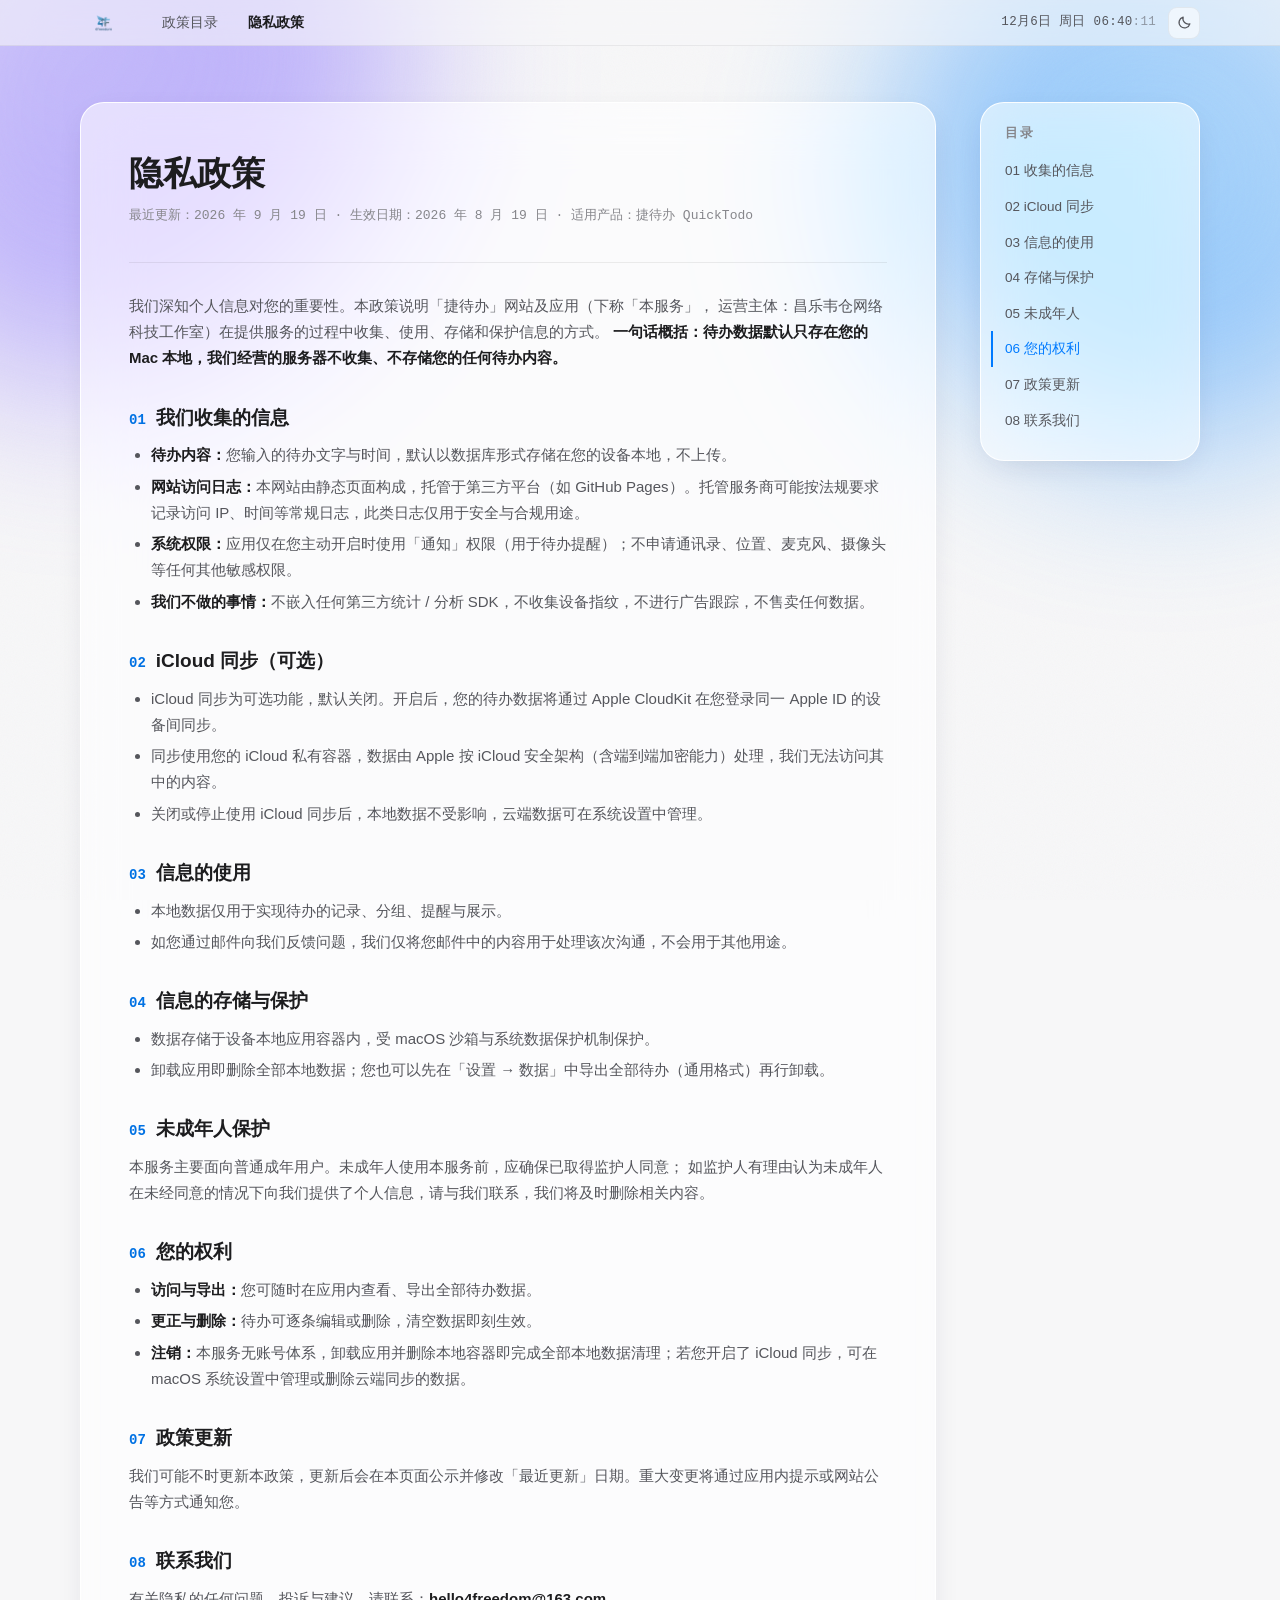
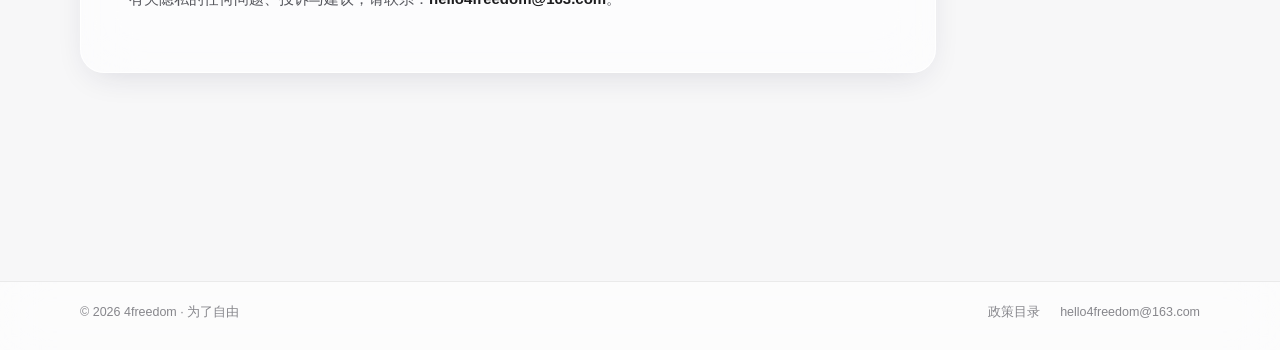
==== commit 3136005b: "优化：隐私政策补充运营主体、托管平台与 iCloud 数据删除说明" ====
--- a/quicktodo/privacy.html
+++ b/quicktodo/privacy.html
@@ -73,19 +73,19 @@
       <article class="glass doc">
         <div class="doc-head">
           <h1>隐私政策</h1>
-          <p class="doc-meta">最近更新：2026 年 8 月 19 日 · 生效日期：2026 年 8 月 19 日 · 适用产品：捷待办 QuickTodo</p>
+          <p class="doc-meta">最近更新：2026 年 9 月 19 日 · 生效日期：2026 年 8 月 19 日 · 适用产品：捷待办 QuickTodo</p>
         </div>
 
         <p>
           我们深知个人信息对您的重要性。本政策说明「捷待办」网站及应用（下称「本服务」，
-          运营主体：<span class="placeholder">运营主体名称</span>）在提供服务的过程中收集、使用、存储和保护信息的方式。
+          运营主体：昌乐韦仓网络科技工作室）在提供服务的过程中收集、使用、存储和保护信息的方式。
           <strong>一句话概括：待办数据默认只存在您的 Mac 本地，我们经营的服务器不收集、不存储您的任何待办内容。</strong>
         </p>
 
         <h2 id="p1"><span class="sec-no">01</span>我们收集的信息</h2>
         <ul>
           <li><strong>待办内容：</strong>您输入的待办文字与时间，默认以数据库形式存储在您的设备本地，不上传。</li>
-          <li><strong>网站访问日志：</strong>本网站由静态页面构成。若您通过国内托管服务访问，托管服务商可能按法规要求记录访问 IP、时间等常规日志，此类日志仅用于安全与合规用途。</li>
+          <li><strong>网站访问日志：</strong>本网站由静态页面构成，托管于第三方平台（如 GitHub Pages）。托管服务商可能按法规要求记录访问 IP、时间等常规日志，此类日志仅用于安全与合规用途。</li>
           <li><strong>系统权限：</strong>应用仅在您主动开启时使用「通知」权限（用于待办提醒）；不申请通讯录、位置、麦克风、摄像头等任何其他敏感权限。</li>
           <li><strong>我们不做的事情：</strong>不嵌入任何第三方统计 / 分析 SDK，不收集设备指纹，不进行广告跟踪，不售卖任何数据。</li>
         </ul>
@@ -119,7 +119,7 @@
         <ul>
           <li><strong>访问与导出：</strong>您可随时在应用内查看、导出全部待办数据。</li>
           <li><strong>更正与删除：</strong>待办可逐条编辑或删除，清空数据即刻生效。</li>
-          <li><strong>注销：</strong>本服务无账号体系，卸载应用并删除本地容器即完成全部数据清理。</li>
+          <li><strong>注销：</strong>本服务无账号体系，卸载应用并删除本地容器即完成全部本地数据清理；若您开启了 iCloud 同步，可在 macOS 系统设置中管理或删除云端同步的数据。</li>
         </ul>
 
         <h2 id="p7"><span class="sec-no">07</span>政策更新</h2>
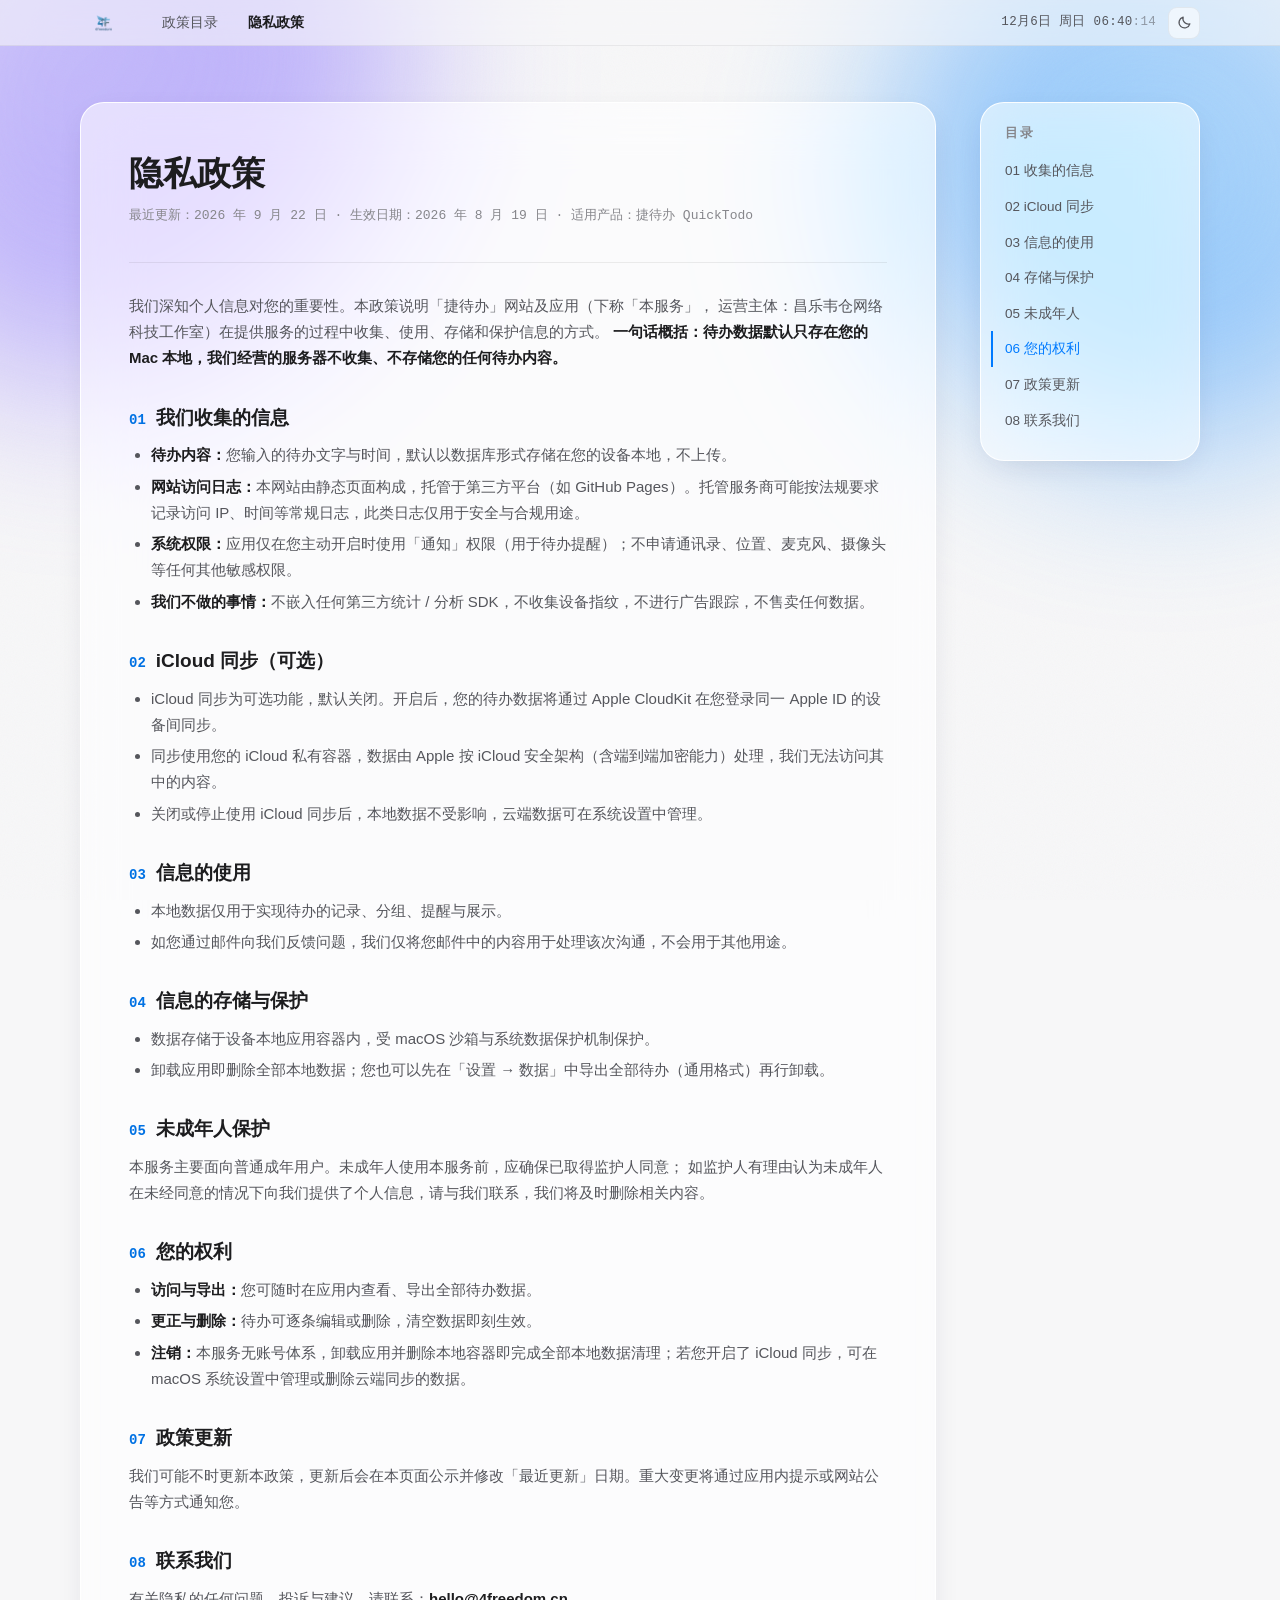
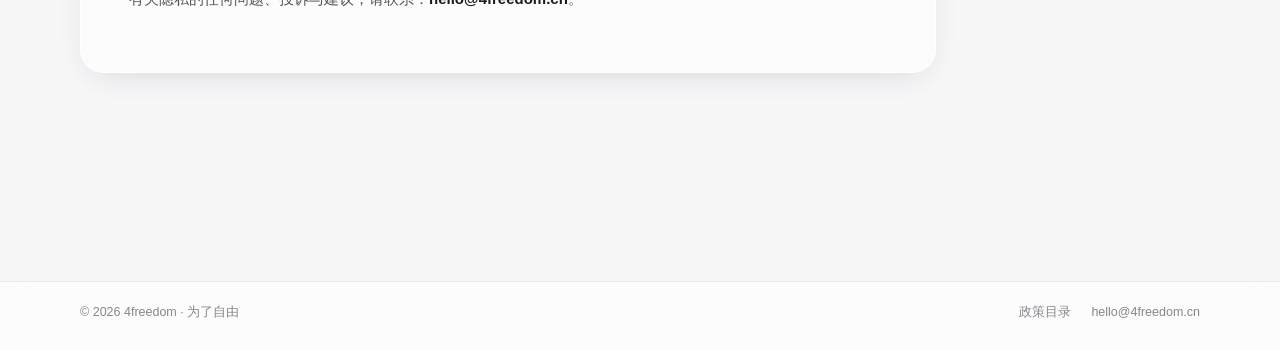
==== commit e1f8bc24: "更新：联系邮箱切换为企业域名邮箱 hello@4freedom.cn" ====
--- a/quicktodo/privacy.html
+++ b/quicktodo/privacy.html
@@ -73,7 +73,7 @@
       <article class="glass doc">
         <div class="doc-head">
           <h1>隐私政策</h1>
-          <p class="doc-meta">最近更新：2026 年 9 月 19 日 · 生效日期：2026 年 8 月 19 日 · 适用产品：捷待办 QuickTodo</p>
+          <p class="doc-meta">最近更新：2026 年 9 月 22 日 · 生效日期：2026 年 8 月 19 日 · 适用产品：捷待办 QuickTodo</p>
         </div>
 
         <p>
@@ -129,7 +129,7 @@
 
         <h2 id="p8"><span class="sec-no">08</span>联系我们</h2>
         <p>
-          有关隐私的任何问题、投诉与建议，请联系：<strong>hello4freedom@163.com</strong>。
+          有关隐私的任何问题、投诉与建议，请联系：<strong>hello@4freedom.cn</strong>。
         </p>
       </article>
 
@@ -153,7 +153,7 @@
         <span>© 2026 4freedom · 为了自由</span>
         <div class="icp-links">
           <a href="../index.html">政策目录</a>
-          <a href="mailto:hello4freedom@163.com">hello4freedom@163.com</a>
+          <a href="mailto:hello@4freedom.cn">hello@4freedom.cn</a>
         </div>
       </div>
     </div>
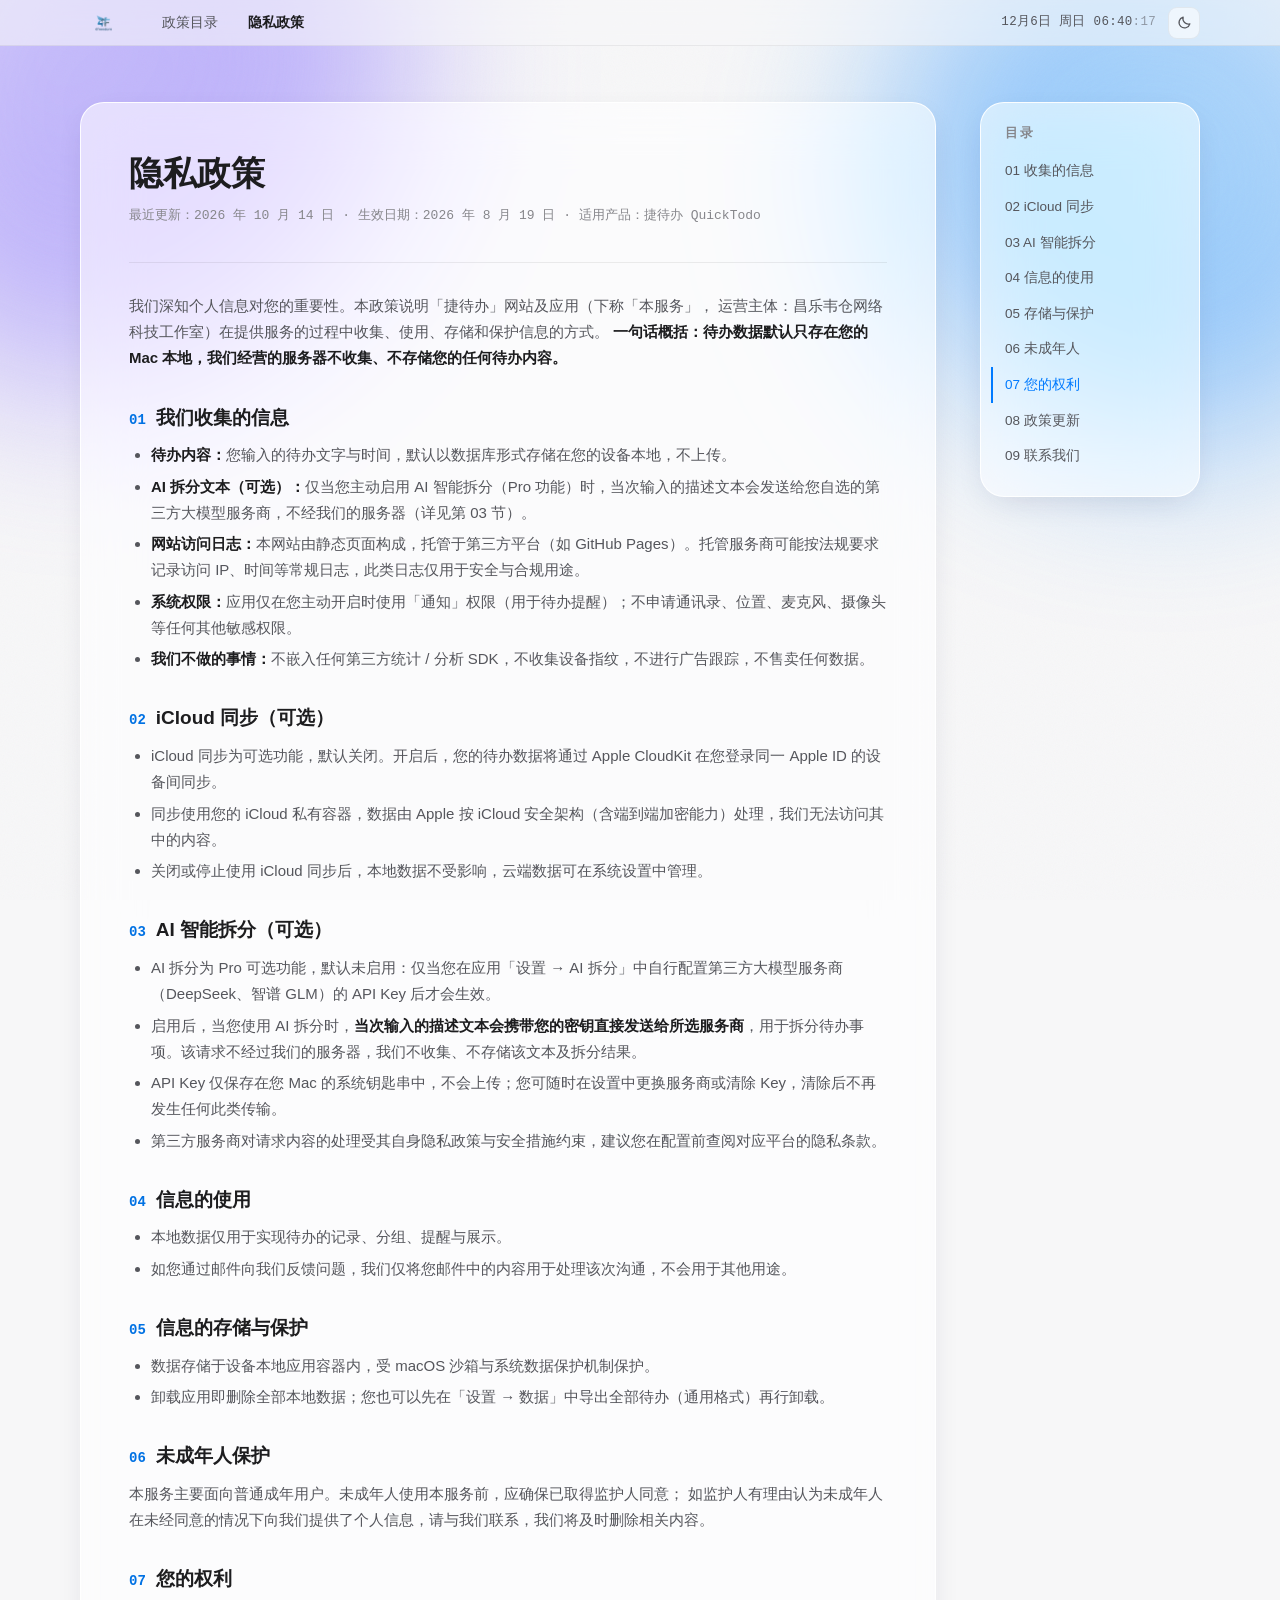
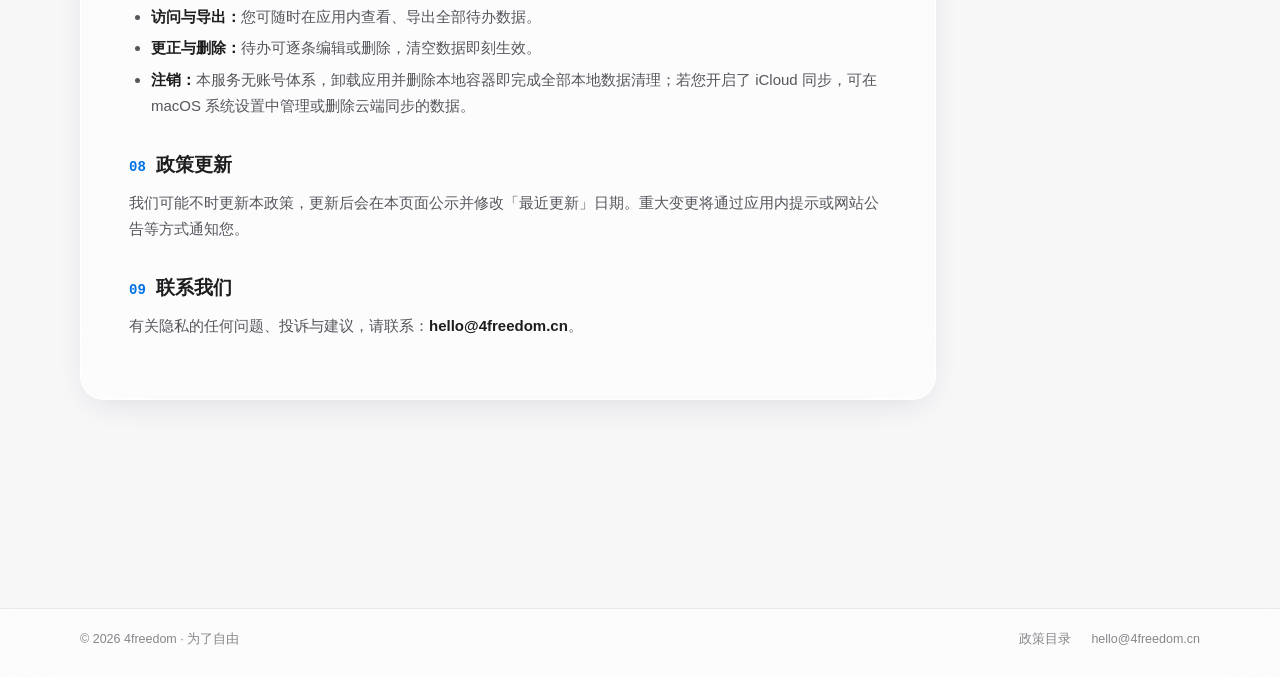
==== commit af9b1aa1: "同步：新增 AI 智能拆分条款，与主站隐私政策内容对齐" ====
--- a/quicktodo/privacy.html
+++ b/quicktodo/privacy.html
@@ -73,7 +73,7 @@
       <article class="glass doc">
         <div class="doc-head">
           <h1>隐私政策</h1>
-          <p class="doc-meta">最近更新：2026 年 9 月 22 日 · 生效日期：2026 年 8 月 19 日 · 适用产品：捷待办 QuickTodo</p>
+          <p class="doc-meta">最近更新：2026 年 10 月 14 日 · 生效日期：2026 年 8 月 19 日 · 适用产品：捷待办 QuickTodo</p>
         </div>
 
         <p>
@@ -85,6 +85,7 @@
         <h2 id="p1"><span class="sec-no">01</span>我们收集的信息</h2>
         <ul>
           <li><strong>待办内容：</strong>您输入的待办文字与时间，默认以数据库形式存储在您的设备本地，不上传。</li>
+          <li><strong>AI 拆分文本（可选）：</strong>仅当您主动启用 AI 智能拆分（Pro 功能）时，当次输入的描述文本会发送给您自选的第三方大模型服务商，不经我们的服务器（详见第 03 节）。</li>
           <li><strong>网站访问日志：</strong>本网站由静态页面构成，托管于第三方平台（如 GitHub Pages）。托管服务商可能按法规要求记录访问 IP、时间等常规日志，此类日志仅用于安全与合规用途。</li>
           <li><strong>系统权限：</strong>应用仅在您主动开启时使用「通知」权限（用于待办提醒）；不申请通讯录、位置、麦克风、摄像头等任何其他敏感权限。</li>
           <li><strong>我们不做的事情：</strong>不嵌入任何第三方统计 / 分析 SDK，不收集设备指纹，不进行广告跟踪，不售卖任何数据。</li>
@@ -97,37 +98,45 @@
           <li>关闭或停止使用 iCloud 同步后，本地数据不受影响，云端数据可在系统设置中管理。</li>
         </ul>
 
-        <h2 id="p3"><span class="sec-no">03</span>信息的使用</h2>
+        <h2 id="p3"><span class="sec-no">03</span>AI 智能拆分（可选）</h2>
+        <ul>
+          <li>AI 拆分为 Pro 可选功能，默认未启用：仅当您在应用「设置 → AI 拆分」中自行配置第三方大模型服务商（DeepSeek、智谱 GLM）的 API Key 后才会生效。</li>
+          <li>启用后，当您使用 AI 拆分时，<strong>当次输入的描述文本会携带您的密钥直接发送给所选服务商</strong>，用于拆分待办事项。该请求不经过我们的服务器，我们不收集、不存储该文本及拆分结果。</li>
+          <li>API Key 仅保存在您 Mac 的系统钥匙串中，不会上传；您可随时在设置中更换服务商或清除 Key，清除后不再发生任何此类传输。</li>
+          <li>第三方服务商对请求内容的处理受其自身隐私政策与安全措施约束，建议您在配置前查阅对应平台的隐私条款。</li>
+        </ul>
+
+        <h2 id="p4"><span class="sec-no">04</span>信息的使用</h2>
         <ul>
           <li>本地数据仅用于实现待办的记录、分组、提醒与展示。</li>
           <li>如您通过邮件向我们反馈问题，我们仅将您邮件中的内容用于处理该次沟通，不会用于其他用途。</li>
         </ul>
 
-        <h2 id="p4"><span class="sec-no">04</span>信息的存储与保护</h2>
+        <h2 id="p5"><span class="sec-no">05</span>信息的存储与保护</h2>
         <ul>
           <li>数据存储于设备本地应用容器内，受 macOS 沙箱与系统数据保护机制保护。</li>
           <li>卸载应用即删除全部本地数据；您也可以先在「设置 → 数据」中导出全部待办（通用格式）再行卸载。</li>
         </ul>
 
-        <h2 id="p5"><span class="sec-no">05</span>未成年人保护</h2>
+        <h2 id="p6"><span class="sec-no">06</span>未成年人保护</h2>
         <p>
           本服务主要面向普通成年用户。未成年人使用本服务前，应确保已取得监护人同意；
           如监护人有理由认为未成年人在未经同意的情况下向我们提供了个人信息，请与我们联系，我们将及时删除相关内容。
         </p>
 
-        <h2 id="p6"><span class="sec-no">06</span>您的权利</h2>
+        <h2 id="p7"><span class="sec-no">07</span>您的权利</h2>
         <ul>
           <li><strong>访问与导出：</strong>您可随时在应用内查看、导出全部待办数据。</li>
           <li><strong>更正与删除：</strong>待办可逐条编辑或删除，清空数据即刻生效。</li>
           <li><strong>注销：</strong>本服务无账号体系，卸载应用并删除本地容器即完成全部本地数据清理；若您开启了 iCloud 同步，可在 macOS 系统设置中管理或删除云端同步的数据。</li>
         </ul>
 
-        <h2 id="p7"><span class="sec-no">07</span>政策更新</h2>
+        <h2 id="p8"><span class="sec-no">08</span>政策更新</h2>
         <p>
           我们可能不时更新本政策，更新后会在本页面公示并修改「最近更新」日期。重大变更将通过应用内提示或网站公告等方式通知您。
         </p>
 
-        <h2 id="p8"><span class="sec-no">08</span>联系我们</h2>
+        <h2 id="p9"><span class="sec-no">09</span>联系我们</h2>
         <p>
           有关隐私的任何问题、投诉与建议，请联系：<strong>hello@4freedom.cn</strong>。
         </p>
@@ -137,12 +146,13 @@
         <h4>目录</h4>
         <a href="#p1">01 收集的信息</a>
         <a href="#p2">02 iCloud 同步</a>
-        <a href="#p3">03 信息的使用</a>
-        <a href="#p4">04 存储与保护</a>
-        <a href="#p5">05 未成年人</a>
-        <a href="#p6">06 您的权利</a>
-        <a href="#p7">07 政策更新</a>
-        <a href="#p8">08 联系我们</a>
+        <a href="#p3">03 AI 智能拆分</a>
+        <a href="#p4">04 信息的使用</a>
+        <a href="#p5">05 存储与保护</a>
+        <a href="#p6">06 未成年人</a>
+        <a href="#p7">07 您的权利</a>
+        <a href="#p8">08 政策更新</a>
+        <a href="#p9">09 联系我们</a>
       </aside>
     </div>
   </main>
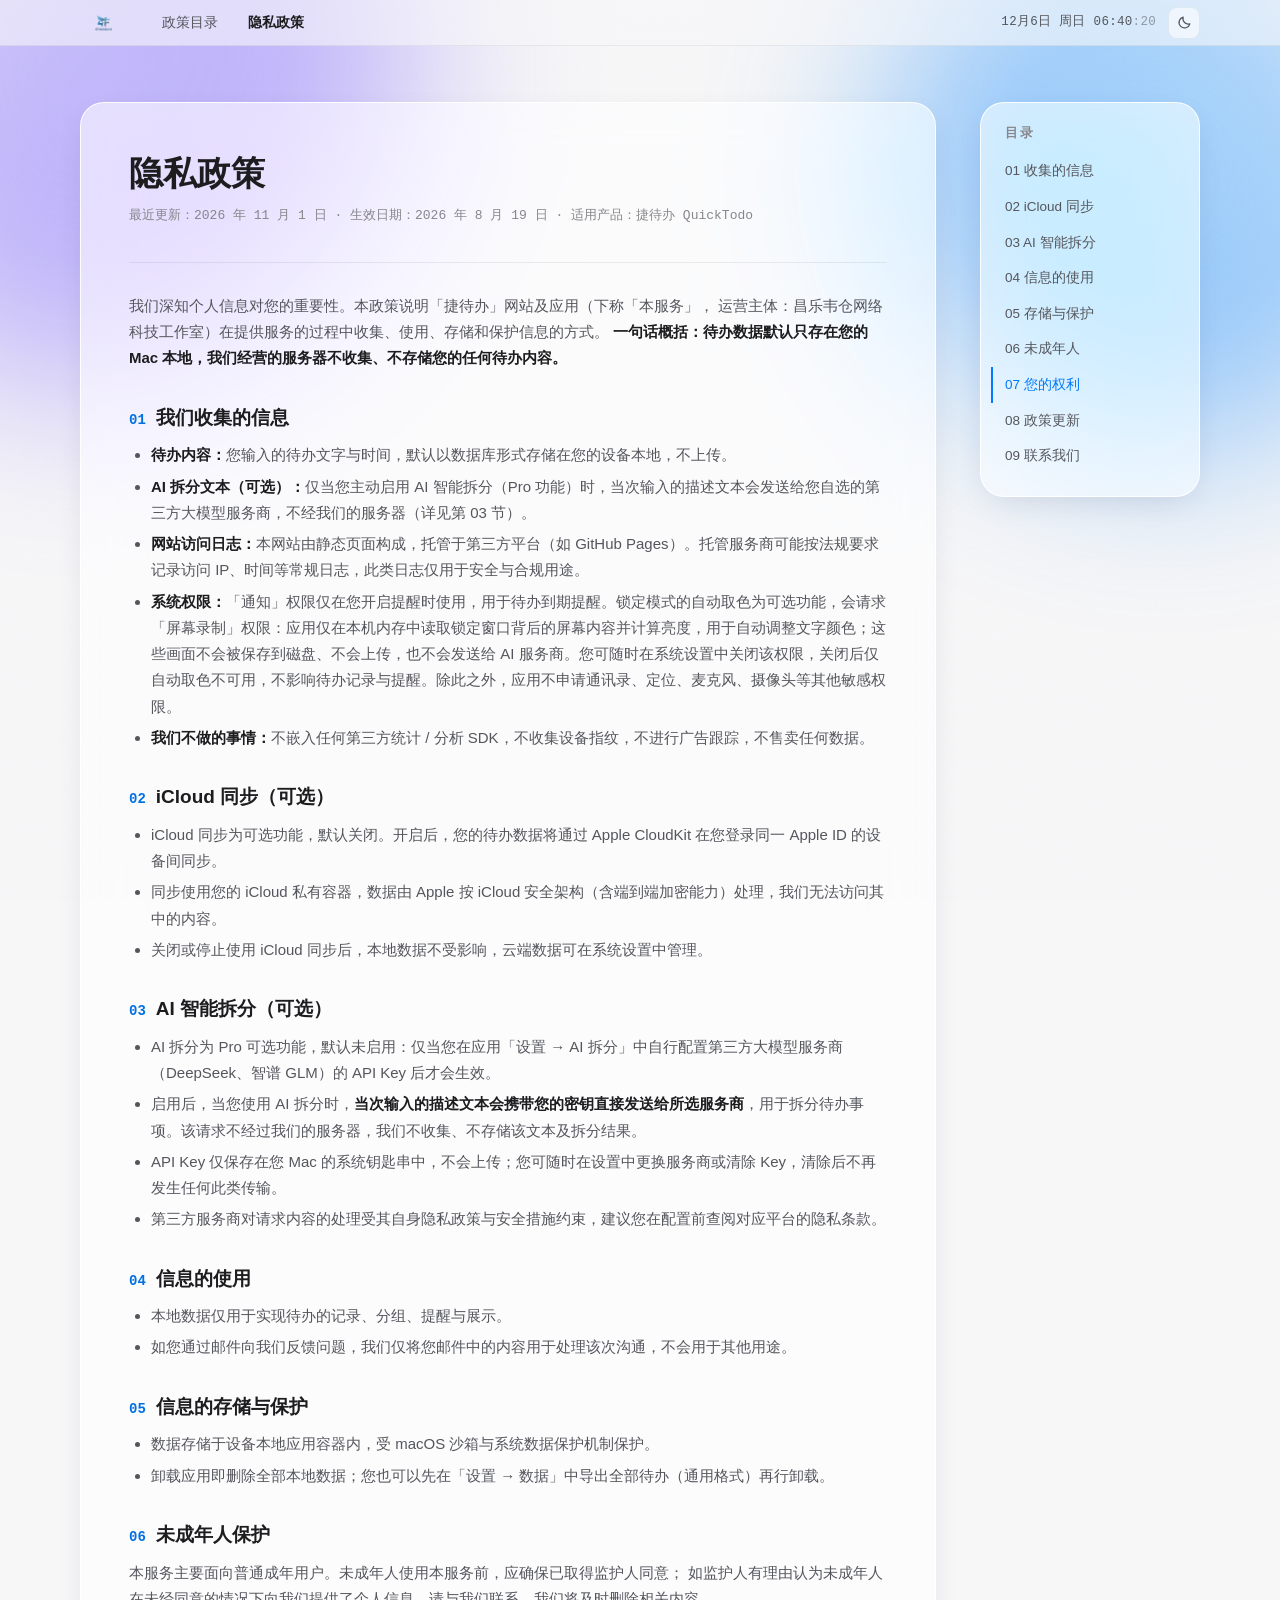
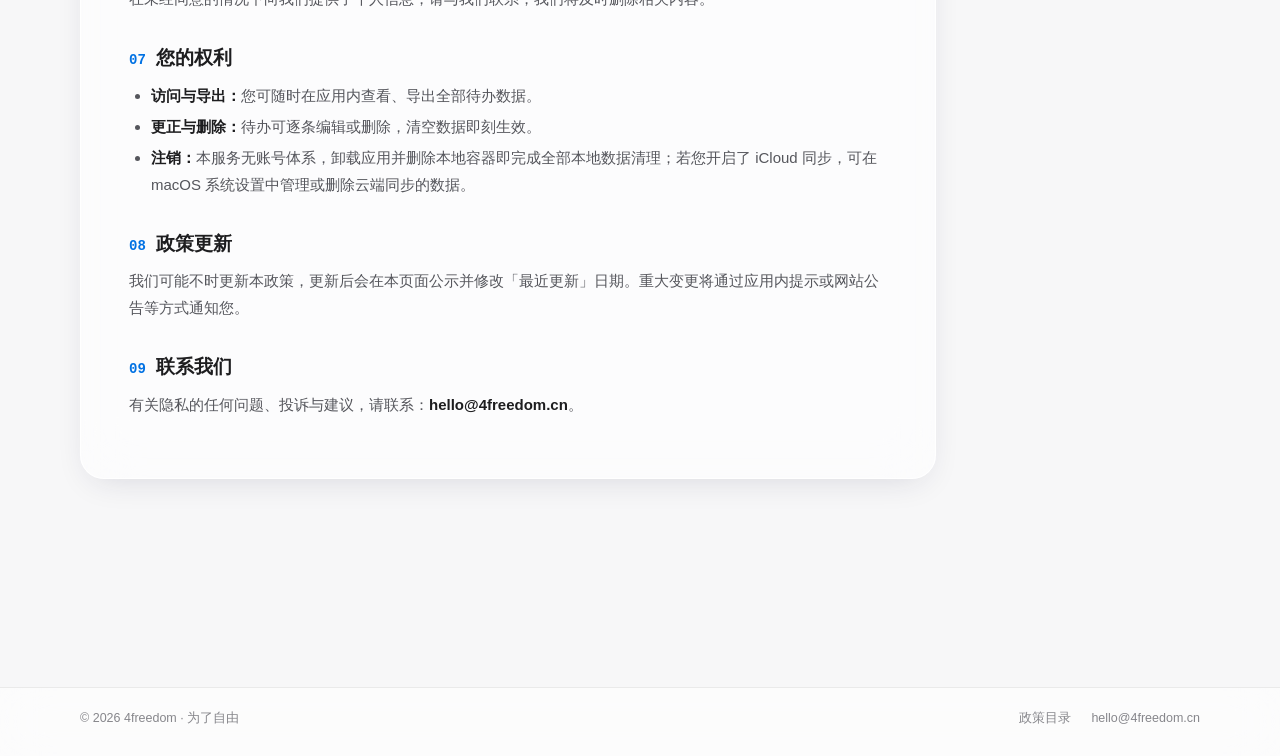
==== commit f080e5d9: "同步：隐私政策补屏幕录制权限披露（锁定模式取色本机内存采样、不保存不上传），与主站 2026-11-01 版对齐" ====
--- a/quicktodo/privacy.html
+++ b/quicktodo/privacy.html
@@ -73,7 +73,7 @@
       <article class="glass doc">
         <div class="doc-head">
           <h1>隐私政策</h1>
-          <p class="doc-meta">最近更新：2026 年 10 月 14 日 · 生效日期：2026 年 8 月 19 日 · 适用产品：捷待办 QuickTodo</p>
+          <p class="doc-meta">最近更新：2026 年 11 月 1 日 · 生效日期：2026 年 8 月 19 日 · 适用产品：捷待办 QuickTodo</p>
         </div>
 
         <p>
@@ -87,7 +87,7 @@
           <li><strong>待办内容：</strong>您输入的待办文字与时间，默认以数据库形式存储在您的设备本地，不上传。</li>
           <li><strong>AI 拆分文本（可选）：</strong>仅当您主动启用 AI 智能拆分（Pro 功能）时，当次输入的描述文本会发送给您自选的第三方大模型服务商，不经我们的服务器（详见第 03 节）。</li>
           <li><strong>网站访问日志：</strong>本网站由静态页面构成，托管于第三方平台（如 GitHub Pages）。托管服务商可能按法规要求记录访问 IP、时间等常规日志，此类日志仅用于安全与合规用途。</li>
-          <li><strong>系统权限：</strong>应用仅在您主动开启时使用「通知」权限（用于待办提醒）；不申请通讯录、位置、麦克风、摄像头等任何其他敏感权限。</li>
+          <li><strong>系统权限：</strong>「通知」权限仅在您开启提醒时使用，用于待办到期提醒。锁定模式的自动取色为可选功能，会请求「屏幕录制」权限：应用仅在本机内存中读取锁定窗口背后的屏幕内容并计算亮度，用于自动调整文字颜色；这些画面不会被保存到磁盘、不会上传，也不会发送给 AI 服务商。您可随时在系统设置中关闭该权限，关闭后仅自动取色不可用，不影响待办记录与提醒。除此之外，应用不申请通讯录、定位、麦克风、摄像头等其他敏感权限。</li>
           <li><strong>我们不做的事情：</strong>不嵌入任何第三方统计 / 分析 SDK，不收集设备指纹，不进行广告跟踪，不售卖任何数据。</li>
         </ul>
 
